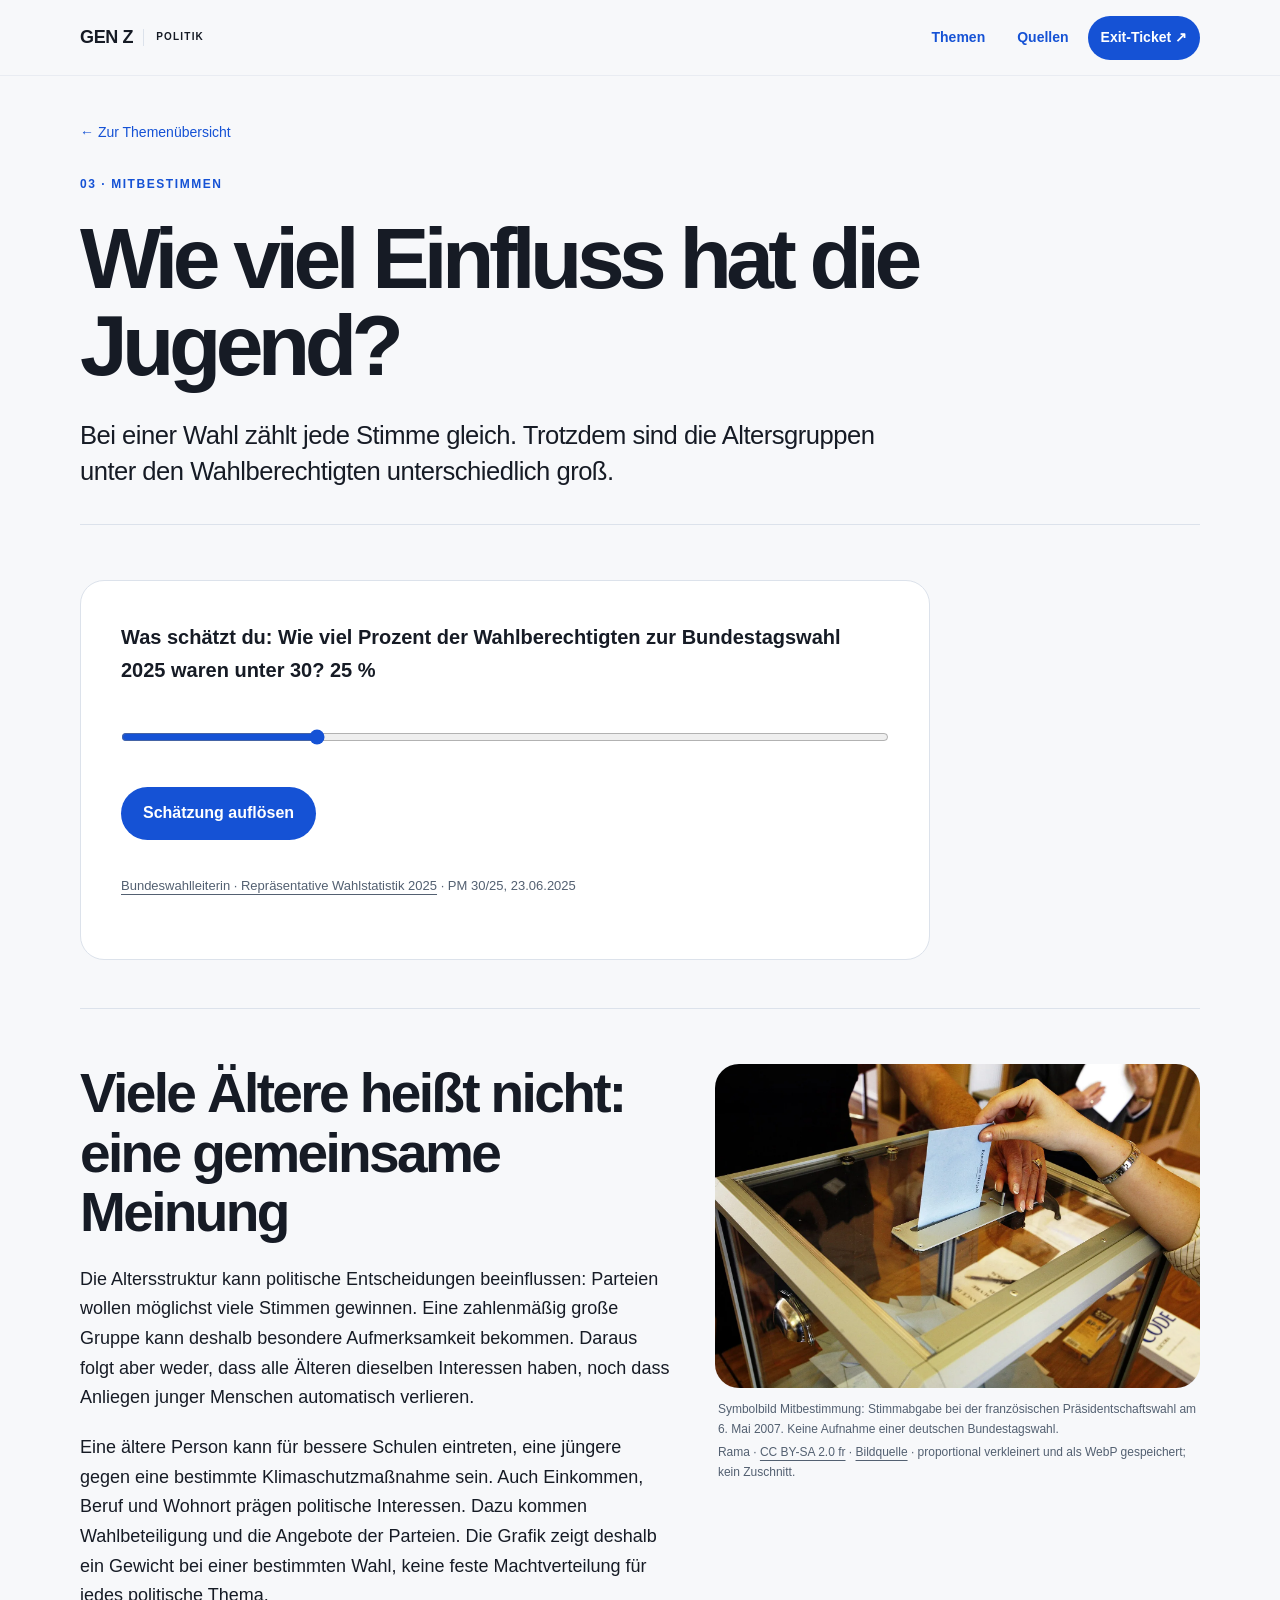
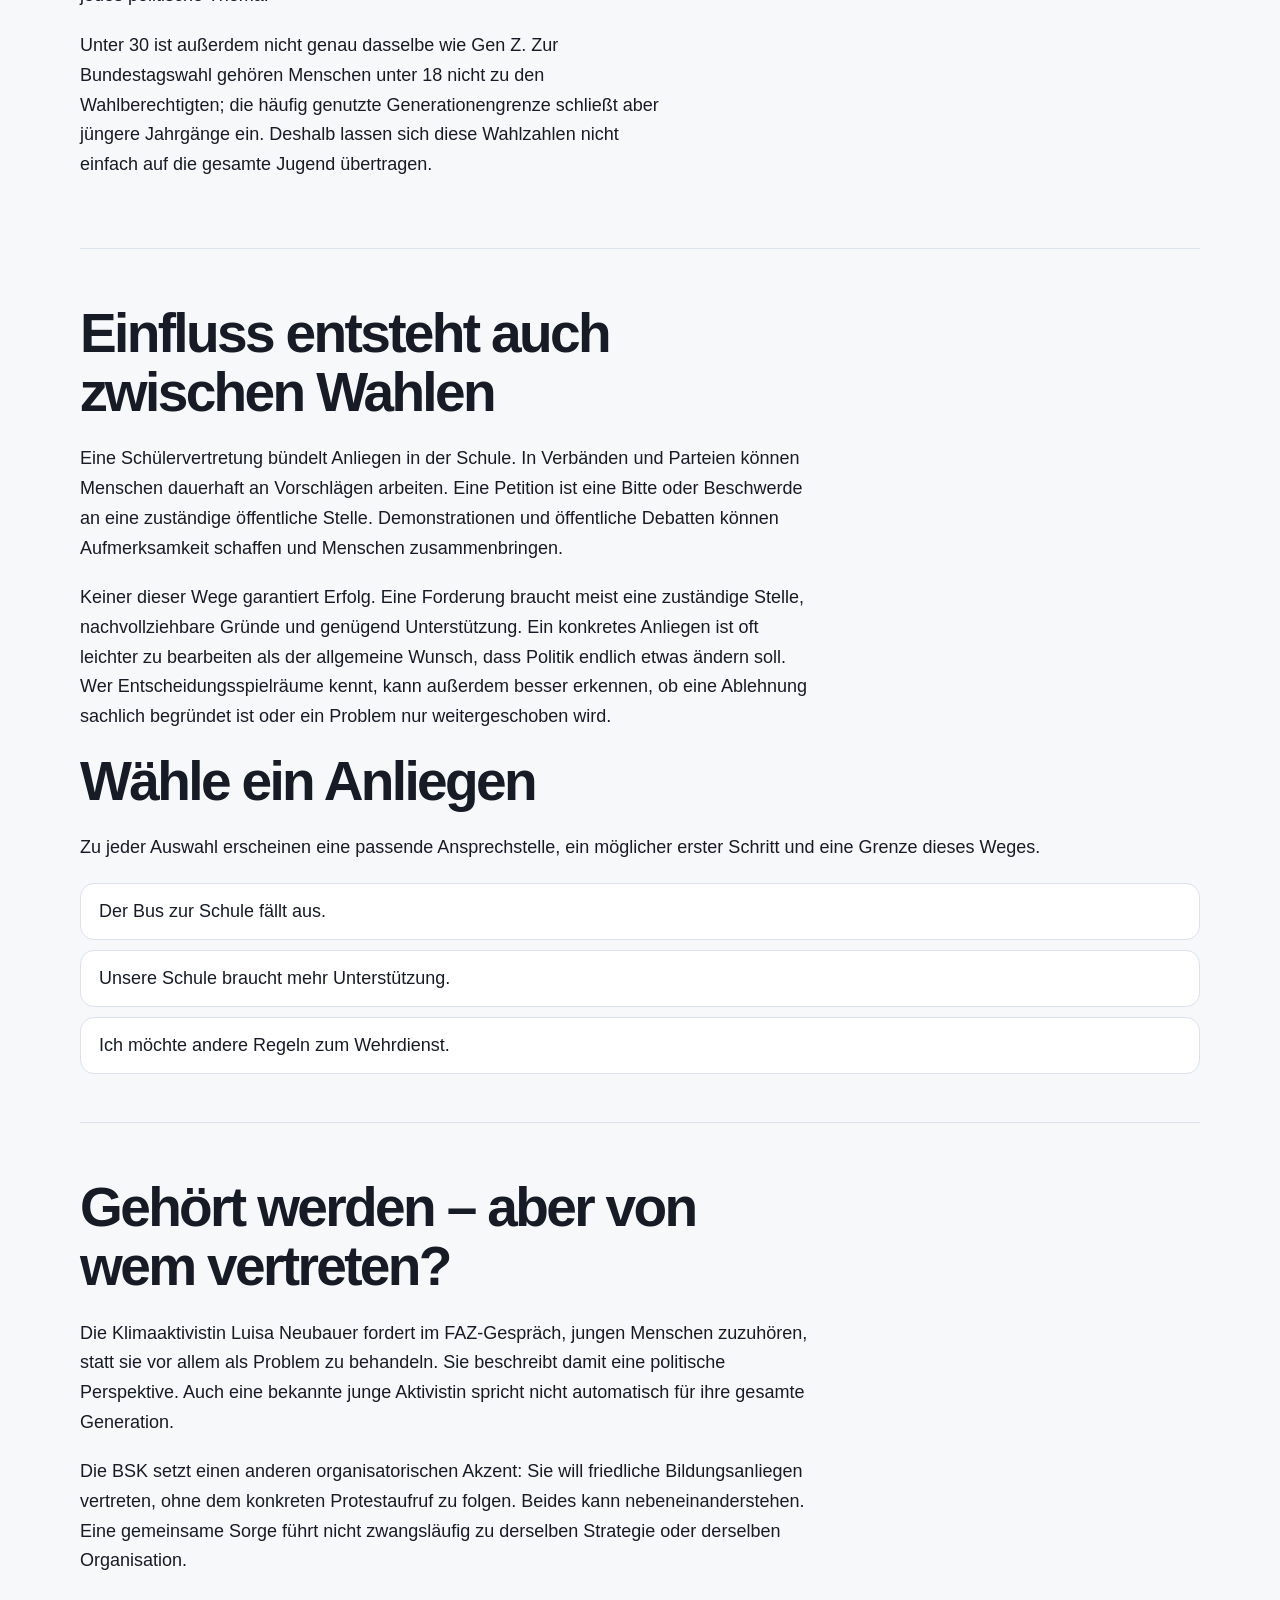
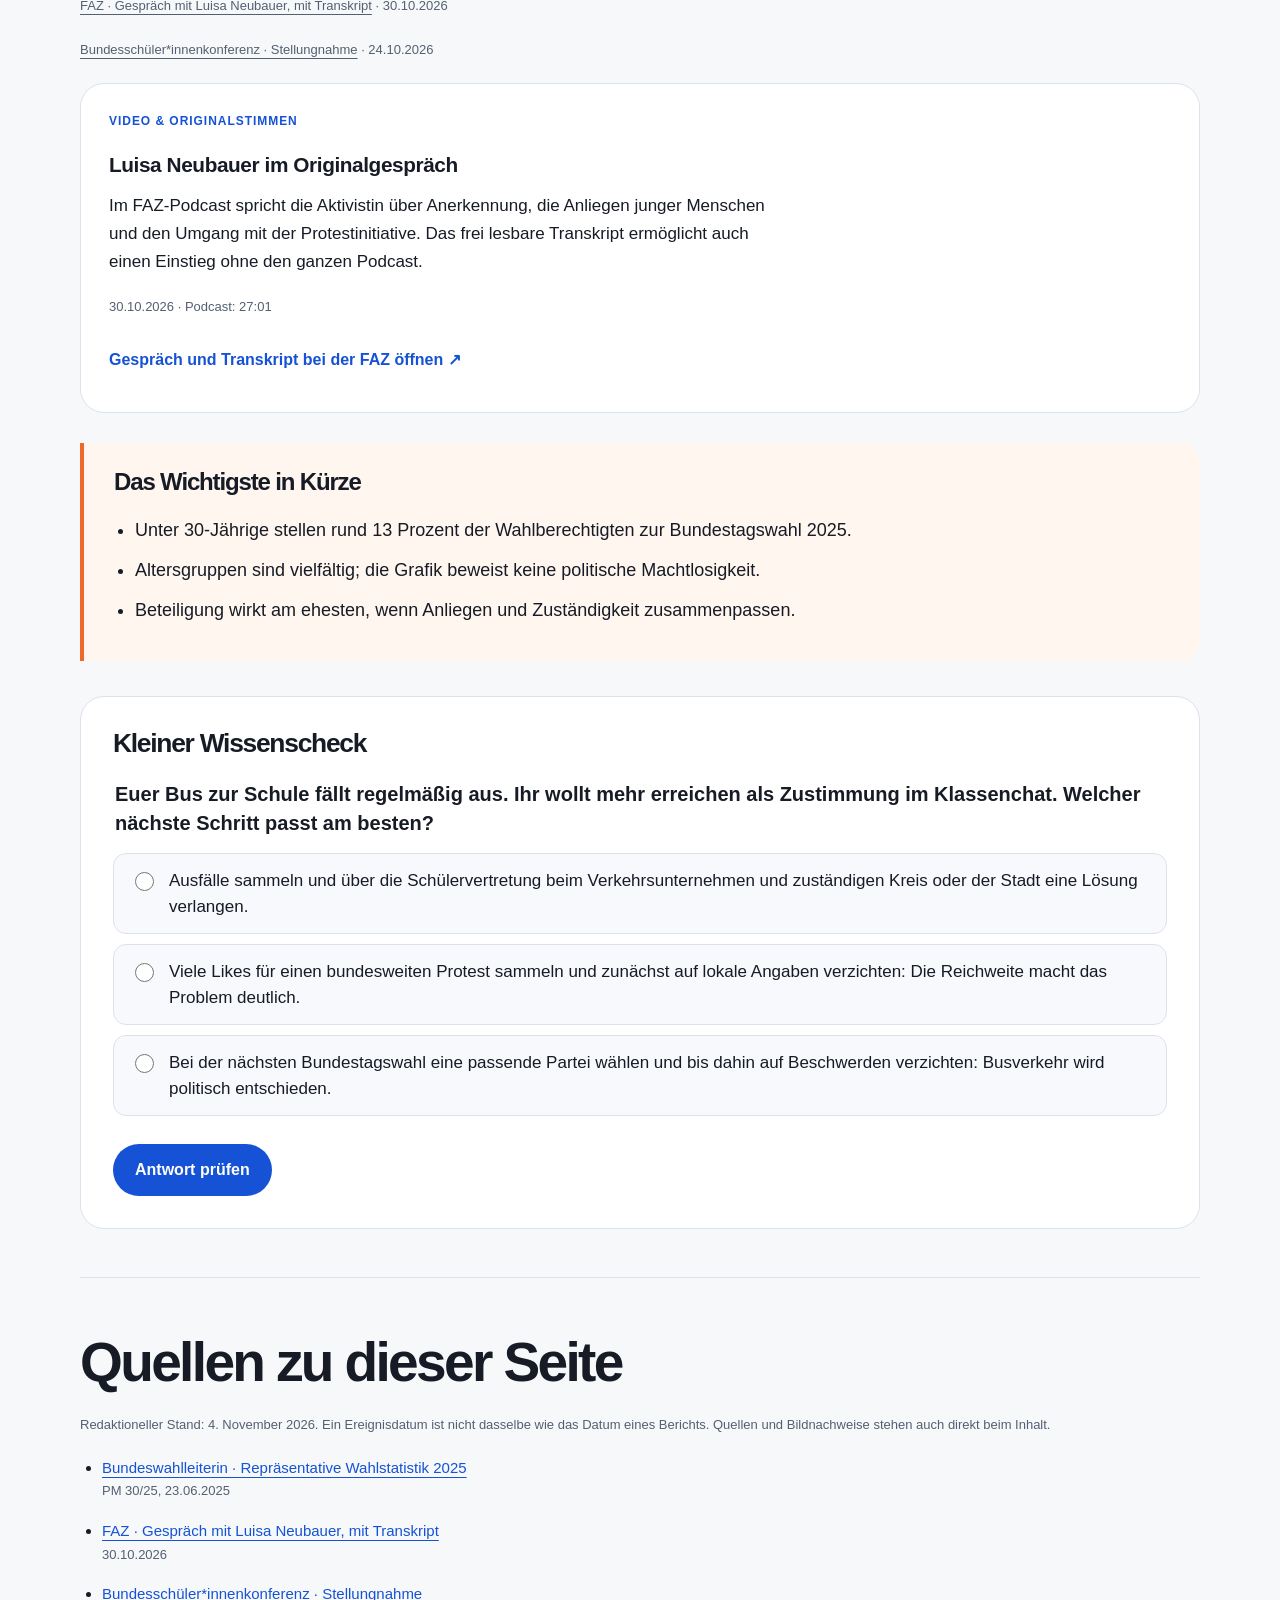
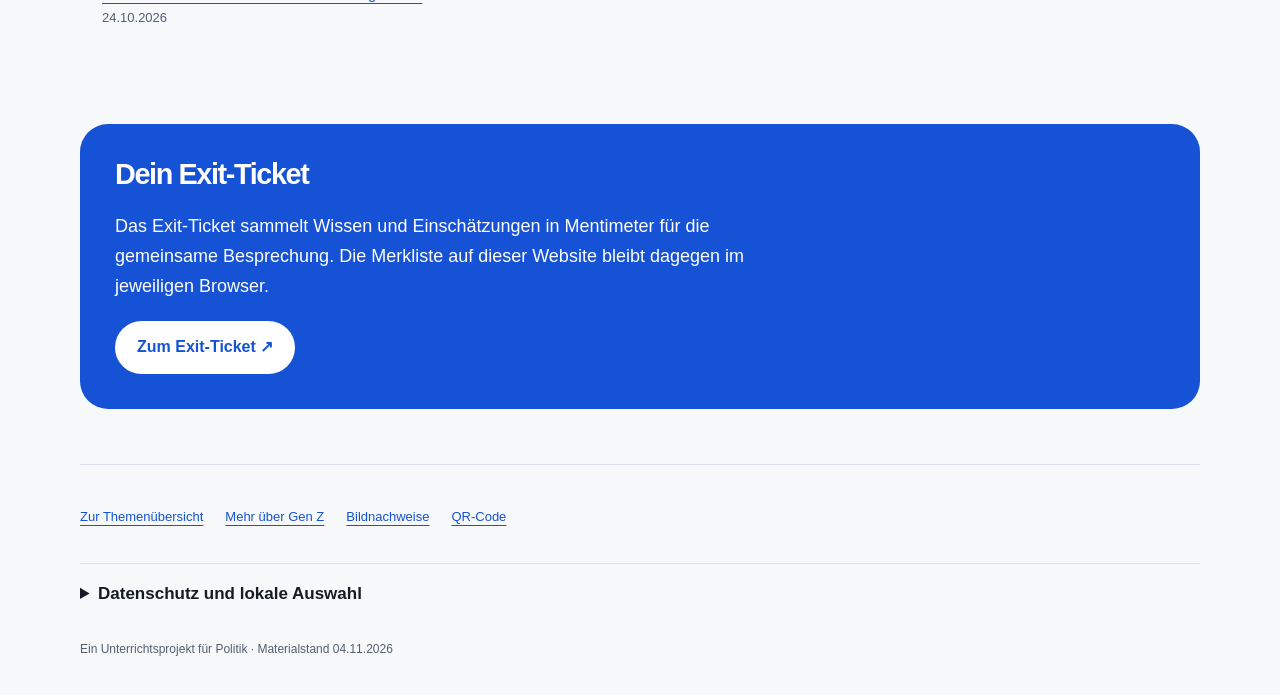
==== einfluss.html @ 3c952af9 "V3: Themenseiten, Fotos und alltagsnahe Wissenschecks Sieben direkt erreichbare Seiten mit recherchi" ====
<!doctype html><html lang="de"><head><meta charset="utf-8"><meta name="viewport" content="width=device-width, initial-scale=1"><meta name="description" content="Wie viel Einfluss hat die Jugend? – Hintergründe, Stimmen und interaktive Beispiele zu den Gen-Z-Protesten."><title>Wie viel Einfluss hat die Jugend? · Gen Z</title><link rel="stylesheet" href="styles.css"><script defer src="config.js"></script><script defer src="app.js"></script></head><body><a class="skip" href="#inhalt">Zum Inhalt</a><div class="topbar"><a class="wordmark" href="index.html#start" aria-label="Zur Startseite">GEN Z <span>POLITIK</span></a><nav aria-label="Hauptnavigation"><a href="index.html#themen">Themen</a><a href="#quellen">Quellen</a><a class="exit-link" href="https://form.menti.com/s/al8bbbb5jk79" target="_blank" rel="noopener noreferrer">Exit-Ticket ↗</a></nav></div><main class="wrap" id="inhalt"><header class="page-head"><a class="crumb" href="index.html#themen">← Zur Themenübersicht</a><p class="eyebrow">03 · Mitbestimmen</p><h1>Wie viel Einfluss hat die Jugend?</h1><p class="lead">Bei einer Wahl zählt jede Stimme gleich. Trotzdem sind die Altersgruppen unter den Wahlberechtigten unterschiedlich groß.</p></header><section class="section "><div class="data-panel"><label for="estimate">Was schätzt du: Wie viel Prozent der Wahlberechtigten zur Bundestagswahl 2025 waren unter 30? <output id="estimate-value">25</output> %</label><input id="estimate" type="range" min="0" max="100" value="25"><button id="reveal" type="button" class="primary" aria-expanded="false" aria-controls="chart">Schätzung auflösen</button><div id="chart" hidden><h2>Die Verteilung der Wahlberechtigten 2025</h2><div class="bars"><div class="bar-row"><span>Unter 30</span><div class="track"><i style="--bar:13%"></i></div><strong>13,0 %</strong></div><div class="bar-row"><span>30–59</span><div class="track"><i style="--bar:44.4%"></i></div><strong>44,4 %</strong></div><div class="bar-row"><span>Ab 60</span><div class="track"><i style="--bar:42.6%"></i></div><strong>42,6 %</strong></div></div><p id="estimate-feedback" role="status"></p><p class="small">Ausgewertete repräsentative Wahlstatistik zur Bundestagswahl vom 23.02.2025. Repräsentativ bedeutet hier: Die ausgewählten Wahlbezirke sollen die gesamte Wählerschaft passend abbilden. Unter 30: rechnerischer Rest aus den gerundeten Anteilen 44,4 und 42,6 Prozent. Gemeint sind Wahlberechtigte, nicht tatsächliche Stimmen oder die gesamte Bevölkerung.</p></div><p class="source"><a href="https://www.bundeswahlleiterin.de/info/presse/mitteilungen/bundestagswahl-2025/30_25_ergebnisse-rws.html" target="_blank" rel="noopener noreferrer" class="">Bundeswahlleiterin · Repräsentative Wahlstatistik 2025</a> · PM 30/25, 23.06.2025</p></div></section><section class="section "><div class="story-grid"><div><h2>Viele Ältere heißt nicht: eine gemeinsame Meinung</h2><p>Die Altersstruktur kann politische Entscheidungen beeinflussen: Parteien wollen möglichst viele Stimmen gewinnen. Eine zahlenmäßig große Gruppe kann deshalb besondere Aufmerksamkeit bekommen. Daraus folgt aber weder, dass alle Älteren dieselben Interessen haben, noch dass Anliegen junger Menschen automatisch verlieren.</p><p>Eine ältere Person kann für bessere Schulen eintreten, eine jüngere gegen eine bestimmte Klimaschutzmaßnahme sein. Auch Einkommen, Beruf und Wohnort prägen politische Interessen. Dazu kommen Wahlbeteiligung und die Angebote der Parteien. Die Grafik zeigt deshalb ein Gewicht bei einer bestimmten Wahl, keine feste Machtverteilung für jedes politische Thema.</p><p>Unter 30 ist außerdem nicht genau dasselbe wie Gen Z. Zur Bundestagswahl gehören Menschen unter 18 nicht zu den Wahlberechtigten; die häufig genutzte Generationengrenze schließt aber jüngere Jahrgänge ein. Deshalb lassen sich diese Wahlzahlen nicht einfach auf die gesamte Jugend übertragen.</p></div><figure class="photo"><img src="mitbestimmung-wahlurne.webp" width="1600" height="1067" alt="Eine Hand wirft einen Umschlag in eine transparente Wahlurne." loading="lazy" decoding="async"><figcaption>Symbolbild Mitbestimmung: Stimmabgabe bei der französischen Präsidentschaftswahl am 6. Mai 2007. Keine Aufnahme einer deutschen Bundestagswahl.<span class="credit">Rama · <a href="https://creativecommons.org/licenses/by-sa/2.0/fr/deed.en" target="_blank" rel="noopener noreferrer" class="">CC BY-SA 2.0 fr</a> · <a href="https://commons.wikimedia.org/wiki/File:Election_MG_3455.JPG" target="_blank" rel="noopener noreferrer" class="">Bildquelle</a> · proportional verkleinert und als WebP gespeichert; kein Zuschnitt.</span></figcaption></figure></div></section><section class="section "><div class="reading"><h2>Einfluss entsteht auch zwischen Wahlen</h2><p>Eine Schülervertretung bündelt Anliegen in der Schule. In Verbänden und Parteien können Menschen dauerhaft an Vorschlägen arbeiten. Eine Petition ist eine Bitte oder Beschwerde an eine zuständige öffentliche Stelle. Demonstrationen und öffentliche Debatten können Aufmerksamkeit schaffen und Menschen zusammenbringen.</p><p>Keiner dieser Wege garantiert Erfolg. Eine Forderung braucht meist eine zuständige Stelle, nachvollziehbare Gründe und genügend Unterstützung. Ein konkretes Anliegen ist oft leichter zu bearbeiten als der allgemeine Wunsch, dass Politik endlich etwas ändern soll. Wer Entscheidungsspielräume kennt, kann außerdem besser erkennen, ob eine Ablehnung sachlich begründet ist oder ein Problem nur weitergeschoben wird.</p></div><h2>Wähle ein Anliegen</h2><p>Zu jeder Auswahl erscheinen eine passende Ansprechstelle, ein möglicher erster Schritt und eine Grenze dieses Weges.</p><div class="concern-buttons"><button type="button" data-route="bus" aria-pressed="false">Der Bus zur Schule fällt aus.</button><button type="button" data-route="school" aria-pressed="false">Unsere Schule braucht mehr Unterstützung.</button><button type="button" data-route="service" aria-pressed="false">Ich möchte andere Regeln zum Wehrdienst.</button></div><div id="route-result" class="route" role="status" hidden></div></section><section class="section "><div class="reading"><h2>Gehört werden – aber von wem vertreten?</h2><p>Die Klimaaktivistin Luisa Neubauer fordert im FAZ-Gespräch, jungen Menschen zuzuhören, statt sie vor allem als Problem zu behandeln. Sie beschreibt damit eine politische Perspektive. Auch eine bekannte junge Aktivistin spricht nicht automatisch für ihre gesamte Generation.</p><p>Die BSK setzt einen anderen organisatorischen Akzent: Sie will friedliche Bildungsanliegen vertreten, ohne dem konkreten Protestaufruf zu folgen. Beides kann nebeneinanderstehen. Eine gemeinsame Sorge führt nicht zwangsläufig zu derselben Strategie oder derselben Organisation.</p></div><p class="source"><a href="https://podcastfuerdeutschland.podigee.io/2096-luisa-neubauer-zu-gen-z-regelt-junge-menschen-werden-behandelt-wie-ausserirdische" target="_blank" rel="noopener noreferrer" class="">FAZ · Gespräch mit Luisa Neubauer, mit Transkript</a> · 30.10.2026</p><p class="source"><a href="https://bsk-bund.de/distanzierung-von-den-proteste-am-31-10-2026/" target="_blank" rel="noopener noreferrer" class="">Bundesschüler*innenkonferenz · Stellungnahme</a> · 24.10.2026</p><article class="media-card"><p class="tag">Video & Originalstimmen</p><h3>Luisa Neubauer im Originalgespräch</h3><p>Im FAZ-Podcast spricht die Aktivistin über Anerkennung, die Anliegen junger Menschen und den Umgang mit der Protestinitiative. Das frei lesbare Transkript ermöglicht auch einen Einstieg ohne den ganzen Podcast.</p><p class=media-meta>30.10.2026 · Podcast: 27:01</p><a href="https://podcastfuerdeutschland.podigee.io/2096-luisa-neubauer-zu-gen-z-regelt-junge-menschen-werden-behandelt-wie-ausserirdische" target="_blank" rel="noopener noreferrer" class="media-link">Gespräch und Transkript bei der FAZ öffnen ↗</a></article><aside class="summary-box"><h2>Das Wichtigste in Kürze</h2><ul><li>Unter 30-Jährige stellen rund 13 Prozent der Wahlberechtigten zur Bundestagswahl 2025.</li><li>Altersgruppen sind vielfältig; die Grafik beweist keine politische Machtlosigkeit.</li><li>Beteiligung wirkt am ehesten, wenn Anliegen und Zuständigkeit zusammenpassen.</li></ul></aside><form class="check panel" data-feedback="[&quot;Das verbindet ein überprüfbares Problem mit den zuständigen Stellen. Zusätzliche Fahrten brauchen trotzdem Personal, Fahrzeuge und Geld.&quot;, &quot;Öffentliche Aufmerksamkeit kann helfen. Ohne Angaben zu Linie, Zeiten und Ausfällen ist eine konkrete Lösung vor Ort jedoch schwerer durchzusetzen.&quot;, &quot;Wahlen sind ein Einflussweg. Für einen örtlichen Fahrplan sind aber andere Stellen direkt zuständig; eine Beschwerde ist auch zwischen Wahlen möglich.&quot;]"><h2>Kleiner Wissenscheck</h2><fieldset><legend>Euer Bus zur Schule fällt regelmäßig aus. Ihr wollt mehr erreichen als Zustimmung im Klassenchat. Welcher nächste Schritt passt am besten?</legend><div class="answers"><label class="answer"><input type="radio" name="einfluss" value="0"><span>Ausfälle sammeln und über die Schülervertretung beim Verkehrsunternehmen und zuständigen Kreis oder der Stadt eine Lösung verlangen.</span></label><label class="answer"><input type="radio" name="einfluss" value="1"><span>Viele Likes für einen bundesweiten Protest sammeln und zunächst auf lokale Angaben verzichten: Die Reichweite macht das Problem deutlich.</span></label><label class="answer"><input type="radio" name="einfluss" value="2"><span>Bei der nächsten Bundestagswahl eine passende Partei wählen und bis dahin auf Beschwerden verzichten: Busverkehr wird politisch entschieden.</span></label></div></fieldset><button class="primary" type="submit">Antwort prüfen</button><p class="feedback" role="status" tabindex="-1" hidden></p></form></section><section class="section " id=quellen><h2>Quellen zu dieser Seite</h2><p class="small">Redaktioneller Stand: 4. November 2026. Ein Ereignisdatum ist nicht dasselbe wie das Datum eines Berichts. Quellen und Bildnachweise stehen auch direkt beim Inhalt.</p><ul class="source-list"><li><a href="https://www.bundeswahlleiterin.de/info/presse/mitteilungen/bundestagswahl-2025/30_25_ergebnisse-rws.html" target="_blank" rel="noopener noreferrer" class="">Bundeswahlleiterin · Repräsentative Wahlstatistik 2025</a><span>PM 30/25, 23.06.2025</span></li><li><a href="https://podcastfuerdeutschland.podigee.io/2096-luisa-neubauer-zu-gen-z-regelt-junge-menschen-werden-behandelt-wie-ausserirdische" target="_blank" rel="noopener noreferrer" class="">FAZ · Gespräch mit Luisa Neubauer, mit Transkript</a><span>30.10.2026</span></li><li><a href="https://bsk-bund.de/distanzierung-von-den-proteste-am-31-10-2026/" target="_blank" rel="noopener noreferrer" class="">Bundesschüler*innenkonferenz · Stellungnahme</a><span>24.10.2026</span></li></ul></section><section class="exit-band"><h2>Dein Exit-Ticket</h2><p>Das Exit-Ticket sammelt Wissen und Einschätzungen in Mentimeter für die gemeinsame Besprechung. Die Merkliste auf dieser Website bleibt dagegen im jeweiligen Browser.</p><a class="primary menti-link" href="https://form.menti.com/s/al8bbbb5jk79" target="_blank" rel="noopener noreferrer">Zum Exit-Ticket ↗</a></section><footer class="page-footer"><nav aria-label="Weitere Links"><a href="index.html#themen">Zur Themenübersicht</a><a href="gen-z.html">Mehr über Gen Z</a><a href="BILDNACHWEISE.md">Bildnachweise</a><a href="qr-website.svg">QR-Code</a></nav><details><summary>Datenschutz und lokale Auswahl</summary><div><p>Diese Website verwendet keine Analyse- oder Werbeskripte und keine externen Schriftanbieter. Merkliste und Einschätzung werden nur im Browser gespeichert. Ohne verfügbaren Browserspeicher bleiben die Inhalte nutzbar. GitHub verarbeitet beim Abruf technisch erforderliche Verbindungsdaten. Externe Angebote werden erst nach einem Klick auf den jeweiligen Link geöffnet. Es werden keine Videoplayer automatisch geladen.</p><button type="button" class="quiet" data-clear-local>Lokale Auswahl löschen</button><p id="local-status" role="status"></p></div></details><p>Ein Unterrichtsprojekt für Politik · Materialstand 04.11.2026</p></footer></main><noscript><p class="wrap">Die Texte und Links sind ohne JavaScript nutzbar. Die Rechenbeispiele und Auswertungen benötigen JavaScript.</p></noscript></body></html>
---- styles.css ----
:root{--paper:#f7f8fa;--ink:#161b25;--muted:#536071;--blue:#1552d5;--orange:#ec682d;--line:#dce2eb;--radius:24px}*{box-sizing:border-box}html{scroll-behavior:smooth;scroll-padding-top:100px}body{margin:0;background:var(--paper);color:var(--ink);font:17px/1.65 -apple-system,BlinkMacSystemFont,"Segoe UI",sans-serif}a{color:var(--blue);text-underline-offset:4px}button,input,select{font:inherit}button,a,input,select,summary{-webkit-tap-highlight-color:transparent}button,a,select,summary{touch-action:manipulation}button{cursor:pointer}a:focus-visible,button:focus-visible,input:focus-visible,select:focus-visible,summary:focus-visible{outline:3px solid var(--orange);outline-offset:4px}h1,h2,h3,p{margin-top:0}h1{font-size:clamp(3.2rem,6.7vw,6.6rem);line-height:1.02;letter-spacing:-.065em;margin:20px 0 28px;font-weight:750}h2{font-size:clamp(2.15rem,4.3vw,4rem);line-height:1.08;letter-spacing:-.048em;margin-bottom:22px}h3{font-size:1.3rem;line-height:1.25;letter-spacing:-.02em;margin-bottom:14px}p{margin-bottom:20px}strong{font-weight:650}.wrap{max-width:1200px;padding:0 40px;margin:auto}.topbar{z-index:10;position:sticky;top:0;background:#f7f8faed;backdrop-filter:blur(12px);border-bottom:1px solid #dce2eb8c;padding:12px max(24px,calc((100vw - 1120px)/2));display:flex;align-items:center;justify-content:space-between;gap:16px;min-height:76px;padding-top:max(12px,env(safe-area-inset-top))}.wordmark{font-size:18px;font-weight:800;letter-spacing:-.02em;text-decoration:none;color:var(--ink);white-space:nowrap}.wordmark span{font-size:10px;letter-spacing:.12em;border-left:1px solid var(--line);padding-left:12px;margin-left:10px}.topbar nav{display:flex;gap:6px;align-items:center}.topbar nav a{min-height:44px;display:flex;align-items:center;padding:7px 13px;text-decoration:none;font-size:14px;font-weight:600}.topbar .exit-link{background:var(--blue);color:white;border-radius:30px}.skip{position:absolute;top:-100px;left:12px;background:white;padding:12px;z-index:20}.skip:focus{top:10px}.hero{display:grid;grid-template-columns:1.25fr 1fr;gap:34px;padding-top:80px;padding-bottom:100px;align-items:center}.eyebrow{font-size:12px;letter-spacing:.13em;text-transform:uppercase;font-weight:750;color:var(--blue);margin-bottom:20px}.orange{color:var(--orange)}.lead{font-size:clamp(1.2rem,2.1vw,1.6rem);line-height:1.4;font-weight:500;letter-spacing:-.02em}.intro{font-size:16px;color:var(--muted);max-width:500px}.primary{border:0;background:var(--blue);color:white;text-decoration:none;display:inline-flex;align-items:center;justify-content:center;gap:30px;padding:13px 22px;border-radius:30px;min-height:48px;font-weight:600;font-size:16px}.art{position:relative;height:440px;isolation:isolate}.placard{position:absolute;border-radius:18px;box-shadow:0 22px 45px #1e3e6a1a;font-weight:800;font-size:36px;line-height:1.1;letter-spacing:-.04em;padding:28px;z-index:1}.placard:after{content:"";position:absolute;left:calc(50% - 6px);top:100%;height:100px;width:12px;background:#c4cad3;z-index:-1}.p1{background:var(--blue);color:white;width:230px;left:4%;top:35px;transform:rotate(-10deg)}.p1 span{display:block;font-size:80px;line-height:.8}.p2{background:#ffdfcb;color:#94340c;right:0;top:165px;transform:rotate(11deg);width:175px;font-size:32px}.p3{background:white;border:1px solid #dde3ed;bottom:30px;left:2%;font-size:29px;transform:rotate(-3deg);padding:22px}.p3:after{height:50px}.art-caption{position:absolute;bottom:-25px;font-size:11px;color:var(--muted);width:100%;text-align:center}.wave{position:absolute;width:300px;height:300px;left:20%;top:50px;border:1px solid #c6d5f3;border-radius:50%;z-index:-2}.w2{width:360px;height:360px;left:13%;top:20px}.section-head{max-width:760px;margin-bottom:40px}.deck{font-size:21px;line-height:1.5;letter-spacing:-.02em;color:var(--muted);max-width:700px}.overview{padding-bottom:100px}.topic-nav{display:grid;grid-template-columns:repeat(6,1fr);gap:14px}.topic-nav a{grid-column:span 2;background:white;border:1px solid var(--line);border-radius:20px;padding:24px;min-height:165px;position:relative;text-decoration:none;color:var(--ink);transition:transform .2s,box-shadow .2s}.topic-nav a:nth-child(n+4){grid-column:span 3}.topic-nav a:hover{transform:translateY(-3px);box-shadow:0 10px 25px #1a3b5e0a}.topic-nav span{display:block;color:var(--blue);font-size:12px;font-weight:650;margin-bottom:15px}.topic-nav strong{display:block;font-size:23px;line-height:1.2;letter-spacing:-.03em;max-width:250px}.topic-nav b{position:absolute;right:22px;bottom:18px;color:var(--blue)}.chapter{padding-top:90px;padding-bottom:70px;border-top:1px solid var(--line)}.two{display:grid;grid-template-columns:1fr 1fr;gap:64px}.two p{max-width:65ch}.prose{margin:34px 0}.source{font-size:12px;line-height:1.5;color:var(--muted);margin:12px 0 24px}.source a{color:var(--muted)}details{border-top:1px solid var(--line);margin-top:24px}summary{cursor:pointer;font-size:15px;font-weight:650;padding:16px 0;min-height:52px}details p{font-size:15px;margin:4px 0 20px;color:#3d4859}details[open] p{animation:appear .2s ease-out}.timeline{list-style:none;padding:0;margin:0}.timeline li{padding:0 0 25px 26px;border-left:2px solid #d2def4;position:relative}.timeline li:before{content:"";position:absolute;left:-6px;top:8px;width:10px;height:10px;background:var(--blue);border-radius:50%;box-shadow:0 0 0 5px var(--paper)}.timeline time{font-size:12px;font-weight:650;color:var(--blue);display:block;margin-bottom:12px}.timeline p{font-size:15px}.back{font-size:14px;display:inline-flex;align-items:center;min-height:48px;text-decoration:none;margin-top:30px;font-weight:600}.tinted{background:#edf1f7}.tinted .chapter{border-top:0}.cards{display:grid;grid-template-columns:repeat(3,1fr);gap:18px}.card{padding:28px;border-radius:var(--radius);background:white;border:1px solid var(--line);display:flex;flex-direction:column;align-items:flex-start;min-width:0}.card p{font-size:15px}.card .source{font-size:11px}.card details{width:100%;margin-top:auto}.card-number{font-size:12px;color:var(--blue);margin-bottom:20px;font-weight:700}.choose,.quiet,.case-options button{min-height:46px;border:1px solid #c5d0e1;border-radius:24px;padding:10px 17px;background:white;color:var(--blue);font-size:14px}.choose{margin-top:18px;width:100%}.choose[aria-pressed=true]{background:#e8efff;border-color:var(--blue)}.quiet{margin-top:26px;background:transparent}.status{font-size:14px;font-weight:650;color:var(--blue)}.small{font-size:13px;line-height:1.6;color:var(--muted)}.data-panel{padding:40px;border:1px solid var(--line);border-radius:var(--radius);background:white;max-width:850px}.data-panel label{font-size:20px;font-weight:650;display:block}.data-panel input{display:block;width:100%;margin:28px 0;accent-color:var(--blue);height:44px}.data-panel .primary{margin-bottom:24px}#chart{padding-top:20px}.bar-row{display:grid;grid-template-columns:85px 1fr 65px;gap:12px;align-items:center;margin:22px 0;font-size:14px}.track{height:22px;background:#eff2f7;border-radius:7px;overflow:hidden}.track i{display:block;width:var(--bar);height:100%;background:var(--blue);border-radius:7px;animation:barIn .7s ease-out}.bar-row:nth-of-type(2) .track i{background:#7795d7}.bar-row:nth-of-type(3) .track i{background:#233f7c}.exercise-title{margin-top:48px}.case-options{display:grid;gap:9px;width:100%;margin:14px 0}.case-options button{text-align:left;border-radius:12px;color:var(--ink);line-height:1.4}.case-options button[aria-pressed=true]{background:#e8efff;border-color:var(--blue)}.feedback{background:#f0f4fb;border-radius:12px;padding:16px;font-size:14px!important;margin:12px 0 0}.perspectives{display:grid;gap:18px}.perspective{background:white;border:1px solid var(--line);border-radius:var(--radius);padding:32px;display:grid;grid-template-columns:1.5fr 1fr;gap:40px}.perspective .tag{font-size:11px;color:var(--blue);font-weight:700;letter-spacing:.06em;text-transform:uppercase}.perspective p{font-size:15px}.perspective blockquote{border-left:3px solid var(--orange);margin:20px 0;padding-left:18px;font-weight:600;font-size:17px;line-height:1.5}.ratings{border-left:1px solid var(--line);padding-left:30px;align-self:center}.ratings label{display:block;margin:15px 0 8px;font-size:13px;font-weight:600}.ratings select{width:100%;min-height:48px;border:1px solid #bbc8dc;background:white;color:var(--ink);border-radius:10px;padding:10px;font-size:14px}.exit-section{background:var(--blue);color:white;border-radius:32px;padding:55px;max-width:1120px;margin:40px auto 90px}.exit-section h2{max-width:650px}.exit-section p{max-width:720px}.exit-section .eyebrow{color:#cbdcff}.exit-section .primary{background:white;color:var(--blue)}.sources{padding-top:55px}.sources h2{font-size:2.2rem}.source-index{display:grid;grid-template-columns:1fr 1fr;gap:0 35px;padding:0;list-style:none}.source-index li{font-size:13px;border-top:1px solid var(--line);padding:15px 0;overflow-wrap:anywhere}.source-index a{font-weight:600}.source-index span{display:block;color:var(--muted);font-size:12px;margin-top:3px}footer{display:flex;justify-content:space-between;gap:20px;padding-top:30px!important;padding-bottom:35px!important;border-top:1px solid var(--line);font-size:12px}footer a{min-height:44px;display:inline-flex;align-items:center}footer span{align-self:center;letter-spacing:.1em}@keyframes appear{from{opacity:.6;transform:translateY(3px)}to{opacity:1;transform:none}}@keyframes barIn{from{width:0}to{width:var(--bar)}}@media(min-width:850px){.p1{animation:placardIn 1.1s ease-out}@keyframes placardIn{from{transform:translateY(14px) rotate(-13deg);opacity:.6}to{transform:rotate(-10deg);opacity:1}}}@media(max-width:1000px){.hero{grid-template-columns:1.2fr 1fr;gap:10px}.art{transform:scale(.85);transform-origin:center}.cards{grid-template-columns:repeat(2,1fr)}.two{gap:35px}.perspective{gap:26px}.wrap{padding-left:30px;padding-right:30px}}@media(max-width:700px){body{font-size:16px}.wrap{padding-left:22px;padding-right:22px}.topbar{padding-left:16px;padding-right:12px;min-height:66px;gap:5px}.wordmark{font-size:16px}.wordmark span{display:none}.topbar nav a{padding:7px 9px;font-size:12px}.hero{display:block;padding-top:48px;padding-bottom:55px}.hero h1{font-size:clamp(3.1rem,12vw,5.2rem)}.hero .intro{font-size:15px}.art{height:300px;max-width:380px;margin:20px auto 0;transform:scale(.83);transform-origin:center}.p1{top:0;left:5%;width:215px;font-size:32px}.p2{top:105px;right:-3%}.p3{bottom:0}.art-caption{bottom:-45px}.wave{width:240px;height:240px;top:20px}.w2{width:300px;height:300px;top:-10px}.overview{padding-bottom:60px}.section-head{margin-bottom:28px}.topic-nav{display:block}.topic-nav a,.topic-nav a:nth-child(n+4){display:block;min-height:112px;margin-bottom:12px;padding:20px}.topic-nav span{margin-bottom:9px}.topic-nav strong{font-size:20px;max-width:85%}.chapter{padding-top:58px;padding-bottom:42px}.two,.cards{grid-template-columns:1fr;gap:24px}.two .timeline{margin-top:5px}.deck{font-size:19px}.card{padding:25px}.card h3{font-size:1.4rem}.data-panel{padding:25px 20px}.bar-row{grid-template-columns:70px 1fr 58px;gap:8px;font-size:12px}.perspective{grid-template-columns:1fr;padding:25px;gap:12px}.ratings{padding-left:0;border-left:0;border-top:1px solid var(--line);padding-top:8px}.exit-section{margin:20px 14px 55px;padding:35px 24px}.source-index{grid-template-columns:1fr}.sources h2{font-size:1.9rem}footer{padding-bottom:calc(25px + env(safe-area-inset-bottom))!important}html{scroll-padding-top:85px}}@media(prefers-reduced-motion:reduce){html{scroll-behavior:auto}*,*:before,*:after{animation:none!important;transition:none!important}}
:root .art{overflow:clip}
:root .art-caption{bottom:0}
:root .wordmark{min-height:44px;display:flex;align-items:center}
/* Themenausgabe V3: eigene Unterseiten, Bilder und zugängliche Interaktionen. */
h1,h2,h3{overflow-wrap:anywhere}.perspective h2{font-size:clamp(1.65rem,4vw,2.3rem)}
.timeline-track{align-items:flex-start}
[hidden]{display:none!important}body{font-size:18px}img{display:block;max-width:100%;height:auto}.reading{max-width:74ch}.muted{color:var(--muted)}.lead{max-width:58ch}.secondary{display:inline-flex;align-items:center;justify-content:center;min-height:48px;padding:11px 22px;border-radius:28px;border:1px solid var(--line);background:white;color:var(--blue);font-size:16px;font-weight:650;text-decoration:none;line-height:1.4}.home-hero{display:grid;grid-template-columns:1.25fr 1fr;align-items:center;gap:40px;padding-top:65px;padding-bottom:65px}.home-hero .art{height:390px}.home-hero p{max-width:56ch}.page-head{padding-top:35px;padding-bottom:35px}.crumb{font-size:14px;display:inline-flex;align-items:center;min-height:44px;margin-bottom:20px;text-decoration:none}.page-head h1{max-width:1000px}.page-head .lead{margin-bottom:0}.section{padding-top:55px;padding-bottom:48px;border-top:1px solid var(--line)}.narrow{max-width:820px}.panel{background:white;border:1px solid var(--line);border-radius:24px;padding:32px;min-width:0}.tint{background:var(--soft,#eaf0fb)}.three{display:grid;grid-template-columns:repeat(3,1fr);gap:22px}.topic-grid{display:grid;grid-template-columns:repeat(6,1fr);gap:17px}.topic-card{grid-column:span 2;border-radius:24px;border:1px solid var(--line);background:white;padding:26px;text-decoration:none;color:var(--ink);transition:transform .2s,box-shadow .2s}.topic-card:nth-child(n+4){grid-column:span 3}.topic-card:hover{transform:translateY(-3px);box-shadow:0 12px 30px #173a6210}.topic-card .eyebrow{display:block;font-size:11px}.topic-card h3{font-size:1.45rem;margin-bottom:12px}.topic-card p{font-size:16px;color:var(--muted);margin-bottom:12px}.topic-card .arrow{color:var(--blue);font-size:24px}.photo{margin:0 0 30px}.photo img{width:100%;max-height:540px;object-fit:contain;border-radius:24px;background:#e8edf4}.photo.portrait img{max-height:630px}.photo figcaption{font-size:12px;line-height:1.65;color:var(--muted);padding:12px 3px;overflow-wrap:anywhere}.photo figcaption .credit{display:block;margin-top:4px}.photo figcaption a{color:inherit}.story-grid{display:grid;grid-template-columns:1.1fr .9fr;gap:42px;align-items:start}.story-grid .photo{position:sticky;top:104px}.source{font-size:13px}summary{font-size:17px}details p{font-size:17px}details>div{padding:3px 0 10px}details[open]>div{animation:appear .2s ease-out}.quiz{padding:36px;background:white;border:1px solid var(--line);border-radius:30px}.quiz fieldset,.check fieldset{border:0;padding:0;margin:0 0 28px;min-width:0}.quiz legend,.check legend{font-size:20px;font-weight:680;line-height:1.45;margin-bottom:15px}.answers{display:grid;gap:10px}.answer{display:flex;align-items:flex-start;gap:12px;background:#f7f9fd;border:1px solid var(--line);border-radius:13px;padding:14px 16px;min-height:50px;cursor:pointer;line-height:1.5;font-size:17px}.answer:has(input:checked){background:#eaf0ff;border-color:var(--blue)}.answer input{width:19px;height:19px;flex:0 0 19px;margin-top:4px;accent-color:var(--blue)}.quiz-actions,.actions{display:flex;gap:12px;flex-wrap:wrap;align-items:center}.feedback{border-left:3px solid var(--blue);background:#edf3ff;font-size:16px!important;padding:19px;border-radius:0 12px 12px 0}.score{font-size:1.45rem;font-weight:750;margin:25px 0}.next-steps{display:grid;grid-template-columns:1fr 1fr;gap:16px;margin:24px 0}.next-steps a{display:flex;align-items:center;justify-content:space-between;background:white;border:1px solid var(--line);border-radius:18px;min-height:70px;padding:18px 22px;text-decoration:none;font-weight:650}.timeline-controls{display:flex;gap:12px;flex-wrap:wrap;margin:20px 0}.timeline-controls button{min-height:46px;padding:10px 18px;border:1px solid #bbcbe4;background:white;color:var(--blue);border-radius:25px}.timeline-controls button:disabled{opacity:.45;cursor:default}.timeline-track{display:flex;gap:18px;overflow-x:auto;scroll-snap-type:x mandatory;padding:10px 0 25px;overscroll-behavior-x:contain;scrollbar-color:#9eb4db #e7edf6}.milestone{flex:0 0 min(82vw,355px);scroll-snap-align:start;border:1px solid var(--line);border-top:4px solid var(--blue);border-radius:18px;background:white;padding:25px;min-width:0}.milestone time{font-size:13px;font-weight:750;color:var(--blue)}.milestone .place{font-size:12px;display:block;color:var(--muted);margin:4px 0 18px}.milestone p{font-size:17px}.milestone details{margin-bottom:0}.timeline-track.list-mode{display:grid;grid-template-columns:1fr 1fr;overflow:visible}.milestone summary{font-size:15px}.timeline-track:focus-visible{outline:3px solid var(--orange);outline-offset:5px}.media-card{border:1px solid var(--line);background:white;border-radius:24px;padding:28px;margin:22px 0}.media-card .tag{color:var(--blue);font-size:12px;font-weight:750;letter-spacing:.08em;text-transform:uppercase}.media-card h3{margin-bottom:14px}.media-card p{font-size:17px;max-width:70ch}.media-card .media-meta{font-size:13px;color:var(--muted)}.media-link{min-height:46px;display:inline-flex;align-items:center;font-size:16px;font-weight:650;text-decoration:none}.summary-box{border-left:4px solid var(--orange);background:#fff6ef;padding:26px 30px;border-radius:0 20px 20px 0;margin:30px 0}.summary-box h2{font-size:1.5rem}.summary-box ul{padding-left:21px;margin-bottom:0}.summary-box li{margin:10px 0}.check{margin-top:35px}.check h2{font-size:1.65rem}.budget{border-radius:24px;background:white;border:1px solid var(--line);padding:30px}.budget label{font-weight:650;display:block;margin-bottom:6px}.budget input{width:100%;min-height:48px;padding:10px 14px;border:1px solid #b9c7db;border-radius:10px;background:#fff;max-width:250px}.input-pair{display:grid;grid-template-columns:1fr 1fr;gap:22px;margin:24px 0}.budget table{width:100%;border-collapse:collapse;font-size:16px}.budget th,.budget td{padding:12px 0;border-bottom:1px solid var(--line);text-align:left}.budget td:last-child{text-align:right;white-space:nowrap}.remainder{font-size:1.7rem;font-weight:750;color:var(--blue);margin-top:24px}.remainder.negative{color:#80400b}.priority-list{display:flex;flex-wrap:wrap;gap:12px}.priority-list button{background:white;border:1px solid #bccce4;color:var(--blue);min-height:48px;border-radius:25px;padding:10px 19px;font-size:16px}.priority-list button[aria-pressed=true]{background:#e2ebff;border-color:var(--blue)}.data-panel input[type=range]{height:44px}.concern-buttons{display:grid;gap:10px}.concern-buttons button{min-height:50px;text-align:left;line-height:1.5;padding:14px 18px;border:1px solid var(--line);border-radius:14px;background:white;color:var(--ink)}.concern-buttons button[aria-pressed=true]{background:var(--soft,#eaf0fb);border-color:var(--blue)}.route{padding:25px;background:#eaf1ff;border-radius:18px;margin-top:18px}.route h3{font-size:1.25rem}.route p:last-child{margin-bottom:0}.generation-strip{display:grid;grid-template-columns:1fr 1fr 1fr;gap:7px;margin:26px 0}.generation-strip div{background:#e7edf6;padding:20px;border-radius:14px;font-size:15px}.generation-strip .active{background:var(--blue);color:white}.generation-strip strong{display:block}.fiction{border-top:3px solid var(--orange)}.scenario-buttons{display:grid;gap:12px;margin:24px 0}.scenario-buttons button{background:white;text-align:left;border:1px solid #bccce4;border-radius:16px;padding:18px;min-height:54px;line-height:1.55;color:var(--ink)}.scenario-buttons button[aria-pressed=true]{background:var(--soft,#eaf0fb);border-color:var(--blue)}dialog{border:1px solid var(--line);border-radius:26px;padding:32px;width:min(90vw,600px);color:var(--ink);box-shadow:0 20px 90px #10254b33}dialog::backdrop{background:#10203970}dialog h2{font-size:1.7rem;line-height:1.25}dialog .reveal-joke{font-size:13px;color:var(--muted);margin:6px 0 24px}.perspective{display:block;padding:32px;margin:22px 0;max-width:80ch}.perspective .tag{font-size:12px}.perspective p{font-size:18px}.perspective blockquote{font-size:19px}.opinion-select label{display:block;font-weight:650;margin-bottom:12px}.opinion-select select{width:100%;min-height:50px;background:white;border:1px solid #bdcbe0;border-radius:12px;padding:12px;font-size:17px}.headline{padding:22px;border:1px solid var(--line);border-radius:18px;background:white}.headline h3{font-size:1.35rem}.source-list{padding-left:22px}.source-list li{margin:17px 0;font-size:15px;overflow-wrap:anywhere}.source-list span{display:block;color:var(--muted);font-size:13px}.exit-band{background:var(--blue);color:white;border-radius:28px;padding:35px;margin:30px auto 55px}.exit-band p{max-width:68ch}.exit-band .primary{background:white;color:var(--blue)}.exit-band h2{font-size:1.8rem}.page-footer{display:block;margin-top:50px;border-top:1px solid var(--line);padding-top:25px;padding-bottom:calc(28px + env(safe-area-inset-bottom));font-size:13px}.page-footer nav{display:flex;gap:22px;flex-wrap:wrap}.page-footer p{margin:16px 0 0;font-size:12px;color:var(--muted)}
@media(max-width:1000px){.home-hero{gap:10px}.story-grid{gap:28px}.two{gap:28px}}@media(max-width:760px){body{font-size:17px}.wrap{padding-left:22px;padding-right:22px}.home-hero{display:block;padding-top:40px;padding-bottom:34px}.home-hero h1{font-size:clamp(2.8rem,11vw,4.2rem)}.home-hero .art{height:300px}.page-head{padding-top:20px;padding-bottom:25px}.page-head h1{font-size:clamp(2.45rem,9.5vw,3.8rem)}.page-head .lead{font-size:20px}.section{padding-top:40px;padding-bottom:32px}.two,.three,.story-grid{grid-template-columns:1fr;gap:26px}.story-grid .photo{position:static}.topic-grid{grid-template-columns:1fr}.topic-card,.topic-card:nth-child(n+4){grid-column:auto}.next-steps{grid-template-columns:1fr}.quiz,.panel,.budget{padding:24px}.quiz legend,.check legend{font-size:18px}.answer{padding:13px;font-size:16px}.photo img{border-radius:18px;max-height:430px}.photo figcaption{font-size:11px}.timeline-track.list-mode{grid-template-columns:1fr}.milestone{padding:22px}.media-card{padding:23px}.input-pair{grid-template-columns:1fr;gap:16px}.budget input{max-width:100%}.generation-strip{grid-template-columns:1fr}.generation-strip div{padding:15px}.exit-band{padding:28px 23px}.summary-box{padding:22px}.perspective{padding:24px}.perspective h3{font-size:1.4rem}.page-footer nav{gap:14px}.quiz-actions>*{flex:1 0 auto}.bar-row{grid-template-columns:75px 1fr 65px;font-size:13px;gap:8px}}@media(prefers-reduced-motion:reduce){html{scroll-behavior:auto}*,*:before,*:after{animation:none!important;transition:none!important}}
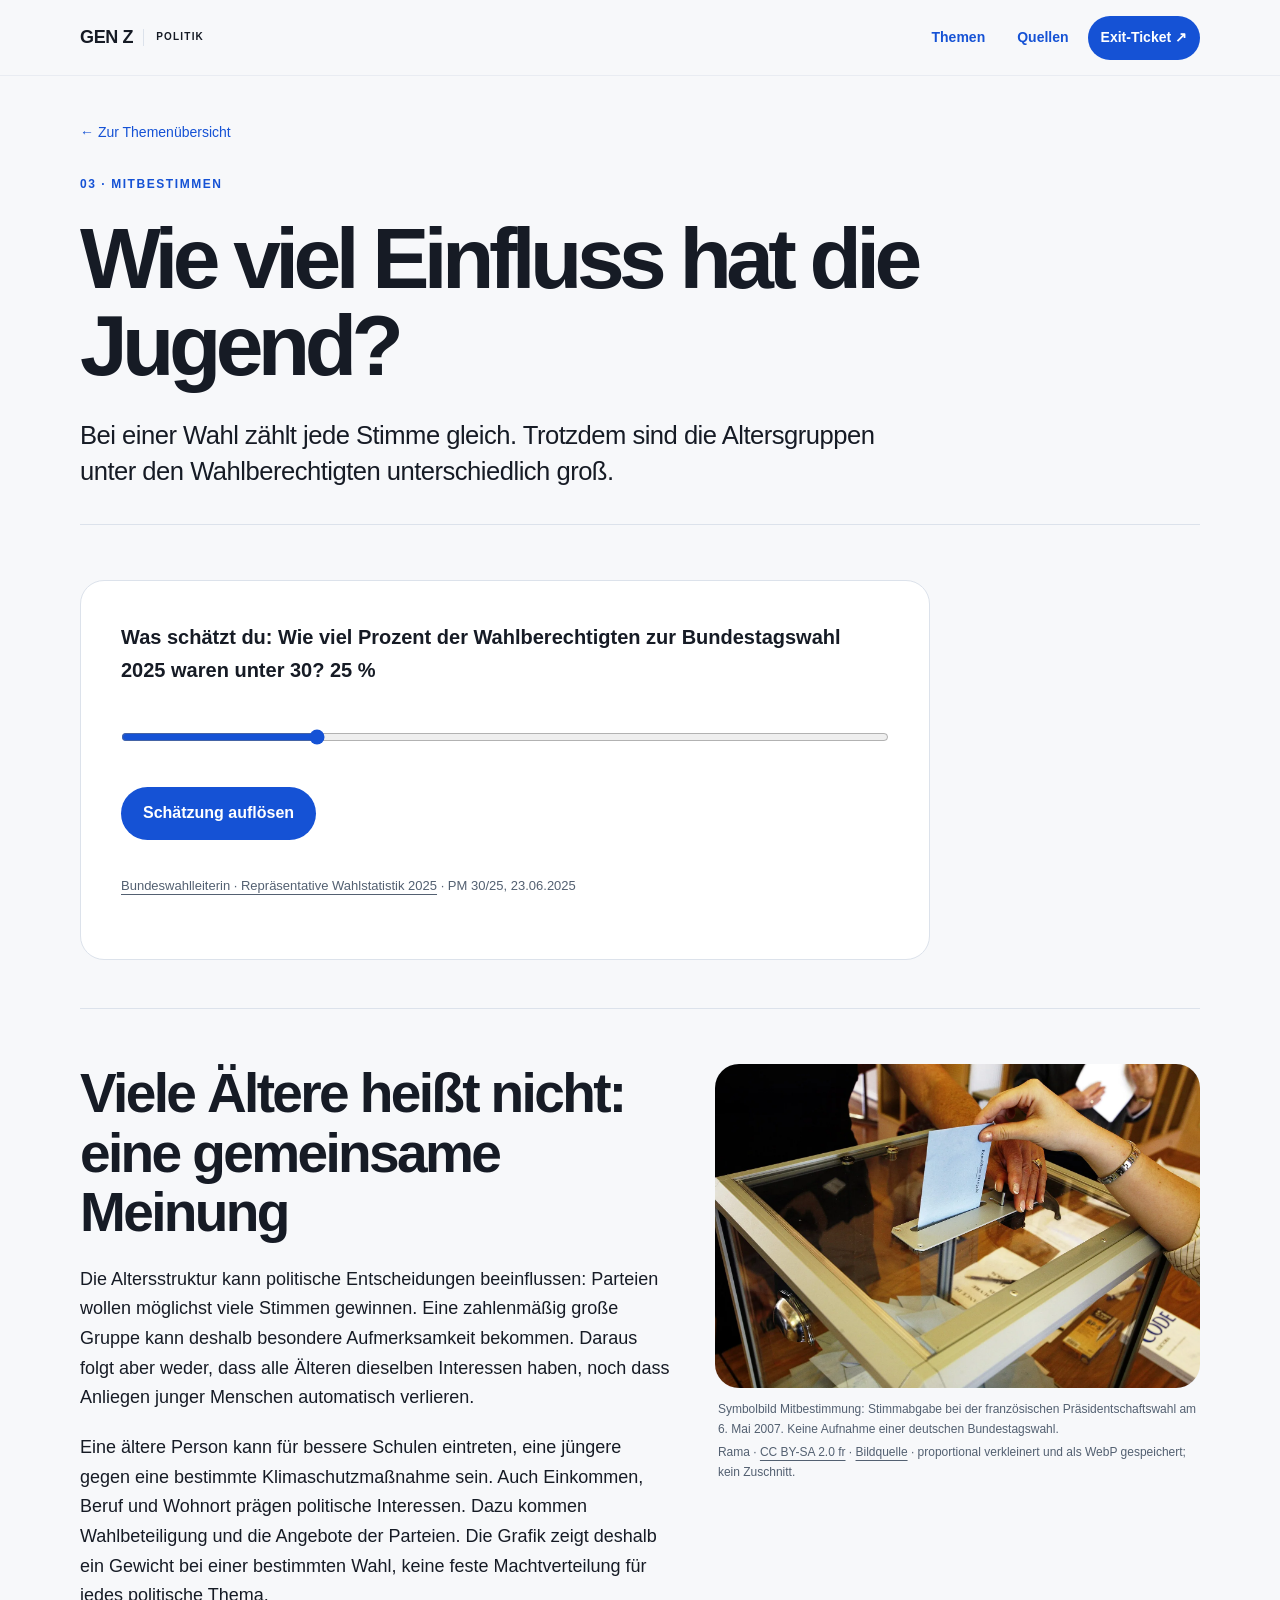
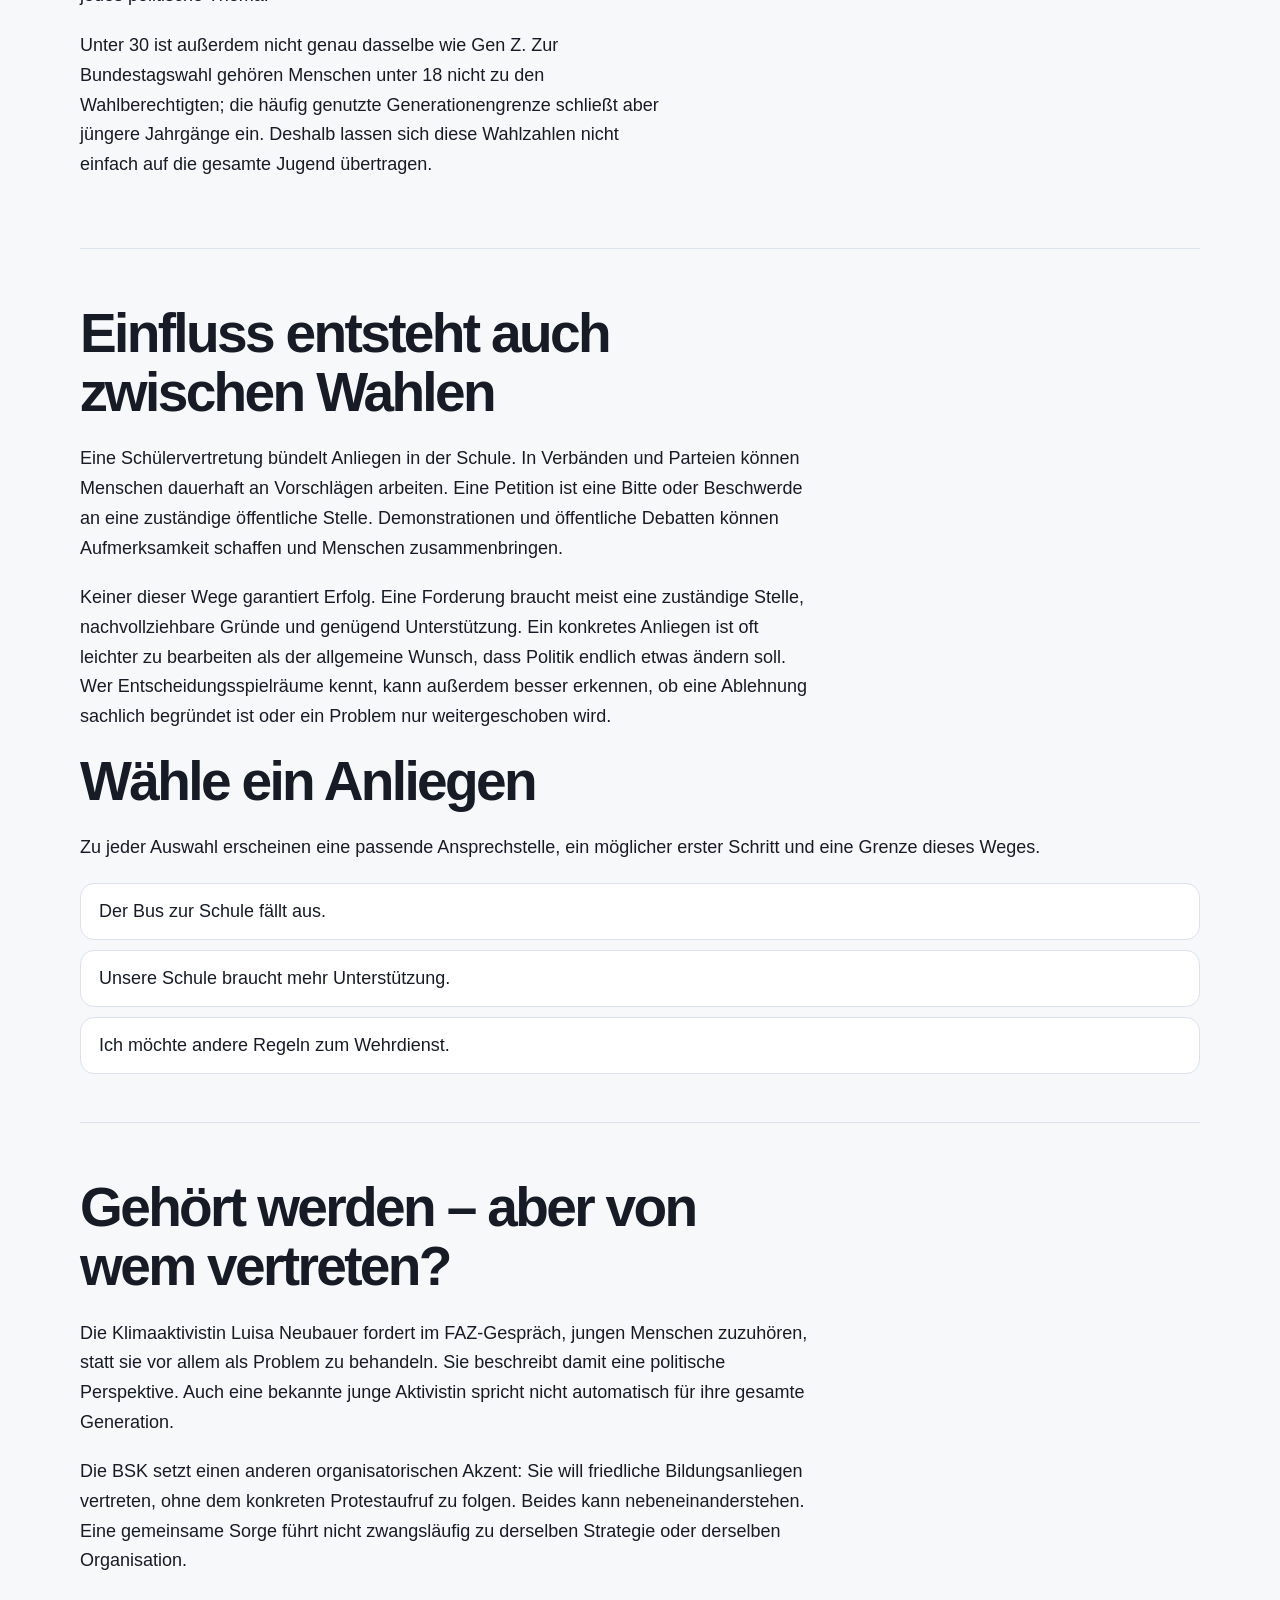
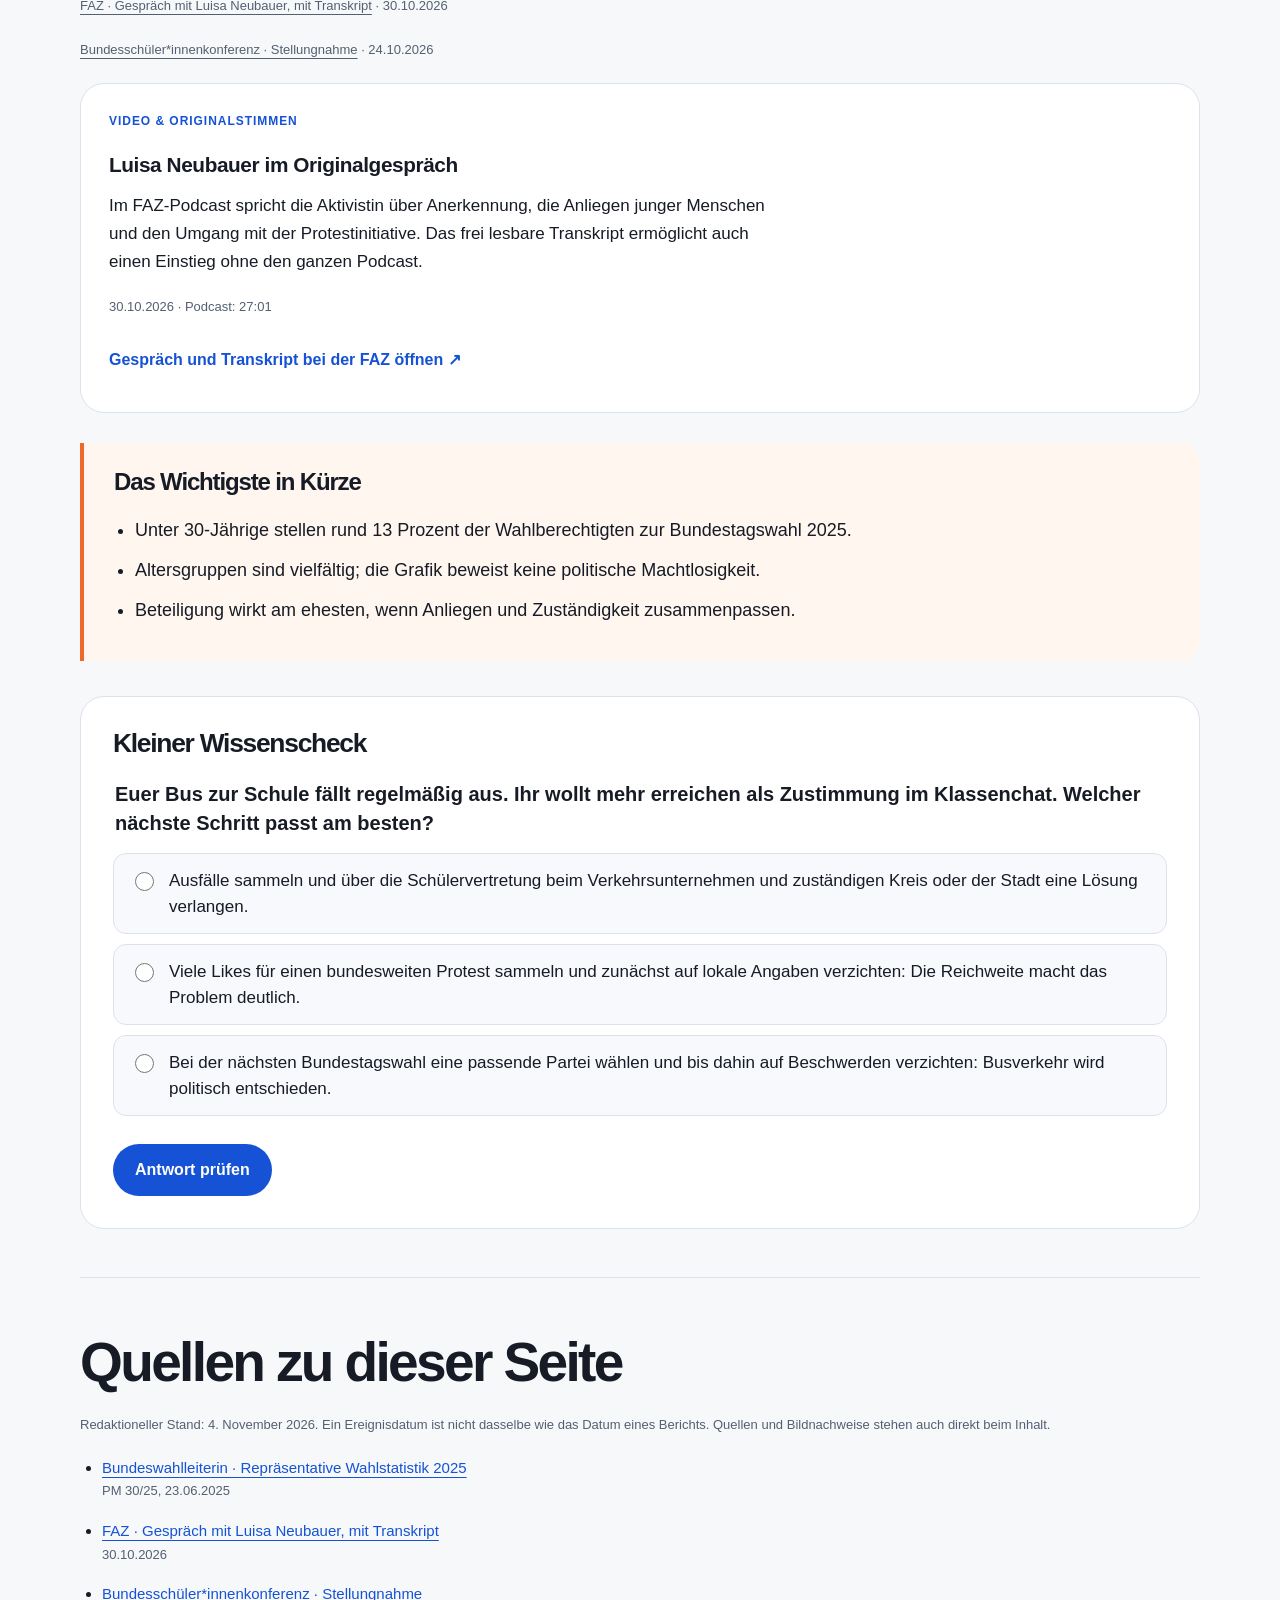
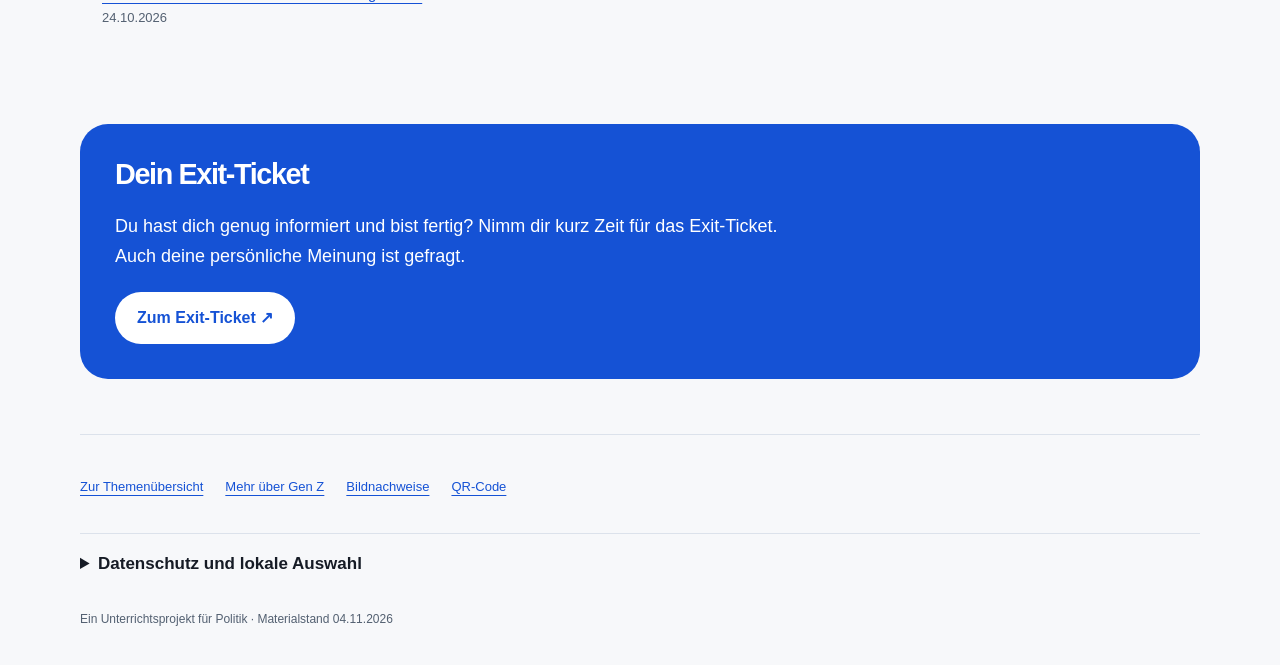
==== commit 1bbf67d2: "Exit-Ticket: direkte Einladung statt technischer Erklärung" ====
--- a/einfluss.html
+++ b/einfluss.html
@@ -1 +1 @@
-<!doctype html><html lang="de"><head><meta charset="utf-8"><meta name="viewport" content="width=device-width, initial-scale=1"><meta name="description" content="Wie viel Einfluss hat die Jugend? – Hintergründe, Stimmen und interaktive Beispiele zu den Gen-Z-Protesten."><title>Wie viel Einfluss hat die Jugend? · Gen Z</title><link rel="stylesheet" href="styles.css"><script defer src="config.js"></script><script defer src="app.js"></script></head><body><a class="skip" href="#inhalt">Zum Inhalt</a><div class="topbar"><a class="wordmark" href="index.html#start" aria-label="Zur Startseite">GEN Z <span>POLITIK</span></a><nav aria-label="Hauptnavigation"><a href="index.html#themen">Themen</a><a href="#quellen">Quellen</a><a class="exit-link" href="https://form.menti.com/s/al8bbbb5jk79" target="_blank" rel="noopener noreferrer">Exit-Ticket ↗</a></nav></div><main class="wrap" id="inhalt"><header class="page-head"><a class="crumb" href="index.html#themen">← Zur Themenübersicht</a><p class="eyebrow">03 · Mitbestimmen</p><h1>Wie viel Einfluss hat die Jugend?</h1><p class="lead">Bei einer Wahl zählt jede Stimme gleich. Trotzdem sind die Altersgruppen unter den Wahlberechtigten unterschiedlich groß.</p></header><section class="section "><div class="data-panel"><label for="estimate">Was schätzt du: Wie viel Prozent der Wahlberechtigten zur Bundestagswahl 2025 waren unter 30? <output id="estimate-value">25</output> %</label><input id="estimate" type="range" min="0" max="100" value="25"><button id="reveal" type="button" class="primary" aria-expanded="false" aria-controls="chart">Schätzung auflösen</button><div id="chart" hidden><h2>Die Verteilung der Wahlberechtigten 2025</h2><div class="bars"><div class="bar-row"><span>Unter 30</span><div class="track"><i style="--bar:13%"></i></div><strong>13,0 %</strong></div><div class="bar-row"><span>30–59</span><div class="track"><i style="--bar:44.4%"></i></div><strong>44,4 %</strong></div><div class="bar-row"><span>Ab 60</span><div class="track"><i style="--bar:42.6%"></i></div><strong>42,6 %</strong></div></div><p id="estimate-feedback" role="status"></p><p class="small">Ausgewertete repräsentative Wahlstatistik zur Bundestagswahl vom 23.02.2025. Repräsentativ bedeutet hier: Die ausgewählten Wahlbezirke sollen die gesamte Wählerschaft passend abbilden. Unter 30: rechnerischer Rest aus den gerundeten Anteilen 44,4 und 42,6 Prozent. Gemeint sind Wahlberechtigte, nicht tatsächliche Stimmen oder die gesamte Bevölkerung.</p></div><p class="source"><a href="https://www.bundeswahlleiterin.de/info/presse/mitteilungen/bundestagswahl-2025/30_25_ergebnisse-rws.html" target="_blank" rel="noopener noreferrer" class="">Bundeswahlleiterin · Repräsentative Wahlstatistik 2025</a> · PM 30/25, 23.06.2025</p></div></section><section class="section "><div class="story-grid"><div><h2>Viele Ältere heißt nicht: eine gemeinsame Meinung</h2><p>Die Altersstruktur kann politische Entscheidungen beeinflussen: Parteien wollen möglichst viele Stimmen gewinnen. Eine zahlenmäßig große Gruppe kann deshalb besondere Aufmerksamkeit bekommen. Daraus folgt aber weder, dass alle Älteren dieselben Interessen haben, noch dass Anliegen junger Menschen automatisch verlieren.</p><p>Eine ältere Person kann für bessere Schulen eintreten, eine jüngere gegen eine bestimmte Klimaschutzmaßnahme sein. Auch Einkommen, Beruf und Wohnort prägen politische Interessen. Dazu kommen Wahlbeteiligung und die Angebote der Parteien. Die Grafik zeigt deshalb ein Gewicht bei einer bestimmten Wahl, keine feste Machtverteilung für jedes politische Thema.</p><p>Unter 30 ist außerdem nicht genau dasselbe wie Gen Z. Zur Bundestagswahl gehören Menschen unter 18 nicht zu den Wahlberechtigten; die häufig genutzte Generationengrenze schließt aber jüngere Jahrgänge ein. Deshalb lassen sich diese Wahlzahlen nicht einfach auf die gesamte Jugend übertragen.</p></div><figure class="photo"><img src="mitbestimmung-wahlurne.webp" width="1600" height="1067" alt="Eine Hand wirft einen Umschlag in eine transparente Wahlurne." loading="lazy" decoding="async"><figcaption>Symbolbild Mitbestimmung: Stimmabgabe bei der französischen Präsidentschaftswahl am 6. Mai 2007. Keine Aufnahme einer deutschen Bundestagswahl.<span class="credit">Rama · <a href="https://creativecommons.org/licenses/by-sa/2.0/fr/deed.en" target="_blank" rel="noopener noreferrer" class="">CC BY-SA 2.0 fr</a> · <a href="https://commons.wikimedia.org/wiki/File:Election_MG_3455.JPG" target="_blank" rel="noopener noreferrer" class="">Bildquelle</a> · proportional verkleinert und als WebP gespeichert; kein Zuschnitt.</span></figcaption></figure></div></section><section class="section "><div class="reading"><h2>Einfluss entsteht auch zwischen Wahlen</h2><p>Eine Schülervertretung bündelt Anliegen in der Schule. In Verbänden und Parteien können Menschen dauerhaft an Vorschlägen arbeiten. Eine Petition ist eine Bitte oder Beschwerde an eine zuständige öffentliche Stelle. Demonstrationen und öffentliche Debatten können Aufmerksamkeit schaffen und Menschen zusammenbringen.</p><p>Keiner dieser Wege garantiert Erfolg. Eine Forderung braucht meist eine zuständige Stelle, nachvollziehbare Gründe und genügend Unterstützung. Ein konkretes Anliegen ist oft leichter zu bearbeiten als der allgemeine Wunsch, dass Politik endlich etwas ändern soll. Wer Entscheidungsspielräume kennt, kann außerdem besser erkennen, ob eine Ablehnung sachlich begründet ist oder ein Problem nur weitergeschoben wird.</p></div><h2>Wähle ein Anliegen</h2><p>Zu jeder Auswahl erscheinen eine passende Ansprechstelle, ein möglicher erster Schritt und eine Grenze dieses Weges.</p><div class="concern-buttons"><button type="button" data-route="bus" aria-pressed="false">Der Bus zur Schule fällt aus.</button><button type="button" data-route="school" aria-pressed="false">Unsere Schule braucht mehr Unterstützung.</button><button type="button" data-route="service" aria-pressed="false">Ich möchte andere Regeln zum Wehrdienst.</button></div><div id="route-result" class="route" role="status" hidden></div></section><section class="section "><div class="reading"><h2>Gehört werden – aber von wem vertreten?</h2><p>Die Klimaaktivistin Luisa Neubauer fordert im FAZ-Gespräch, jungen Menschen zuzuhören, statt sie vor allem als Problem zu behandeln. Sie beschreibt damit eine politische Perspektive. Auch eine bekannte junge Aktivistin spricht nicht automatisch für ihre gesamte Generation.</p><p>Die BSK setzt einen anderen organisatorischen Akzent: Sie will friedliche Bildungsanliegen vertreten, ohne dem konkreten Protestaufruf zu folgen. Beides kann nebeneinanderstehen. Eine gemeinsame Sorge führt nicht zwangsläufig zu derselben Strategie oder derselben Organisation.</p></div><p class="source"><a href="https://podcastfuerdeutschland.podigee.io/2096-luisa-neubauer-zu-gen-z-regelt-junge-menschen-werden-behandelt-wie-ausserirdische" target="_blank" rel="noopener noreferrer" class="">FAZ · Gespräch mit Luisa Neubauer, mit Transkript</a> · 30.10.2026</p><p class="source"><a href="https://bsk-bund.de/distanzierung-von-den-proteste-am-31-10-2026/" target="_blank" rel="noopener noreferrer" class="">Bundesschüler*innenkonferenz · Stellungnahme</a> · 24.10.2026</p><article class="media-card"><p class="tag">Video & Originalstimmen</p><h3>Luisa Neubauer im Originalgespräch</h3><p>Im FAZ-Podcast spricht die Aktivistin über Anerkennung, die Anliegen junger Menschen und den Umgang mit der Protestinitiative. Das frei lesbare Transkript ermöglicht auch einen Einstieg ohne den ganzen Podcast.</p><p class=media-meta>30.10.2026 · Podcast: 27:01</p><a href="https://podcastfuerdeutschland.podigee.io/2096-luisa-neubauer-zu-gen-z-regelt-junge-menschen-werden-behandelt-wie-ausserirdische" target="_blank" rel="noopener noreferrer" class="media-link">Gespräch und Transkript bei der FAZ öffnen ↗</a></article><aside class="summary-box"><h2>Das Wichtigste in Kürze</h2><ul><li>Unter 30-Jährige stellen rund 13 Prozent der Wahlberechtigten zur Bundestagswahl 2025.</li><li>Altersgruppen sind vielfältig; die Grafik beweist keine politische Machtlosigkeit.</li><li>Beteiligung wirkt am ehesten, wenn Anliegen und Zuständigkeit zusammenpassen.</li></ul></aside><form class="check panel" data-feedback="[&quot;Das verbindet ein überprüfbares Problem mit den zuständigen Stellen. Zusätzliche Fahrten brauchen trotzdem Personal, Fahrzeuge und Geld.&quot;, &quot;Öffentliche Aufmerksamkeit kann helfen. Ohne Angaben zu Linie, Zeiten und Ausfällen ist eine konkrete Lösung vor Ort jedoch schwerer durchzusetzen.&quot;, &quot;Wahlen sind ein Einflussweg. Für einen örtlichen Fahrplan sind aber andere Stellen direkt zuständig; eine Beschwerde ist auch zwischen Wahlen möglich.&quot;]"><h2>Kleiner Wissenscheck</h2><fieldset><legend>Euer Bus zur Schule fällt regelmäßig aus. Ihr wollt mehr erreichen als Zustimmung im Klassenchat. Welcher nächste Schritt passt am besten?</legend><div class="answers"><label class="answer"><input type="radio" name="einfluss" value="0"><span>Ausfälle sammeln und über die Schülervertretung beim Verkehrsunternehmen und zuständigen Kreis oder der Stadt eine Lösung verlangen.</span></label><label class="answer"><input type="radio" name="einfluss" value="1"><span>Viele Likes für einen bundesweiten Protest sammeln und zunächst auf lokale Angaben verzichten: Die Reichweite macht das Problem deutlich.</span></label><label class="answer"><input type="radio" name="einfluss" value="2"><span>Bei der nächsten Bundestagswahl eine passende Partei wählen und bis dahin auf Beschwerden verzichten: Busverkehr wird politisch entschieden.</span></label></div></fieldset><button class="primary" type="submit">Antwort prüfen</button><p class="feedback" role="status" tabindex="-1" hidden></p></form></section><section class="section " id=quellen><h2>Quellen zu dieser Seite</h2><p class="small">Redaktioneller Stand: 4. November 2026. Ein Ereignisdatum ist nicht dasselbe wie das Datum eines Berichts. Quellen und Bildnachweise stehen auch direkt beim Inhalt.</p><ul class="source-list"><li><a href="https://www.bundeswahlleiterin.de/info/presse/mitteilungen/bundestagswahl-2025/30_25_ergebnisse-rws.html" target="_blank" rel="noopener noreferrer" class="">Bundeswahlleiterin · Repräsentative Wahlstatistik 2025</a><span>PM 30/25, 23.06.2025</span></li><li><a href="https://podcastfuerdeutschland.podigee.io/2096-luisa-neubauer-zu-gen-z-regelt-junge-menschen-werden-behandelt-wie-ausserirdische" target="_blank" rel="noopener noreferrer" class="">FAZ · Gespräch mit Luisa Neubauer, mit Transkript</a><span>30.10.2026</span></li><li><a href="https://bsk-bund.de/distanzierung-von-den-proteste-am-31-10-2026/" target="_blank" rel="noopener noreferrer" class="">Bundesschüler*innenkonferenz · Stellungnahme</a><span>24.10.2026</span></li></ul></section><section class="exit-band"><h2>Dein Exit-Ticket</h2><p>Das Exit-Ticket sammelt Wissen und Einschätzungen in Mentimeter für die gemeinsame Besprechung. Die Merkliste auf dieser Website bleibt dagegen im jeweiligen Browser.</p><a class="primary menti-link" href="https://form.menti.com/s/al8bbbb5jk79" target="_blank" rel="noopener noreferrer">Zum Exit-Ticket ↗</a></section><footer class="page-footer"><nav aria-label="Weitere Links"><a href="index.html#themen">Zur Themenübersicht</a><a href="gen-z.html">Mehr über Gen Z</a><a href="BILDNACHWEISE.md">Bildnachweise</a><a href="qr-website.svg">QR-Code</a></nav><details><summary>Datenschutz und lokale Auswahl</summary><div><p>Diese Website verwendet keine Analyse- oder Werbeskripte und keine externen Schriftanbieter. Merkliste und Einschätzung werden nur im Browser gespeichert. Ohne verfügbaren Browserspeicher bleiben die Inhalte nutzbar. GitHub verarbeitet beim Abruf technisch erforderliche Verbindungsdaten. Externe Angebote werden erst nach einem Klick auf den jeweiligen Link geöffnet. Es werden keine Videoplayer automatisch geladen.</p><button type="button" class="quiet" data-clear-local>Lokale Auswahl löschen</button><p id="local-status" role="status"></p></div></details><p>Ein Unterrichtsprojekt für Politik · Materialstand 04.11.2026</p></footer></main><noscript><p class="wrap">Die Texte und Links sind ohne JavaScript nutzbar. Die Rechenbeispiele und Auswertungen benötigen JavaScript.</p></noscript></body></html>+<!doctype html><html lang="de"><head><meta charset="utf-8"><meta name="viewport" content="width=device-width, initial-scale=1"><meta name="description" content="Wie viel Einfluss hat die Jugend? – Hintergründe, Stimmen und interaktive Beispiele zu den Gen-Z-Protesten."><title>Wie viel Einfluss hat die Jugend? · Gen Z</title><link rel="stylesheet" href="styles.css"><script defer src="config.js"></script><script defer src="app.js"></script></head><body><a class="skip" href="#inhalt">Zum Inhalt</a><div class="topbar"><a class="wordmark" href="index.html#start" aria-label="Zur Startseite">GEN Z <span>POLITIK</span></a><nav aria-label="Hauptnavigation"><a href="index.html#themen">Themen</a><a href="#quellen">Quellen</a><a class="exit-link" href="https://form.menti.com/s/al8bbbb5jk79" target="_blank" rel="noopener noreferrer">Exit-Ticket ↗</a></nav></div><main class="wrap" id="inhalt"><header class="page-head"><a class="crumb" href="index.html#themen">← Zur Themenübersicht</a><p class="eyebrow">03 · Mitbestimmen</p><h1>Wie viel Einfluss hat die Jugend?</h1><p class="lead">Bei einer Wahl zählt jede Stimme gleich. Trotzdem sind die Altersgruppen unter den Wahlberechtigten unterschiedlich groß.</p></header><section class="section "><div class="data-panel"><label for="estimate">Was schätzt du: Wie viel Prozent der Wahlberechtigten zur Bundestagswahl 2025 waren unter 30? <output id="estimate-value">25</output> %</label><input id="estimate" type="range" min="0" max="100" value="25"><button id="reveal" type="button" class="primary" aria-expanded="false" aria-controls="chart">Schätzung auflösen</button><div id="chart" hidden><h2>Die Verteilung der Wahlberechtigten 2025</h2><div class="bars"><div class="bar-row"><span>Unter 30</span><div class="track"><i style="--bar:13%"></i></div><strong>13,0 %</strong></div><div class="bar-row"><span>30–59</span><div class="track"><i style="--bar:44.4%"></i></div><strong>44,4 %</strong></div><div class="bar-row"><span>Ab 60</span><div class="track"><i style="--bar:42.6%"></i></div><strong>42,6 %</strong></div></div><p id="estimate-feedback" role="status"></p><p class="small">Ausgewertete repräsentative Wahlstatistik zur Bundestagswahl vom 23.02.2025. Repräsentativ bedeutet hier: Die ausgewählten Wahlbezirke sollen die gesamte Wählerschaft passend abbilden. Unter 30: rechnerischer Rest aus den gerundeten Anteilen 44,4 und 42,6 Prozent. Gemeint sind Wahlberechtigte, nicht tatsächliche Stimmen oder die gesamte Bevölkerung.</p></div><p class="source"><a href="https://www.bundeswahlleiterin.de/info/presse/mitteilungen/bundestagswahl-2025/30_25_ergebnisse-rws.html" target="_blank" rel="noopener noreferrer" class="">Bundeswahlleiterin · Repräsentative Wahlstatistik 2025</a> · PM 30/25, 23.06.2025</p></div></section><section class="section "><div class="story-grid"><div><h2>Viele Ältere heißt nicht: eine gemeinsame Meinung</h2><p>Die Altersstruktur kann politische Entscheidungen beeinflussen: Parteien wollen möglichst viele Stimmen gewinnen. Eine zahlenmäßig große Gruppe kann deshalb besondere Aufmerksamkeit bekommen. Daraus folgt aber weder, dass alle Älteren dieselben Interessen haben, noch dass Anliegen junger Menschen automatisch verlieren.</p><p>Eine ältere Person kann für bessere Schulen eintreten, eine jüngere gegen eine bestimmte Klimaschutzmaßnahme sein. Auch Einkommen, Beruf und Wohnort prägen politische Interessen. Dazu kommen Wahlbeteiligung und die Angebote der Parteien. Die Grafik zeigt deshalb ein Gewicht bei einer bestimmten Wahl, keine feste Machtverteilung für jedes politische Thema.</p><p>Unter 30 ist außerdem nicht genau dasselbe wie Gen Z. Zur Bundestagswahl gehören Menschen unter 18 nicht zu den Wahlberechtigten; die häufig genutzte Generationengrenze schließt aber jüngere Jahrgänge ein. Deshalb lassen sich diese Wahlzahlen nicht einfach auf die gesamte Jugend übertragen.</p></div><figure class="photo"><img src="mitbestimmung-wahlurne.webp" width="1600" height="1067" alt="Eine Hand wirft einen Umschlag in eine transparente Wahlurne." loading="lazy" decoding="async"><figcaption>Symbolbild Mitbestimmung: Stimmabgabe bei der französischen Präsidentschaftswahl am 6. Mai 2007. Keine Aufnahme einer deutschen Bundestagswahl.<span class="credit">Rama · <a href="https://creativecommons.org/licenses/by-sa/2.0/fr/deed.en" target="_blank" rel="noopener noreferrer" class="">CC BY-SA 2.0 fr</a> · <a href="https://commons.wikimedia.org/wiki/File:Election_MG_3455.JPG" target="_blank" rel="noopener noreferrer" class="">Bildquelle</a> · proportional verkleinert und als WebP gespeichert; kein Zuschnitt.</span></figcaption></figure></div></section><section class="section "><div class="reading"><h2>Einfluss entsteht auch zwischen Wahlen</h2><p>Eine Schülervertretung bündelt Anliegen in der Schule. In Verbänden und Parteien können Menschen dauerhaft an Vorschlägen arbeiten. Eine Petition ist eine Bitte oder Beschwerde an eine zuständige öffentliche Stelle. Demonstrationen und öffentliche Debatten können Aufmerksamkeit schaffen und Menschen zusammenbringen.</p><p>Keiner dieser Wege garantiert Erfolg. Eine Forderung braucht meist eine zuständige Stelle, nachvollziehbare Gründe und genügend Unterstützung. Ein konkretes Anliegen ist oft leichter zu bearbeiten als der allgemeine Wunsch, dass Politik endlich etwas ändern soll. Wer Entscheidungsspielräume kennt, kann außerdem besser erkennen, ob eine Ablehnung sachlich begründet ist oder ein Problem nur weitergeschoben wird.</p></div><h2>Wähle ein Anliegen</h2><p>Zu jeder Auswahl erscheinen eine passende Ansprechstelle, ein möglicher erster Schritt und eine Grenze dieses Weges.</p><div class="concern-buttons"><button type="button" data-route="bus" aria-pressed="false">Der Bus zur Schule fällt aus.</button><button type="button" data-route="school" aria-pressed="false">Unsere Schule braucht mehr Unterstützung.</button><button type="button" data-route="service" aria-pressed="false">Ich möchte andere Regeln zum Wehrdienst.</button></div><div id="route-result" class="route" role="status" hidden></div></section><section class="section "><div class="reading"><h2>Gehört werden – aber von wem vertreten?</h2><p>Die Klimaaktivistin Luisa Neubauer fordert im FAZ-Gespräch, jungen Menschen zuzuhören, statt sie vor allem als Problem zu behandeln. Sie beschreibt damit eine politische Perspektive. Auch eine bekannte junge Aktivistin spricht nicht automatisch für ihre gesamte Generation.</p><p>Die BSK setzt einen anderen organisatorischen Akzent: Sie will friedliche Bildungsanliegen vertreten, ohne dem konkreten Protestaufruf zu folgen. Beides kann nebeneinanderstehen. Eine gemeinsame Sorge führt nicht zwangsläufig zu derselben Strategie oder derselben Organisation.</p></div><p class="source"><a href="https://podcastfuerdeutschland.podigee.io/2096-luisa-neubauer-zu-gen-z-regelt-junge-menschen-werden-behandelt-wie-ausserirdische" target="_blank" rel="noopener noreferrer" class="">FAZ · Gespräch mit Luisa Neubauer, mit Transkript</a> · 30.10.2026</p><p class="source"><a href="https://bsk-bund.de/distanzierung-von-den-proteste-am-31-10-2026/" target="_blank" rel="noopener noreferrer" class="">Bundesschüler*innenkonferenz · Stellungnahme</a> · 24.10.2026</p><article class="media-card"><p class="tag">Video & Originalstimmen</p><h3>Luisa Neubauer im Originalgespräch</h3><p>Im FAZ-Podcast spricht die Aktivistin über Anerkennung, die Anliegen junger Menschen und den Umgang mit der Protestinitiative. Das frei lesbare Transkript ermöglicht auch einen Einstieg ohne den ganzen Podcast.</p><p class=media-meta>30.10.2026 · Podcast: 27:01</p><a href="https://podcastfuerdeutschland.podigee.io/2096-luisa-neubauer-zu-gen-z-regelt-junge-menschen-werden-behandelt-wie-ausserirdische" target="_blank" rel="noopener noreferrer" class="media-link">Gespräch und Transkript bei der FAZ öffnen ↗</a></article><aside class="summary-box"><h2>Das Wichtigste in Kürze</h2><ul><li>Unter 30-Jährige stellen rund 13 Prozent der Wahlberechtigten zur Bundestagswahl 2025.</li><li>Altersgruppen sind vielfältig; die Grafik beweist keine politische Machtlosigkeit.</li><li>Beteiligung wirkt am ehesten, wenn Anliegen und Zuständigkeit zusammenpassen.</li></ul></aside><form class="check panel" data-feedback="[&quot;Das verbindet ein überprüfbares Problem mit den zuständigen Stellen. Zusätzliche Fahrten brauchen trotzdem Personal, Fahrzeuge und Geld.&quot;, &quot;Öffentliche Aufmerksamkeit kann helfen. Ohne Angaben zu Linie, Zeiten und Ausfällen ist eine konkrete Lösung vor Ort jedoch schwerer durchzusetzen.&quot;, &quot;Wahlen sind ein Einflussweg. Für einen örtlichen Fahrplan sind aber andere Stellen direkt zuständig; eine Beschwerde ist auch zwischen Wahlen möglich.&quot;]"><h2>Kleiner Wissenscheck</h2><fieldset><legend>Euer Bus zur Schule fällt regelmäßig aus. Ihr wollt mehr erreichen als Zustimmung im Klassenchat. Welcher nächste Schritt passt am besten?</legend><div class="answers"><label class="answer"><input type="radio" name="einfluss" value="0"><span>Ausfälle sammeln und über die Schülervertretung beim Verkehrsunternehmen und zuständigen Kreis oder der Stadt eine Lösung verlangen.</span></label><label class="answer"><input type="radio" name="einfluss" value="1"><span>Viele Likes für einen bundesweiten Protest sammeln und zunächst auf lokale Angaben verzichten: Die Reichweite macht das Problem deutlich.</span></label><label class="answer"><input type="radio" name="einfluss" value="2"><span>Bei der nächsten Bundestagswahl eine passende Partei wählen und bis dahin auf Beschwerden verzichten: Busverkehr wird politisch entschieden.</span></label></div></fieldset><button class="primary" type="submit">Antwort prüfen</button><p class="feedback" role="status" tabindex="-1" hidden></p></form></section><section class="section " id=quellen><h2>Quellen zu dieser Seite</h2><p class="small">Redaktioneller Stand: 4. November 2026. Ein Ereignisdatum ist nicht dasselbe wie das Datum eines Berichts. Quellen und Bildnachweise stehen auch direkt beim Inhalt.</p><ul class="source-list"><li><a href="https://www.bundeswahlleiterin.de/info/presse/mitteilungen/bundestagswahl-2025/30_25_ergebnisse-rws.html" target="_blank" rel="noopener noreferrer" class="">Bundeswahlleiterin · Repräsentative Wahlstatistik 2025</a><span>PM 30/25, 23.06.2025</span></li><li><a href="https://podcastfuerdeutschland.podigee.io/2096-luisa-neubauer-zu-gen-z-regelt-junge-menschen-werden-behandelt-wie-ausserirdische" target="_blank" rel="noopener noreferrer" class="">FAZ · Gespräch mit Luisa Neubauer, mit Transkript</a><span>30.10.2026</span></li><li><a href="https://bsk-bund.de/distanzierung-von-den-proteste-am-31-10-2026/" target="_blank" rel="noopener noreferrer" class="">Bundesschüler*innenkonferenz · Stellungnahme</a><span>24.10.2026</span></li></ul></section><section class="exit-band"><h2>Dein Exit-Ticket</h2><p>Du hast dich genug informiert und bist fertig? Nimm dir kurz Zeit für das Exit-Ticket. Auch deine persönliche Meinung ist gefragt.</p><a class="primary menti-link" href="https://form.menti.com/s/al8bbbb5jk79" target="_blank" rel="noopener noreferrer">Zum Exit-Ticket ↗</a></section><footer class="page-footer"><nav aria-label="Weitere Links"><a href="index.html#themen">Zur Themenübersicht</a><a href="gen-z.html">Mehr über Gen Z</a><a href="BILDNACHWEISE.md">Bildnachweise</a><a href="qr-website.svg">QR-Code</a></nav><details><summary>Datenschutz und lokale Auswahl</summary><div><p>Diese Website verwendet keine Analyse- oder Werbeskripte und keine externen Schriftanbieter. Merkliste und Einschätzung werden nur im Browser gespeichert. Ohne verfügbaren Browserspeicher bleiben die Inhalte nutzbar. GitHub verarbeitet beim Abruf technisch erforderliche Verbindungsdaten. Externe Angebote werden erst nach einem Klick auf den jeweiligen Link geöffnet. Es werden keine Videoplayer automatisch geladen.</p><button type="button" class="quiet" data-clear-local>Lokale Auswahl löschen</button><p id="local-status" role="status"></p></div></details><p>Ein Unterrichtsprojekt für Politik · Materialstand 04.11.2026</p></footer></main><noscript><p class="wrap">Die Texte und Links sind ohne JavaScript nutzbar. Die Rechenbeispiele und Auswertungen benötigen JavaScript.</p></noscript></body></html>
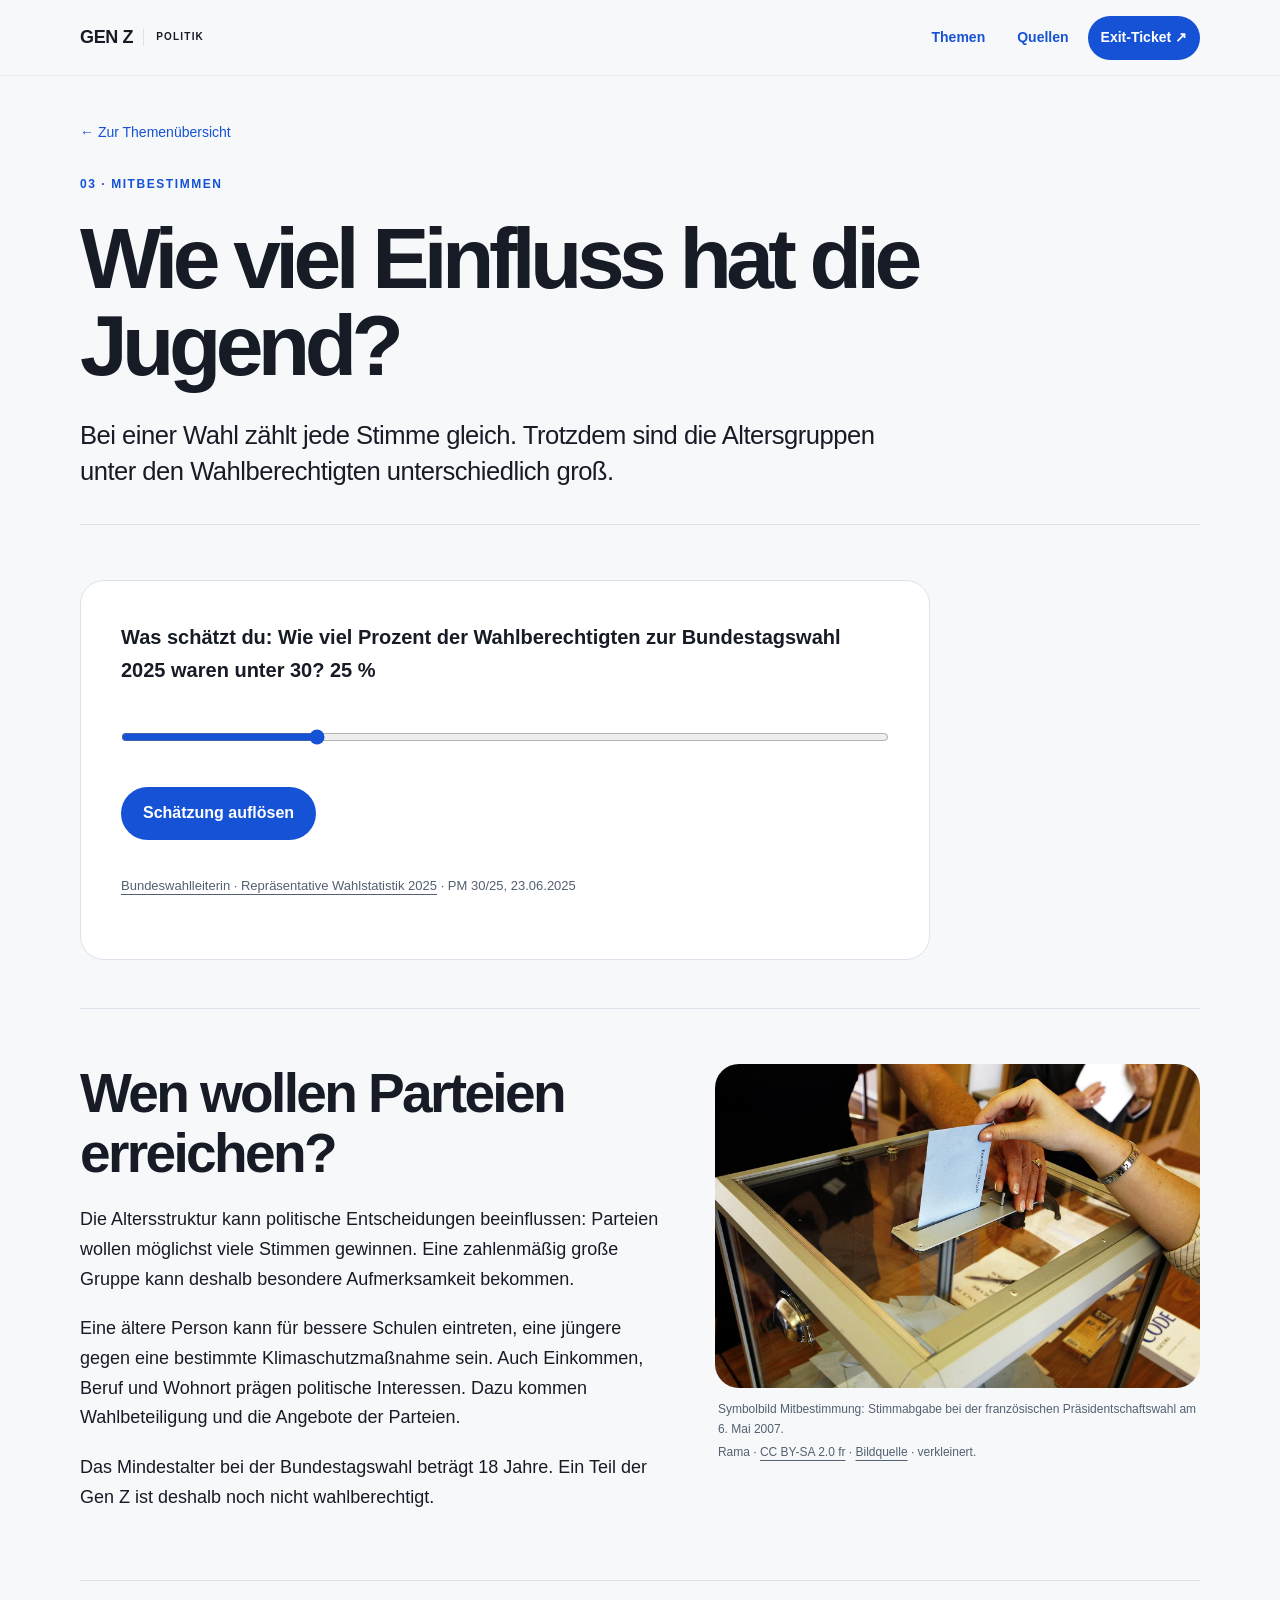
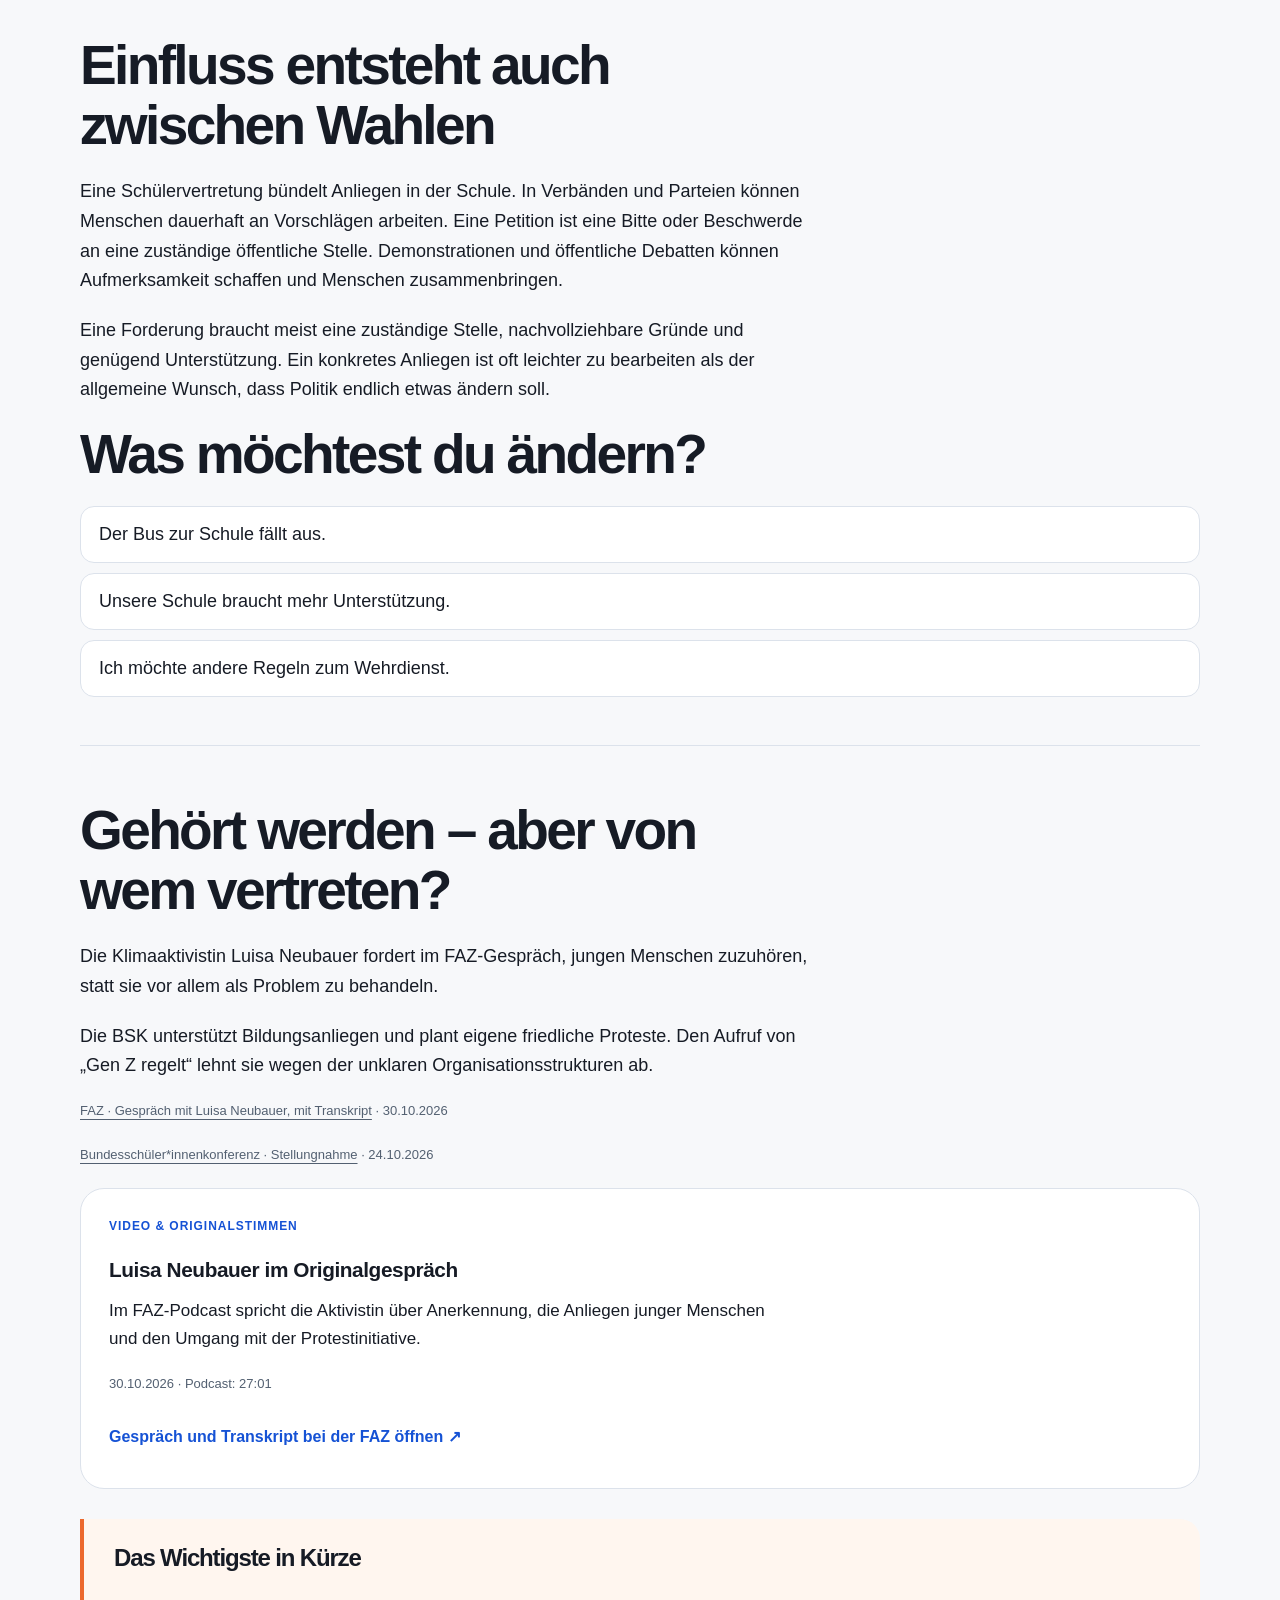
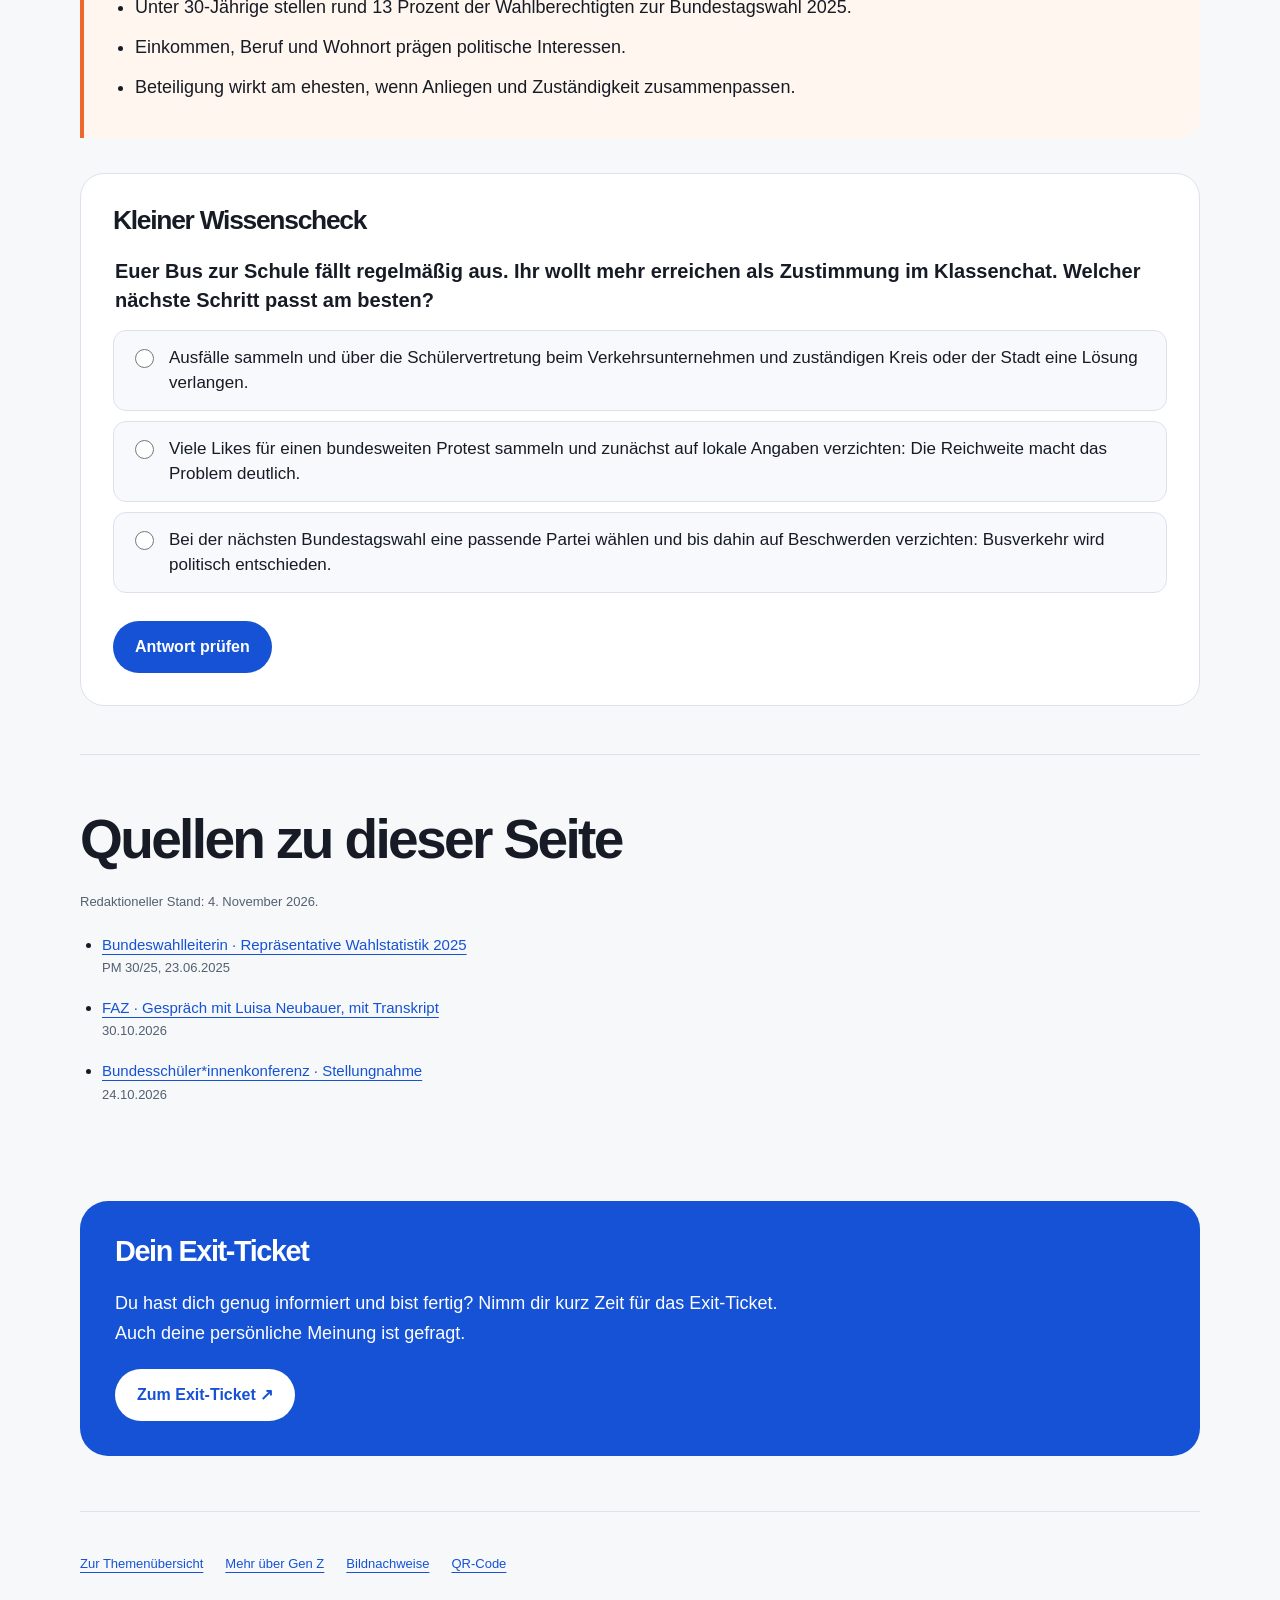
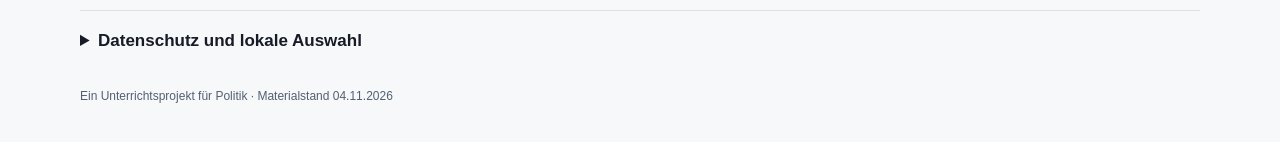
==== commit c1e6ac28: "Website-Texte von Metakommentaren befreien Alle sieben Seiten, Bildunterschriften, Medienbeschreibun" ====
--- a/einfluss.html
+++ b/einfluss.html
@@ -1 +1 @@
-<!doctype html><html lang="de"><head><meta charset="utf-8"><meta name="viewport" content="width=device-width, initial-scale=1"><meta name="description" content="Wie viel Einfluss hat die Jugend? – Hintergründe, Stimmen und interaktive Beispiele zu den Gen-Z-Protesten."><title>Wie viel Einfluss hat die Jugend? · Gen Z</title><link rel="stylesheet" href="styles.css"><script defer src="config.js"></script><script defer src="app.js"></script></head><body><a class="skip" href="#inhalt">Zum Inhalt</a><div class="topbar"><a class="wordmark" href="index.html#start" aria-label="Zur Startseite">GEN Z <span>POLITIK</span></a><nav aria-label="Hauptnavigation"><a href="index.html#themen">Themen</a><a href="#quellen">Quellen</a><a class="exit-link" href="https://form.menti.com/s/al8bbbb5jk79" target="_blank" rel="noopener noreferrer">Exit-Ticket ↗</a></nav></div><main class="wrap" id="inhalt"><header class="page-head"><a class="crumb" href="index.html#themen">← Zur Themenübersicht</a><p class="eyebrow">03 · Mitbestimmen</p><h1>Wie viel Einfluss hat die Jugend?</h1><p class="lead">Bei einer Wahl zählt jede Stimme gleich. Trotzdem sind die Altersgruppen unter den Wahlberechtigten unterschiedlich groß.</p></header><section class="section "><div class="data-panel"><label for="estimate">Was schätzt du: Wie viel Prozent der Wahlberechtigten zur Bundestagswahl 2025 waren unter 30? <output id="estimate-value">25</output> %</label><input id="estimate" type="range" min="0" max="100" value="25"><button id="reveal" type="button" class="primary" aria-expanded="false" aria-controls="chart">Schätzung auflösen</button><div id="chart" hidden><h2>Die Verteilung der Wahlberechtigten 2025</h2><div class="bars"><div class="bar-row"><span>Unter 30</span><div class="track"><i style="--bar:13%"></i></div><strong>13,0 %</strong></div><div class="bar-row"><span>30–59</span><div class="track"><i style="--bar:44.4%"></i></div><strong>44,4 %</strong></div><div class="bar-row"><span>Ab 60</span><div class="track"><i style="--bar:42.6%"></i></div><strong>42,6 %</strong></div></div><p id="estimate-feedback" role="status"></p><p class="small">Ausgewertete repräsentative Wahlstatistik zur Bundestagswahl vom 23.02.2025. Repräsentativ bedeutet hier: Die ausgewählten Wahlbezirke sollen die gesamte Wählerschaft passend abbilden. Unter 30: rechnerischer Rest aus den gerundeten Anteilen 44,4 und 42,6 Prozent. Gemeint sind Wahlberechtigte, nicht tatsächliche Stimmen oder die gesamte Bevölkerung.</p></div><p class="source"><a href="https://www.bundeswahlleiterin.de/info/presse/mitteilungen/bundestagswahl-2025/30_25_ergebnisse-rws.html" target="_blank" rel="noopener noreferrer" class="">Bundeswahlleiterin · Repräsentative Wahlstatistik 2025</a> · PM 30/25, 23.06.2025</p></div></section><section class="section "><div class="story-grid"><div><h2>Viele Ältere heißt nicht: eine gemeinsame Meinung</h2><p>Die Altersstruktur kann politische Entscheidungen beeinflussen: Parteien wollen möglichst viele Stimmen gewinnen. Eine zahlenmäßig große Gruppe kann deshalb besondere Aufmerksamkeit bekommen. Daraus folgt aber weder, dass alle Älteren dieselben Interessen haben, noch dass Anliegen junger Menschen automatisch verlieren.</p><p>Eine ältere Person kann für bessere Schulen eintreten, eine jüngere gegen eine bestimmte Klimaschutzmaßnahme sein. Auch Einkommen, Beruf und Wohnort prägen politische Interessen. Dazu kommen Wahlbeteiligung und die Angebote der Parteien. Die Grafik zeigt deshalb ein Gewicht bei einer bestimmten Wahl, keine feste Machtverteilung für jedes politische Thema.</p><p>Unter 30 ist außerdem nicht genau dasselbe wie Gen Z. Zur Bundestagswahl gehören Menschen unter 18 nicht zu den Wahlberechtigten; die häufig genutzte Generationengrenze schließt aber jüngere Jahrgänge ein. Deshalb lassen sich diese Wahlzahlen nicht einfach auf die gesamte Jugend übertragen.</p></div><figure class="photo"><img src="mitbestimmung-wahlurne.webp" width="1600" height="1067" alt="Eine Hand wirft einen Umschlag in eine transparente Wahlurne." loading="lazy" decoding="async"><figcaption>Symbolbild Mitbestimmung: Stimmabgabe bei der französischen Präsidentschaftswahl am 6. Mai 2007. Keine Aufnahme einer deutschen Bundestagswahl.<span class="credit">Rama · <a href="https://creativecommons.org/licenses/by-sa/2.0/fr/deed.en" target="_blank" rel="noopener noreferrer" class="">CC BY-SA 2.0 fr</a> · <a href="https://commons.wikimedia.org/wiki/File:Election_MG_3455.JPG" target="_blank" rel="noopener noreferrer" class="">Bildquelle</a> · proportional verkleinert und als WebP gespeichert; kein Zuschnitt.</span></figcaption></figure></div></section><section class="section "><div class="reading"><h2>Einfluss entsteht auch zwischen Wahlen</h2><p>Eine Schülervertretung bündelt Anliegen in der Schule. In Verbänden und Parteien können Menschen dauerhaft an Vorschlägen arbeiten. Eine Petition ist eine Bitte oder Beschwerde an eine zuständige öffentliche Stelle. Demonstrationen und öffentliche Debatten können Aufmerksamkeit schaffen und Menschen zusammenbringen.</p><p>Keiner dieser Wege garantiert Erfolg. Eine Forderung braucht meist eine zuständige Stelle, nachvollziehbare Gründe und genügend Unterstützung. Ein konkretes Anliegen ist oft leichter zu bearbeiten als der allgemeine Wunsch, dass Politik endlich etwas ändern soll. Wer Entscheidungsspielräume kennt, kann außerdem besser erkennen, ob eine Ablehnung sachlich begründet ist oder ein Problem nur weitergeschoben wird.</p></div><h2>Wähle ein Anliegen</h2><p>Zu jeder Auswahl erscheinen eine passende Ansprechstelle, ein möglicher erster Schritt und eine Grenze dieses Weges.</p><div class="concern-buttons"><button type="button" data-route="bus" aria-pressed="false">Der Bus zur Schule fällt aus.</button><button type="button" data-route="school" aria-pressed="false">Unsere Schule braucht mehr Unterstützung.</button><button type="button" data-route="service" aria-pressed="false">Ich möchte andere Regeln zum Wehrdienst.</button></div><div id="route-result" class="route" role="status" hidden></div></section><section class="section "><div class="reading"><h2>Gehört werden – aber von wem vertreten?</h2><p>Die Klimaaktivistin Luisa Neubauer fordert im FAZ-Gespräch, jungen Menschen zuzuhören, statt sie vor allem als Problem zu behandeln. Sie beschreibt damit eine politische Perspektive. Auch eine bekannte junge Aktivistin spricht nicht automatisch für ihre gesamte Generation.</p><p>Die BSK setzt einen anderen organisatorischen Akzent: Sie will friedliche Bildungsanliegen vertreten, ohne dem konkreten Protestaufruf zu folgen. Beides kann nebeneinanderstehen. Eine gemeinsame Sorge führt nicht zwangsläufig zu derselben Strategie oder derselben Organisation.</p></div><p class="source"><a href="https://podcastfuerdeutschland.podigee.io/2096-luisa-neubauer-zu-gen-z-regelt-junge-menschen-werden-behandelt-wie-ausserirdische" target="_blank" rel="noopener noreferrer" class="">FAZ · Gespräch mit Luisa Neubauer, mit Transkript</a> · 30.10.2026</p><p class="source"><a href="https://bsk-bund.de/distanzierung-von-den-proteste-am-31-10-2026/" target="_blank" rel="noopener noreferrer" class="">Bundesschüler*innenkonferenz · Stellungnahme</a> · 24.10.2026</p><article class="media-card"><p class="tag">Video & Originalstimmen</p><h3>Luisa Neubauer im Originalgespräch</h3><p>Im FAZ-Podcast spricht die Aktivistin über Anerkennung, die Anliegen junger Menschen und den Umgang mit der Protestinitiative. Das frei lesbare Transkript ermöglicht auch einen Einstieg ohne den ganzen Podcast.</p><p class=media-meta>30.10.2026 · Podcast: 27:01</p><a href="https://podcastfuerdeutschland.podigee.io/2096-luisa-neubauer-zu-gen-z-regelt-junge-menschen-werden-behandelt-wie-ausserirdische" target="_blank" rel="noopener noreferrer" class="media-link">Gespräch und Transkript bei der FAZ öffnen ↗</a></article><aside class="summary-box"><h2>Das Wichtigste in Kürze</h2><ul><li>Unter 30-Jährige stellen rund 13 Prozent der Wahlberechtigten zur Bundestagswahl 2025.</li><li>Altersgruppen sind vielfältig; die Grafik beweist keine politische Machtlosigkeit.</li><li>Beteiligung wirkt am ehesten, wenn Anliegen und Zuständigkeit zusammenpassen.</li></ul></aside><form class="check panel" data-feedback="[&quot;Das verbindet ein überprüfbares Problem mit den zuständigen Stellen. Zusätzliche Fahrten brauchen trotzdem Personal, Fahrzeuge und Geld.&quot;, &quot;Öffentliche Aufmerksamkeit kann helfen. Ohne Angaben zu Linie, Zeiten und Ausfällen ist eine konkrete Lösung vor Ort jedoch schwerer durchzusetzen.&quot;, &quot;Wahlen sind ein Einflussweg. Für einen örtlichen Fahrplan sind aber andere Stellen direkt zuständig; eine Beschwerde ist auch zwischen Wahlen möglich.&quot;]"><h2>Kleiner Wissenscheck</h2><fieldset><legend>Euer Bus zur Schule fällt regelmäßig aus. Ihr wollt mehr erreichen als Zustimmung im Klassenchat. Welcher nächste Schritt passt am besten?</legend><div class="answers"><label class="answer"><input type="radio" name="einfluss" value="0"><span>Ausfälle sammeln und über die Schülervertretung beim Verkehrsunternehmen und zuständigen Kreis oder der Stadt eine Lösung verlangen.</span></label><label class="answer"><input type="radio" name="einfluss" value="1"><span>Viele Likes für einen bundesweiten Protest sammeln und zunächst auf lokale Angaben verzichten: Die Reichweite macht das Problem deutlich.</span></label><label class="answer"><input type="radio" name="einfluss" value="2"><span>Bei der nächsten Bundestagswahl eine passende Partei wählen und bis dahin auf Beschwerden verzichten: Busverkehr wird politisch entschieden.</span></label></div></fieldset><button class="primary" type="submit">Antwort prüfen</button><p class="feedback" role="status" tabindex="-1" hidden></p></form></section><section class="section " id=quellen><h2>Quellen zu dieser Seite</h2><p class="small">Redaktioneller Stand: 4. November 2026. Ein Ereignisdatum ist nicht dasselbe wie das Datum eines Berichts. Quellen und Bildnachweise stehen auch direkt beim Inhalt.</p><ul class="source-list"><li><a href="https://www.bundeswahlleiterin.de/info/presse/mitteilungen/bundestagswahl-2025/30_25_ergebnisse-rws.html" target="_blank" rel="noopener noreferrer" class="">Bundeswahlleiterin · Repräsentative Wahlstatistik 2025</a><span>PM 30/25, 23.06.2025</span></li><li><a href="https://podcastfuerdeutschland.podigee.io/2096-luisa-neubauer-zu-gen-z-regelt-junge-menschen-werden-behandelt-wie-ausserirdische" target="_blank" rel="noopener noreferrer" class="">FAZ · Gespräch mit Luisa Neubauer, mit Transkript</a><span>30.10.2026</span></li><li><a href="https://bsk-bund.de/distanzierung-von-den-proteste-am-31-10-2026/" target="_blank" rel="noopener noreferrer" class="">Bundesschüler*innenkonferenz · Stellungnahme</a><span>24.10.2026</span></li></ul></section><section class="exit-band"><h2>Dein Exit-Ticket</h2><p>Du hast dich genug informiert und bist fertig? Nimm dir kurz Zeit für das Exit-Ticket. Auch deine persönliche Meinung ist gefragt.</p><a class="primary menti-link" href="https://form.menti.com/s/al8bbbb5jk79" target="_blank" rel="noopener noreferrer">Zum Exit-Ticket ↗</a></section><footer class="page-footer"><nav aria-label="Weitere Links"><a href="index.html#themen">Zur Themenübersicht</a><a href="gen-z.html">Mehr über Gen Z</a><a href="BILDNACHWEISE.md">Bildnachweise</a><a href="qr-website.svg">QR-Code</a></nav><details><summary>Datenschutz und lokale Auswahl</summary><div><p>Diese Website verwendet keine Analyse- oder Werbeskripte und keine externen Schriftanbieter. Merkliste und Einschätzung werden nur im Browser gespeichert. Ohne verfügbaren Browserspeicher bleiben die Inhalte nutzbar. GitHub verarbeitet beim Abruf technisch erforderliche Verbindungsdaten. Externe Angebote werden erst nach einem Klick auf den jeweiligen Link geöffnet. Es werden keine Videoplayer automatisch geladen.</p><button type="button" class="quiet" data-clear-local>Lokale Auswahl löschen</button><p id="local-status" role="status"></p></div></details><p>Ein Unterrichtsprojekt für Politik · Materialstand 04.11.2026</p></footer></main><noscript><p class="wrap">Die Texte und Links sind ohne JavaScript nutzbar. Die Rechenbeispiele und Auswertungen benötigen JavaScript.</p></noscript></body></html>+<!doctype html><html lang="de"><head><meta charset="utf-8"><meta name="viewport" content="width=device-width, initial-scale=1"><meta name="description" content="Wie viel Einfluss hat die Jugend? – Hintergründe, Stimmen und interaktive Beispiele zu den Gen-Z-Protesten."><title>Wie viel Einfluss hat die Jugend? · Gen Z</title><link rel="stylesheet" href="styles.css?v=4f53f76067"><script defer src="config.js"></script><script defer src="app.js?v=0701893d34"></script></head><body><a class="skip" href="#inhalt">Zum Inhalt</a><div class="topbar"><a class="wordmark" href="index.html#start" aria-label="Zur Startseite">GEN Z <span>POLITIK</span></a><nav aria-label="Hauptnavigation"><a href="index.html#themen">Themen</a><a href="#quellen">Quellen</a><a class="exit-link" href="https://form.menti.com/s/al8bbbb5jk79" target="_blank" rel="noopener noreferrer">Exit-Ticket ↗</a></nav></div><main class="wrap" id="inhalt"><header class="page-head"><a class="crumb" href="index.html#themen">← Zur Themenübersicht</a><p class="eyebrow">03 · Mitbestimmen</p><h1>Wie viel Einfluss hat die Jugend?</h1><p class="lead">Bei einer Wahl zählt jede Stimme gleich. Trotzdem sind die Altersgruppen unter den Wahlberechtigten unterschiedlich groß.</p></header><section class="section "><div class="data-panel"><label for="estimate">Was schätzt du: Wie viel Prozent der Wahlberechtigten zur Bundestagswahl 2025 waren unter 30? <output id="estimate-value">25</output> %</label><input id="estimate" type="range" min="0" max="100" value="25"><button id="reveal" type="button" class="primary" aria-expanded="false" aria-controls="chart">Schätzung auflösen</button><div id="chart" hidden><h2>Die Verteilung der Wahlberechtigten 2025</h2><div class="bars"><div class="bar-row"><span>Unter 30</span><div class="track"><i style="--bar:13%"></i></div><strong>13,0 %</strong></div><div class="bar-row"><span>30–59</span><div class="track"><i style="--bar:44.4%"></i></div><strong>44,4 %</strong></div><div class="bar-row"><span>Ab 60</span><div class="track"><i style="--bar:42.6%"></i></div><strong>42,6 %</strong></div></div><p id="estimate-feedback" role="status"></p><p class="small">Anteile der Wahlberechtigten bei der Bundestagswahl am 23.02.2025. Die repräsentative Wahlstatistik beruht auf ausgewählten Wahlbezirken. Unter 30: rechnerischer Rest aus den gerundeten Anteilen der beiden älteren Gruppen.</p></div><p class="source"><a href="https://www.bundeswahlleiterin.de/info/presse/mitteilungen/bundestagswahl-2025/30_25_ergebnisse-rws.html" target="_blank" rel="noopener noreferrer" class="">Bundeswahlleiterin · Repräsentative Wahlstatistik 2025</a> · PM 30/25, 23.06.2025</p></div></section><section class="section "><div class="story-grid"><div><h2>Wen wollen Parteien erreichen?</h2><p>Die Altersstruktur kann politische Entscheidungen beeinflussen: Parteien wollen möglichst viele Stimmen gewinnen. Eine zahlenmäßig große Gruppe kann deshalb besondere Aufmerksamkeit bekommen.</p><p>Eine ältere Person kann für bessere Schulen eintreten, eine jüngere gegen eine bestimmte Klimaschutzmaßnahme sein. Auch Einkommen, Beruf und Wohnort prägen politische Interessen. Dazu kommen Wahlbeteiligung und die Angebote der Parteien.</p><p>Das Mindestalter bei der Bundestagswahl beträgt 18 Jahre. Ein Teil der Gen Z ist deshalb noch nicht wahlberechtigt.</p></div><figure class="photo"><img src="mitbestimmung-wahlurne.webp" width="1600" height="1067" alt="Eine Hand wirft einen Umschlag in eine transparente Wahlurne." loading="lazy" decoding="async"><figcaption>Symbolbild Mitbestimmung: Stimmabgabe bei der französischen Präsidentschaftswahl am 6. Mai 2007.<span class="credit">Rama · <a href="https://creativecommons.org/licenses/by-sa/2.0/fr/deed.en" target="_blank" rel="noopener noreferrer" class="">CC BY-SA 2.0 fr</a> · <a href="https://commons.wikimedia.org/wiki/File:Election_MG_3455.JPG" target="_blank" rel="noopener noreferrer" class="">Bildquelle</a> · verkleinert.</span></figcaption></figure></div></section><section class="section "><div class="reading"><h2>Einfluss entsteht auch zwischen Wahlen</h2><p>Eine Schülervertretung bündelt Anliegen in der Schule. In Verbänden und Parteien können Menschen dauerhaft an Vorschlägen arbeiten. Eine Petition ist eine Bitte oder Beschwerde an eine zuständige öffentliche Stelle. Demonstrationen und öffentliche Debatten können Aufmerksamkeit schaffen und Menschen zusammenbringen.</p><p>Eine Forderung braucht meist eine zuständige Stelle, nachvollziehbare Gründe und genügend Unterstützung. Ein konkretes Anliegen ist oft leichter zu bearbeiten als der allgemeine Wunsch, dass Politik endlich etwas ändern soll.</p></div><h2>Was möchtest du ändern?</h2><div class="concern-buttons"><button type="button" data-route="bus" aria-pressed="false">Der Bus zur Schule fällt aus.</button><button type="button" data-route="school" aria-pressed="false">Unsere Schule braucht mehr Unterstützung.</button><button type="button" data-route="service" aria-pressed="false">Ich möchte andere Regeln zum Wehrdienst.</button></div><div id="route-result" class="route" role="status" hidden></div></section><section class="section "><div class="reading"><h2>Gehört werden – aber von wem vertreten?</h2><p>Die Klimaaktivistin Luisa Neubauer fordert im FAZ-Gespräch, jungen Menschen zuzuhören, statt sie vor allem als Problem zu behandeln.</p><p>Die BSK unterstützt Bildungsanliegen und plant eigene friedliche Proteste. Den Aufruf von „Gen Z regelt“ lehnt sie wegen der unklaren Organisationsstrukturen ab.</p></div><p class="source"><a href="https://podcastfuerdeutschland.podigee.io/2096-luisa-neubauer-zu-gen-z-regelt-junge-menschen-werden-behandelt-wie-ausserirdische" target="_blank" rel="noopener noreferrer" class="">FAZ · Gespräch mit Luisa Neubauer, mit Transkript</a> · 30.10.2026</p><p class="source"><a href="https://bsk-bund.de/distanzierung-von-den-proteste-am-31-10-2026/" target="_blank" rel="noopener noreferrer" class="">Bundesschüler*innenkonferenz · Stellungnahme</a> · 24.10.2026</p><article class="media-card"><p class="tag">Video & Originalstimmen</p><h3>Luisa Neubauer im Originalgespräch</h3><p>Im FAZ-Podcast spricht die Aktivistin über Anerkennung, die Anliegen junger Menschen und den Umgang mit der Protestinitiative.</p><p class=media-meta>30.10.2026 · Podcast: 27:01</p><a href="https://podcastfuerdeutschland.podigee.io/2096-luisa-neubauer-zu-gen-z-regelt-junge-menschen-werden-behandelt-wie-ausserirdische" target="_blank" rel="noopener noreferrer" class="media-link">Gespräch und Transkript bei der FAZ öffnen ↗</a></article><aside class="summary-box"><h2>Das Wichtigste in Kürze</h2><ul><li>Unter 30-Jährige stellen rund 13 Prozent der Wahlberechtigten zur Bundestagswahl 2025.</li><li>Einkommen, Beruf und Wohnort prägen politische Interessen.</li><li>Beteiligung wirkt am ehesten, wenn Anliegen und Zuständigkeit zusammenpassen.</li></ul></aside><form class="check panel" data-feedback="[&quot;Das verbindet ein überprüfbares Problem mit den zuständigen Stellen. Zusätzliche Fahrten brauchen trotzdem Personal, Fahrzeuge und Geld.&quot;, &quot;Öffentliche Aufmerksamkeit kann helfen. Ohne Angaben zu Linie, Zeiten und Ausfällen ist eine konkrete Lösung vor Ort jedoch schwerer durchzusetzen.&quot;, &quot;Wahlen sind ein Einflussweg. Für einen örtlichen Fahrplan sind aber andere Stellen direkt zuständig; eine Beschwerde ist auch zwischen Wahlen möglich.&quot;]"><h2>Kleiner Wissenscheck</h2><fieldset><legend>Euer Bus zur Schule fällt regelmäßig aus. Ihr wollt mehr erreichen als Zustimmung im Klassenchat. Welcher nächste Schritt passt am besten?</legend><div class="answers"><label class="answer"><input type="radio" name="einfluss" value="0"><span>Ausfälle sammeln und über die Schülervertretung beim Verkehrsunternehmen und zuständigen Kreis oder der Stadt eine Lösung verlangen.</span></label><label class="answer"><input type="radio" name="einfluss" value="1"><span>Viele Likes für einen bundesweiten Protest sammeln und zunächst auf lokale Angaben verzichten: Die Reichweite macht das Problem deutlich.</span></label><label class="answer"><input type="radio" name="einfluss" value="2"><span>Bei der nächsten Bundestagswahl eine passende Partei wählen und bis dahin auf Beschwerden verzichten: Busverkehr wird politisch entschieden.</span></label></div></fieldset><button class="primary" type="submit">Antwort prüfen</button><p class="feedback" role="status" tabindex="-1" hidden></p></form></section><section class="section " id=quellen><h2>Quellen zu dieser Seite</h2><p class="small">Redaktioneller Stand: 4. November 2026.</p><ul class="source-list"><li><a href="https://www.bundeswahlleiterin.de/info/presse/mitteilungen/bundestagswahl-2025/30_25_ergebnisse-rws.html" target="_blank" rel="noopener noreferrer" class="">Bundeswahlleiterin · Repräsentative Wahlstatistik 2025</a><span>PM 30/25, 23.06.2025</span></li><li><a href="https://podcastfuerdeutschland.podigee.io/2096-luisa-neubauer-zu-gen-z-regelt-junge-menschen-werden-behandelt-wie-ausserirdische" target="_blank" rel="noopener noreferrer" class="">FAZ · Gespräch mit Luisa Neubauer, mit Transkript</a><span>30.10.2026</span></li><li><a href="https://bsk-bund.de/distanzierung-von-den-proteste-am-31-10-2026/" target="_blank" rel="noopener noreferrer" class="">Bundesschüler*innenkonferenz · Stellungnahme</a><span>24.10.2026</span></li></ul></section><section class="exit-band"><h2>Dein Exit-Ticket</h2><p>Du hast dich genug informiert und bist fertig? Nimm dir kurz Zeit für das Exit-Ticket. Auch deine persönliche Meinung ist gefragt.</p><a class="primary menti-link" href="https://form.menti.com/s/al8bbbb5jk79" target="_blank" rel="noopener noreferrer">Zum Exit-Ticket ↗</a></section><footer class="page-footer"><nav aria-label="Weitere Links"><a href="index.html#themen">Zur Themenübersicht</a><a href="gen-z.html">Mehr über Gen Z</a><a href="BILDNACHWEISE.md">Bildnachweise</a><a href="qr-website.svg">QR-Code</a></nav><details><summary>Datenschutz und lokale Auswahl</summary><div><p>Merkliste und Einschätzung werden im Browser dieses Geräts gespeichert. Es gibt keine Analyse- oder Werbeskripte. GitHub verarbeitet beim Seitenaufruf technisch erforderliche Verbindungsdaten.</p><button type="button" class="quiet" data-clear-local>Lokale Auswahl löschen</button><p id="local-status" role="status"></p></div></details><p>Ein Unterrichtsprojekt für Politik · Materialstand 04.11.2026</p></footer></main><noscript><p class="wrap">Für die Interaktionen wird JavaScript benötigt.</p></noscript></body></html>
--- a/styles.css
+++ b/styles.css
@@ -5,5 +5,13 @@
 /* Themenausgabe V3: eigene Unterseiten, Bilder und zugängliche Interaktionen. */
 h1,h2,h3{overflow-wrap:anywhere}.perspective h2{font-size:clamp(1.65rem,4vw,2.3rem)}
 .timeline-track{align-items:flex-start}
+.home-hero .p1{top:25px;left:6%;width:215px;padding:25px;font-size:34px}
+.home-hero .p1 span{font-size:70px}
+.home-hero .p2{top:170px;right:5%;width:210px;max-width:68%;padding:22px 18px;font-size:22px}
+.home-hero .p3{left:5%;bottom:20px;width:270px;max-width:86%;padding:20px;font-size:24px}
+@media(max-width:760px){.home-hero .art{height:340px!important}.home-hero .p1{top:15px;width:205px;font-size:32px}.home-hero .p2{top:135px;font-size:20px}.home-hero .p3{bottom:10px;padding:18px;font-size:21px}}
 [hidden]{display:none!important}body{font-size:18px}img{display:block;max-width:100%;height:auto}.reading{max-width:74ch}.muted{color:var(--muted)}.lead{max-width:58ch}.secondary{display:inline-flex;align-items:center;justify-content:center;min-height:48px;padding:11px 22px;border-radius:28px;border:1px solid var(--line);background:white;color:var(--blue);font-size:16px;font-weight:650;text-decoration:none;line-height:1.4}.home-hero{display:grid;grid-template-columns:1.25fr 1fr;align-items:center;gap:40px;padding-top:65px;padding-bottom:65px}.home-hero .art{height:390px}.home-hero p{max-width:56ch}.page-head{padding-top:35px;padding-bottom:35px}.crumb{font-size:14px;display:inline-flex;align-items:center;min-height:44px;margin-bottom:20px;text-decoration:none}.page-head h1{max-width:1000px}.page-head .lead{margin-bottom:0}.section{padding-top:55px;padding-bottom:48px;border-top:1px solid var(--line)}.narrow{max-width:820px}.panel{background:white;border:1px solid var(--line);border-radius:24px;padding:32px;min-width:0}.tint{background:var(--soft,#eaf0fb)}.three{display:grid;grid-template-columns:repeat(3,1fr);gap:22px}.topic-grid{display:grid;grid-template-columns:repeat(6,1fr);gap:17px}.topic-card{grid-column:span 2;border-radius:24px;border:1px solid var(--line);background:white;padding:26px;text-decoration:none;color:var(--ink);transition:transform .2s,box-shadow .2s}.topic-card:nth-child(n+4){grid-column:span 3}.topic-card:hover{transform:translateY(-3px);box-shadow:0 12px 30px #173a6210}.topic-card .eyebrow{display:block;font-size:11px}.topic-card h3{font-size:1.45rem;margin-bottom:12px}.topic-card p{font-size:16px;color:var(--muted);margin-bottom:12px}.topic-card .arrow{color:var(--blue);font-size:24px}.photo{margin:0 0 30px}.photo img{width:100%;max-height:540px;object-fit:contain;border-radius:24px;background:#e8edf4}.photo.portrait img{max-height:630px}.photo figcaption{font-size:12px;line-height:1.65;color:var(--muted);padding:12px 3px;overflow-wrap:anywhere}.photo figcaption .credit{display:block;margin-top:4px}.photo figcaption a{color:inherit}.story-grid{display:grid;grid-template-columns:1.1fr .9fr;gap:42px;align-items:start}.story-grid .photo{position:sticky;top:104px}.source{font-size:13px}summary{font-size:17px}details p{font-size:17px}details>div{padding:3px 0 10px}details[open]>div{animation:appear .2s ease-out}.quiz{padding:36px;background:white;border:1px solid var(--line);border-radius:30px}.quiz fieldset,.check fieldset{border:0;padding:0;margin:0 0 28px;min-width:0}.quiz legend,.check legend{font-size:20px;font-weight:680;line-height:1.45;margin-bottom:15px}.answers{display:grid;gap:10px}.answer{display:flex;align-items:flex-start;gap:12px;background:#f7f9fd;border:1px solid var(--line);border-radius:13px;padding:14px 16px;min-height:50px;cursor:pointer;line-height:1.5;font-size:17px}.answer:has(input:checked){background:#eaf0ff;border-color:var(--blue)}.answer input{width:19px;height:19px;flex:0 0 19px;margin-top:4px;accent-color:var(--blue)}.quiz-actions,.actions{display:flex;gap:12px;flex-wrap:wrap;align-items:center}.feedback{border-left:3px solid var(--blue);background:#edf3ff;font-size:16px!important;padding:19px;border-radius:0 12px 12px 0}.score{font-size:1.45rem;font-weight:750;margin:25px 0}.next-steps{display:grid;grid-template-columns:1fr 1fr;gap:16px;margin:24px 0}.next-steps a{display:flex;align-items:center;justify-content:space-between;background:white;border:1px solid var(--line);border-radius:18px;min-height:70px;padding:18px 22px;text-decoration:none;font-weight:650}.timeline-controls{display:flex;gap:12px;flex-wrap:wrap;margin:20px 0}.timeline-controls button{min-height:46px;padding:10px 18px;border:1px solid #bbcbe4;background:white;color:var(--blue);border-radius:25px}.timeline-controls button:disabled{opacity:.45;cursor:default}.timeline-track{display:flex;gap:18px;overflow-x:auto;scroll-snap-type:x mandatory;padding:10px 0 25px;overscroll-behavior-x:contain;scrollbar-color:#9eb4db #e7edf6}.milestone{flex:0 0 min(82vw,355px);scroll-snap-align:start;border:1px solid var(--line);border-top:4px solid var(--blue);border-radius:18px;background:white;padding:25px;min-width:0}.milestone time{font-size:13px;font-weight:750;color:var(--blue)}.milestone .place{font-size:12px;display:block;color:var(--muted);margin:4px 0 18px}.milestone p{font-size:17px}.milestone details{margin-bottom:0}.timeline-track.list-mode{display:grid;grid-template-columns:1fr 1fr;overflow:visible}.milestone summary{font-size:15px}.timeline-track:focus-visible{outline:3px solid var(--orange);outline-offset:5px}.media-card{border:1px solid var(--line);background:white;border-radius:24px;padding:28px;margin:22px 0}.media-card .tag{color:var(--blue);font-size:12px;font-weight:750;letter-spacing:.08em;text-transform:uppercase}.media-card h3{margin-bottom:14px}.media-card p{font-size:17px;max-width:70ch}.media-card .media-meta{font-size:13px;color:var(--muted)}.media-link{min-height:46px;display:inline-flex;align-items:center;font-size:16px;font-weight:650;text-decoration:none}.summary-box{border-left:4px solid var(--orange);background:#fff6ef;padding:26px 30px;border-radius:0 20px 20px 0;margin:30px 0}.summary-box h2{font-size:1.5rem}.summary-box ul{padding-left:21px;margin-bottom:0}.summary-box li{margin:10px 0}.check{margin-top:35px}.check h2{font-size:1.65rem}.budget{border-radius:24px;background:white;border:1px solid var(--line);padding:30px}.budget label{font-weight:650;display:block;margin-bottom:6px}.budget input{width:100%;min-height:48px;padding:10px 14px;border:1px solid #b9c7db;border-radius:10px;background:#fff;max-width:250px}.input-pair{display:grid;grid-template-columns:1fr 1fr;gap:22px;margin:24px 0}.budget table{width:100%;border-collapse:collapse;font-size:16px}.budget th,.budget td{padding:12px 0;border-bottom:1px solid var(--line);text-align:left}.budget td:last-child{text-align:right;white-space:nowrap}.remainder{font-size:1.7rem;font-weight:750;color:var(--blue);margin-top:24px}.remainder.negative{color:#80400b}.priority-list{display:flex;flex-wrap:wrap;gap:12px}.priority-list button{background:white;border:1px solid #bccce4;color:var(--blue);min-height:48px;border-radius:25px;padding:10px 19px;font-size:16px}.priority-list button[aria-pressed=true]{background:#e2ebff;border-color:var(--blue)}.data-panel input[type=range]{height:44px}.concern-buttons{display:grid;gap:10px}.concern-buttons button{min-height:50px;text-align:left;line-height:1.5;padding:14px 18px;border:1px solid var(--line);border-radius:14px;background:white;color:var(--ink)}.concern-buttons button[aria-pressed=true]{background:var(--soft,#eaf0fb);border-color:var(--blue)}.route{padding:25px;background:#eaf1ff;border-radius:18px;margin-top:18px}.route h3{font-size:1.25rem}.route p:last-child{margin-bottom:0}.generation-strip{display:grid;grid-template-columns:1fr 1fr 1fr;gap:7px;margin:26px 0}.generation-strip div{background:#e7edf6;padding:20px;border-radius:14px;font-size:15px}.generation-strip .active{background:var(--blue);color:white}.generation-strip strong{display:block}.fiction{border-top:3px solid var(--orange)}.scenario-buttons{display:grid;gap:12px;margin:24px 0}.scenario-buttons button{background:white;text-align:left;border:1px solid #bccce4;border-radius:16px;padding:18px;min-height:54px;line-height:1.55;color:var(--ink)}.scenario-buttons button[aria-pressed=true]{background:var(--soft,#eaf0fb);border-color:var(--blue)}dialog{border:1px solid var(--line);border-radius:26px;padding:32px;width:min(90vw,600px);color:var(--ink);box-shadow:0 20px 90px #10254b33}dialog::backdrop{background:#10203970}dialog h2{font-size:1.7rem;line-height:1.25}dialog .reveal-joke{font-size:13px;color:var(--muted);margin:6px 0 24px}.perspective{display:block;padding:32px;margin:22px 0;max-width:80ch}.perspective .tag{font-size:12px}.perspective p{font-size:18px}.perspective blockquote{font-size:19px}.opinion-select label{display:block;font-weight:650;margin-bottom:12px}.opinion-select select{width:100%;min-height:50px;background:white;border:1px solid #bdcbe0;border-radius:12px;padding:12px;font-size:17px}.headline{padding:22px;border:1px solid var(--line);border-radius:18px;background:white}.headline h3{font-size:1.35rem}.source-list{padding-left:22px}.source-list li{margin:17px 0;font-size:15px;overflow-wrap:anywhere}.source-list span{display:block;color:var(--muted);font-size:13px}.exit-band{background:var(--blue);color:white;border-radius:28px;padding:35px;margin:30px auto 55px}.exit-band p{max-width:68ch}.exit-band .primary{background:white;color:var(--blue)}.exit-band h2{font-size:1.8rem}.page-footer{display:block;margin-top:50px;border-top:1px solid var(--line);padding-top:25px;padding-bottom:calc(28px + env(safe-area-inset-bottom));font-size:13px}.page-footer nav{display:flex;gap:22px;flex-wrap:wrap}.page-footer p{margin:16px 0 0;font-size:12px;color:var(--muted)}
 @media(max-width:1000px){.home-hero{gap:10px}.story-grid{gap:28px}.two{gap:28px}}@media(max-width:760px){body{font-size:17px}.wrap{padding-left:22px;padding-right:22px}.home-hero{display:block;padding-top:40px;padding-bottom:34px}.home-hero h1{font-size:clamp(2.8rem,11vw,4.2rem)}.home-hero .art{height:300px}.page-head{padding-top:20px;padding-bottom:25px}.page-head h1{font-size:clamp(2.45rem,9.5vw,3.8rem)}.page-head .lead{font-size:20px}.section{padding-top:40px;padding-bottom:32px}.two,.three,.story-grid{grid-template-columns:1fr;gap:26px}.story-grid .photo{position:static}.topic-grid{grid-template-columns:1fr}.topic-card,.topic-card:nth-child(n+4){grid-column:auto}.next-steps{grid-template-columns:1fr}.quiz,.panel,.budget{padding:24px}.quiz legend,.check legend{font-size:18px}.answer{padding:13px;font-size:16px}.photo img{border-radius:18px;max-height:430px}.photo figcaption{font-size:11px}.timeline-track.list-mode{grid-template-columns:1fr}.milestone{padding:22px}.media-card{padding:23px}.input-pair{grid-template-columns:1fr;gap:16px}.budget input{max-width:100%}.generation-strip{grid-template-columns:1fr}.generation-strip div{padding:15px}.exit-band{padding:28px 23px}.summary-box{padding:22px}.perspective{padding:24px}.perspective h3{font-size:1.4rem}.page-footer nav{gap:14px}.quiz-actions>*{flex:1 0 auto}.bar-row{grid-template-columns:75px 1fr 65px;font-size:13px;gap:8px}}@media(prefers-reduced-motion:reduce){html{scroll-behavior:auto}*,*:before,*:after{animation:none!important;transition:none!important}}
+
+/* Debatte: eigenständig gezeichnete Forsa-Grafik, ohne externe Bibliothek. */
+.poll-figure{margin:28px 0;padding:26px;background:#fff;border:1px solid var(--line);border-radius:24px}.poll-layout{display:grid;grid-template-columns:minmax(220px,360px) 1fr;gap:45px;align-items:center;max-width:800px;margin:auto}.poll-pie{width:100%;height:auto}.poll-legend{list-style:none;padding:0;margin:0;display:grid;gap:22px}.poll-legend li{display:flex;align-items:center;gap:16px}.poll-swatch{width:20px;height:20px;border-radius:6px;flex:0 0 20px}.poll-yes{background:#1552d5}.poll-no{background:#73849b}.poll-unknown{background:#dce2eb;border:1px solid #b4c0d0}.poll-legend strong{display:block;font-size:2rem;line-height:1.2}.poll-legend span{display:block}.poll-figure figcaption{font-size:13px;color:var(--muted);line-height:1.6;margin-top:24px}.poll-question{font-size:17px}.poll-timing{max-width:74ch}.wording-debate{border-top:1px solid var(--line);margin-top:26px;padding-top:26px}.perspective h3{font-size:1.35rem;line-height:1.3}.perspective blockquote{margin:24px 0;border-left:3px solid var(--blue);padding:8px 0 8px 20px;font-size:1.2rem;line-height:1.6}.wording-debate p:last-child{margin-bottom:0}@media(max-width:600px){.poll-layout{grid-template-columns:1fr;gap:20px}.poll-pie{max-width:285px;margin:auto}.poll-figure{padding:22px}.poll-legend{gap:16px}.poll-legend strong{font-size:1.6rem}.poll-legend li{gap:12px}.perspective h3{font-size:1.2rem}}
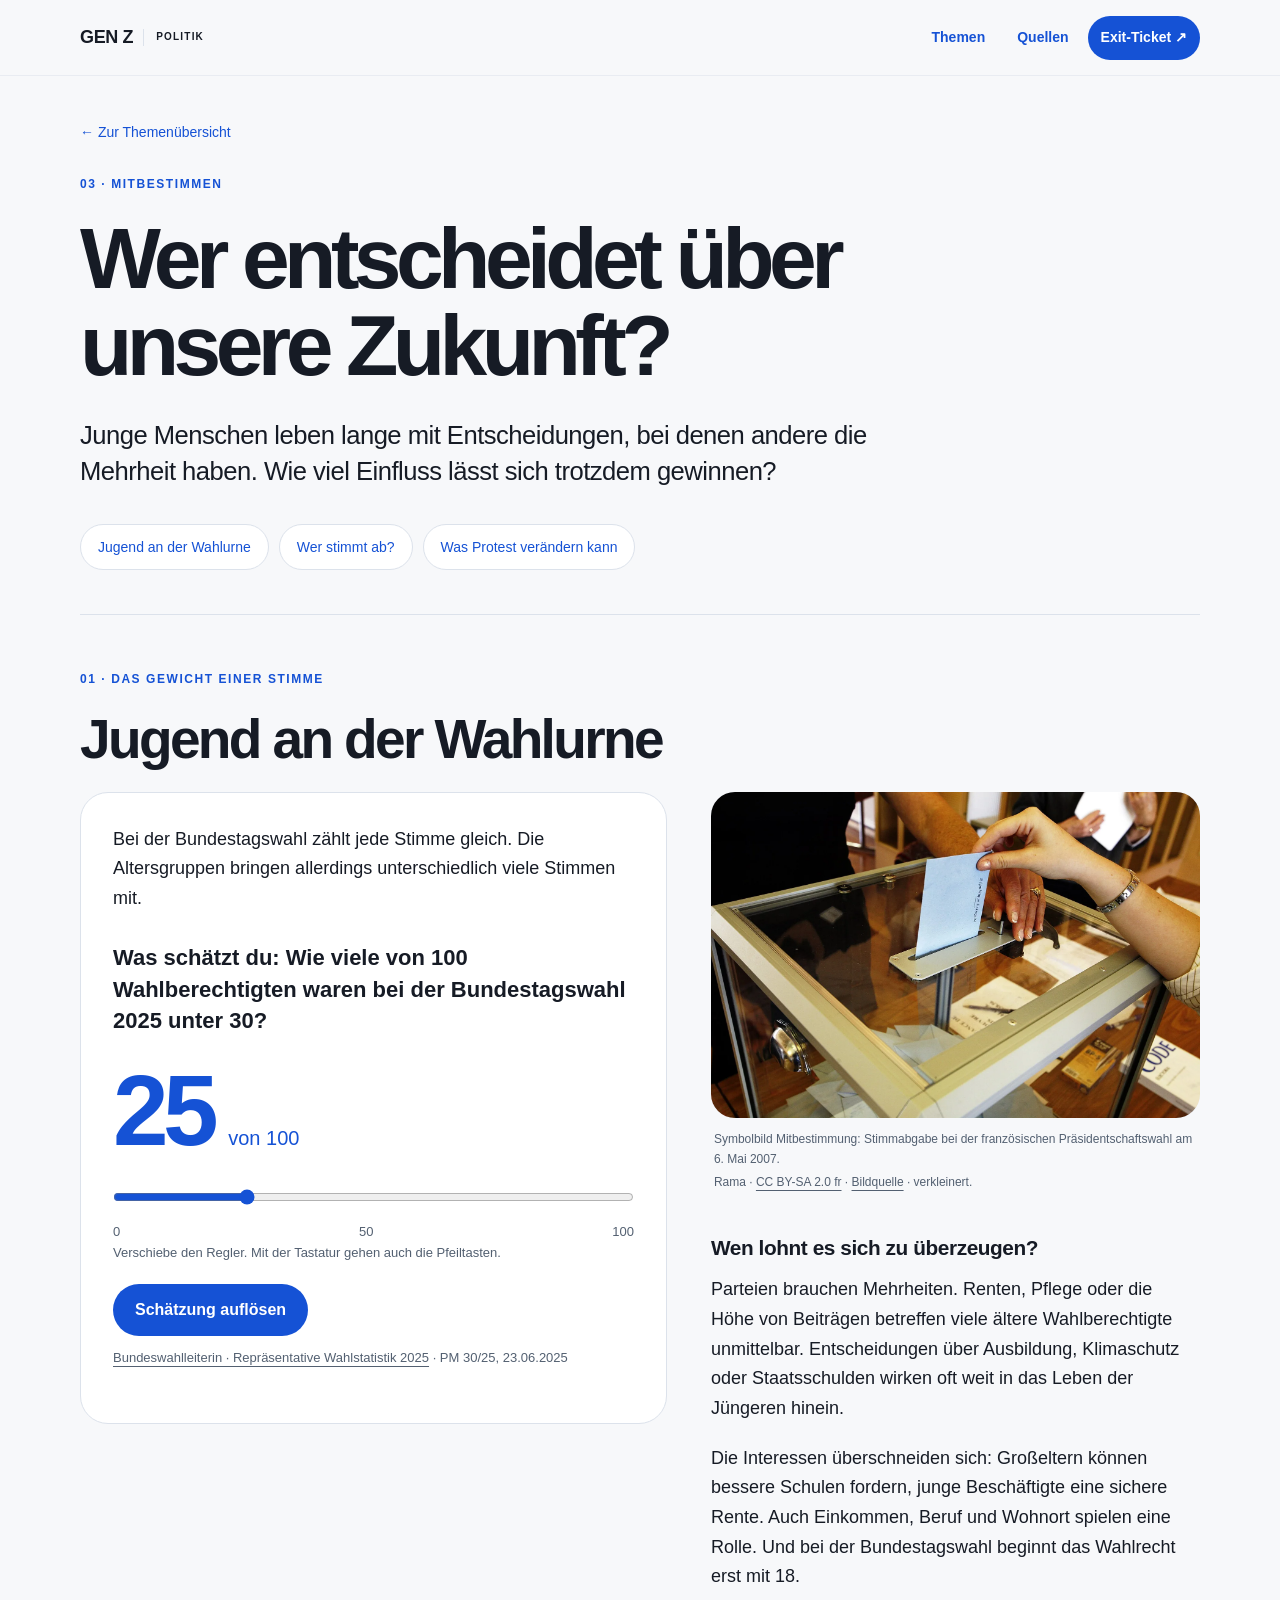
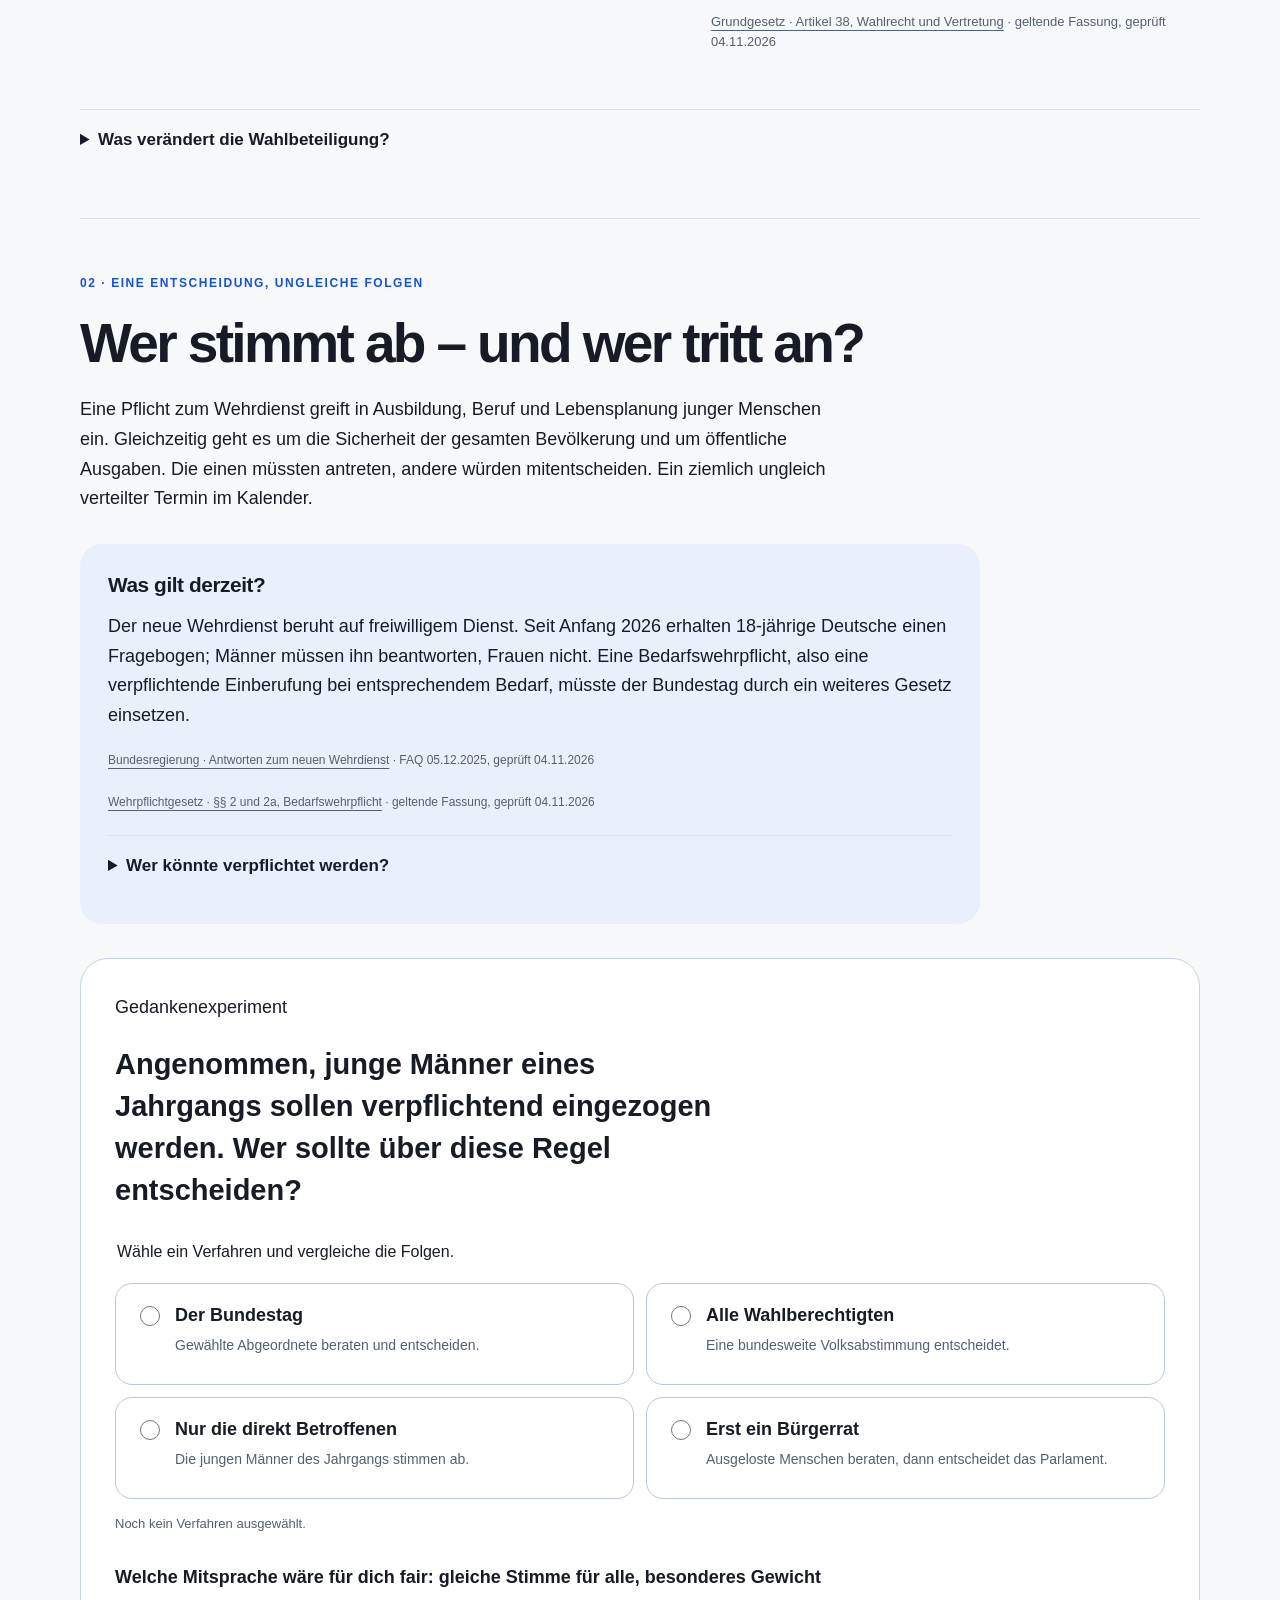
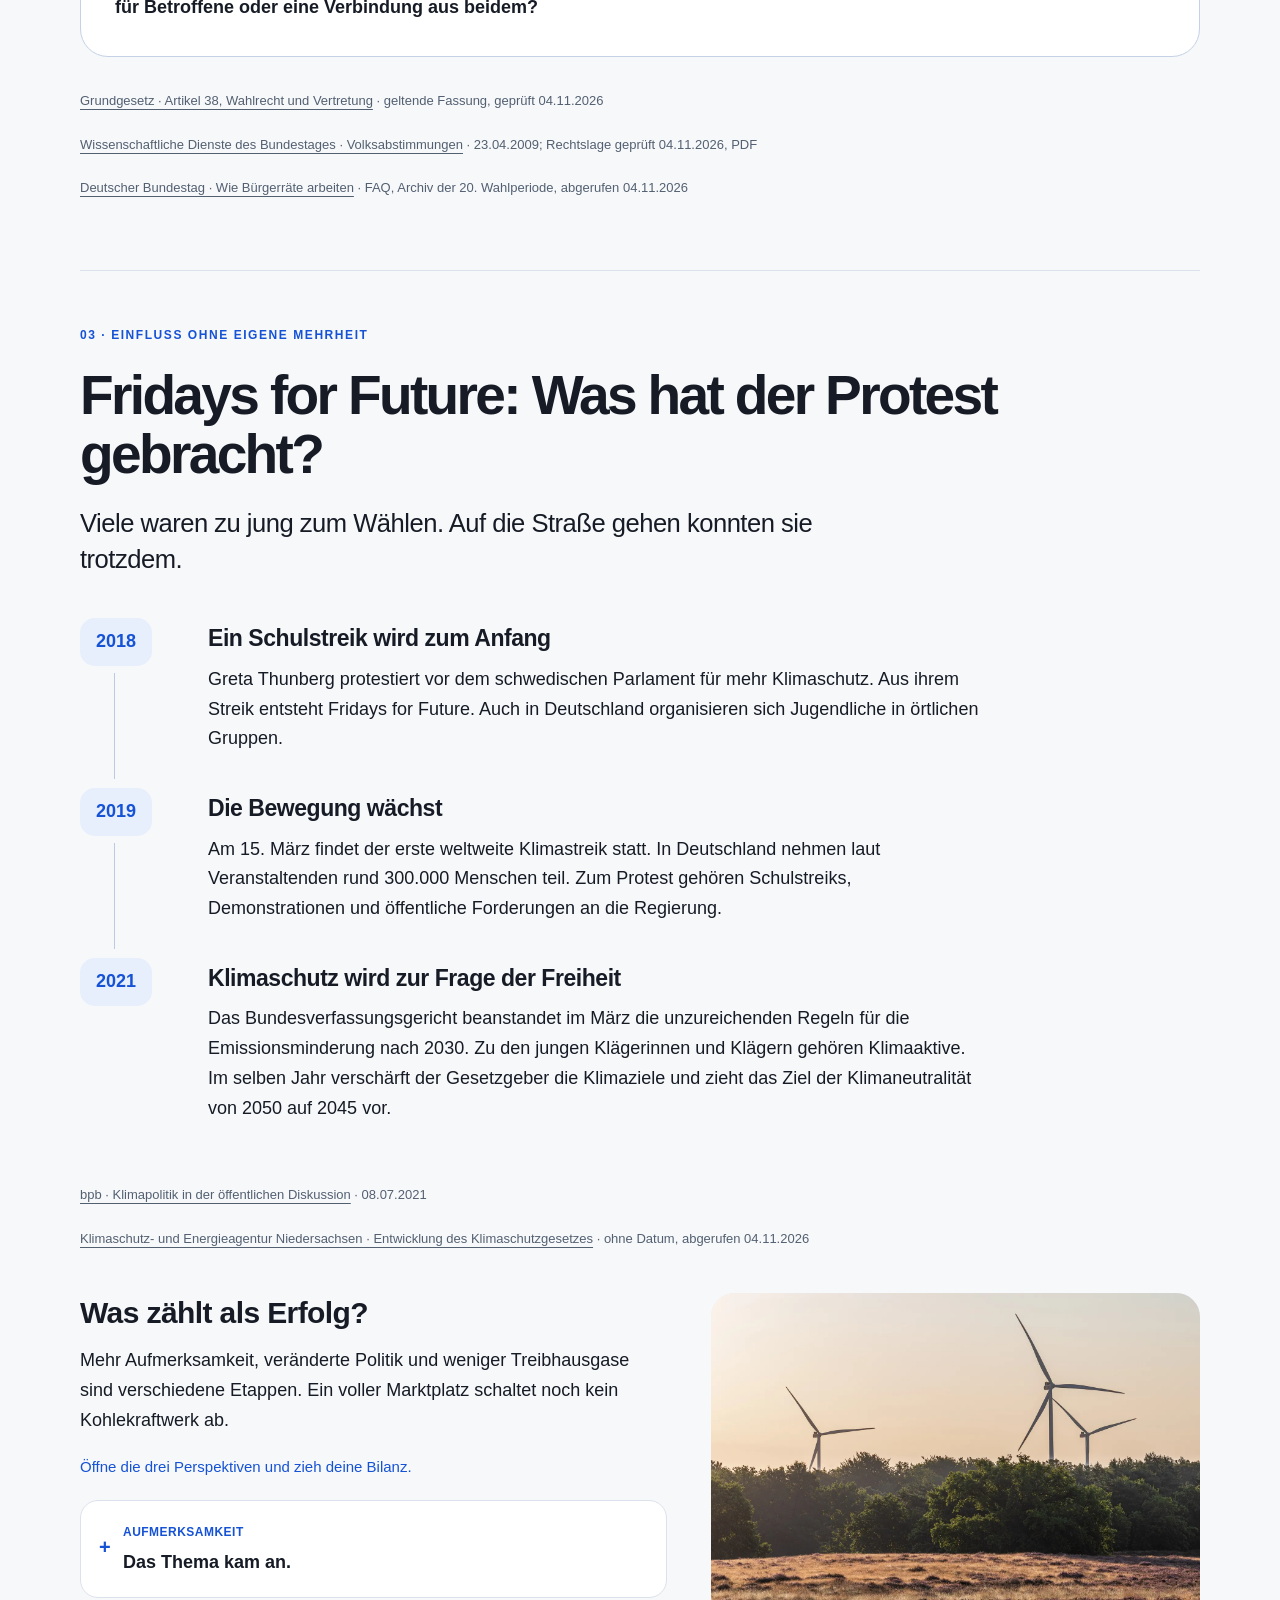
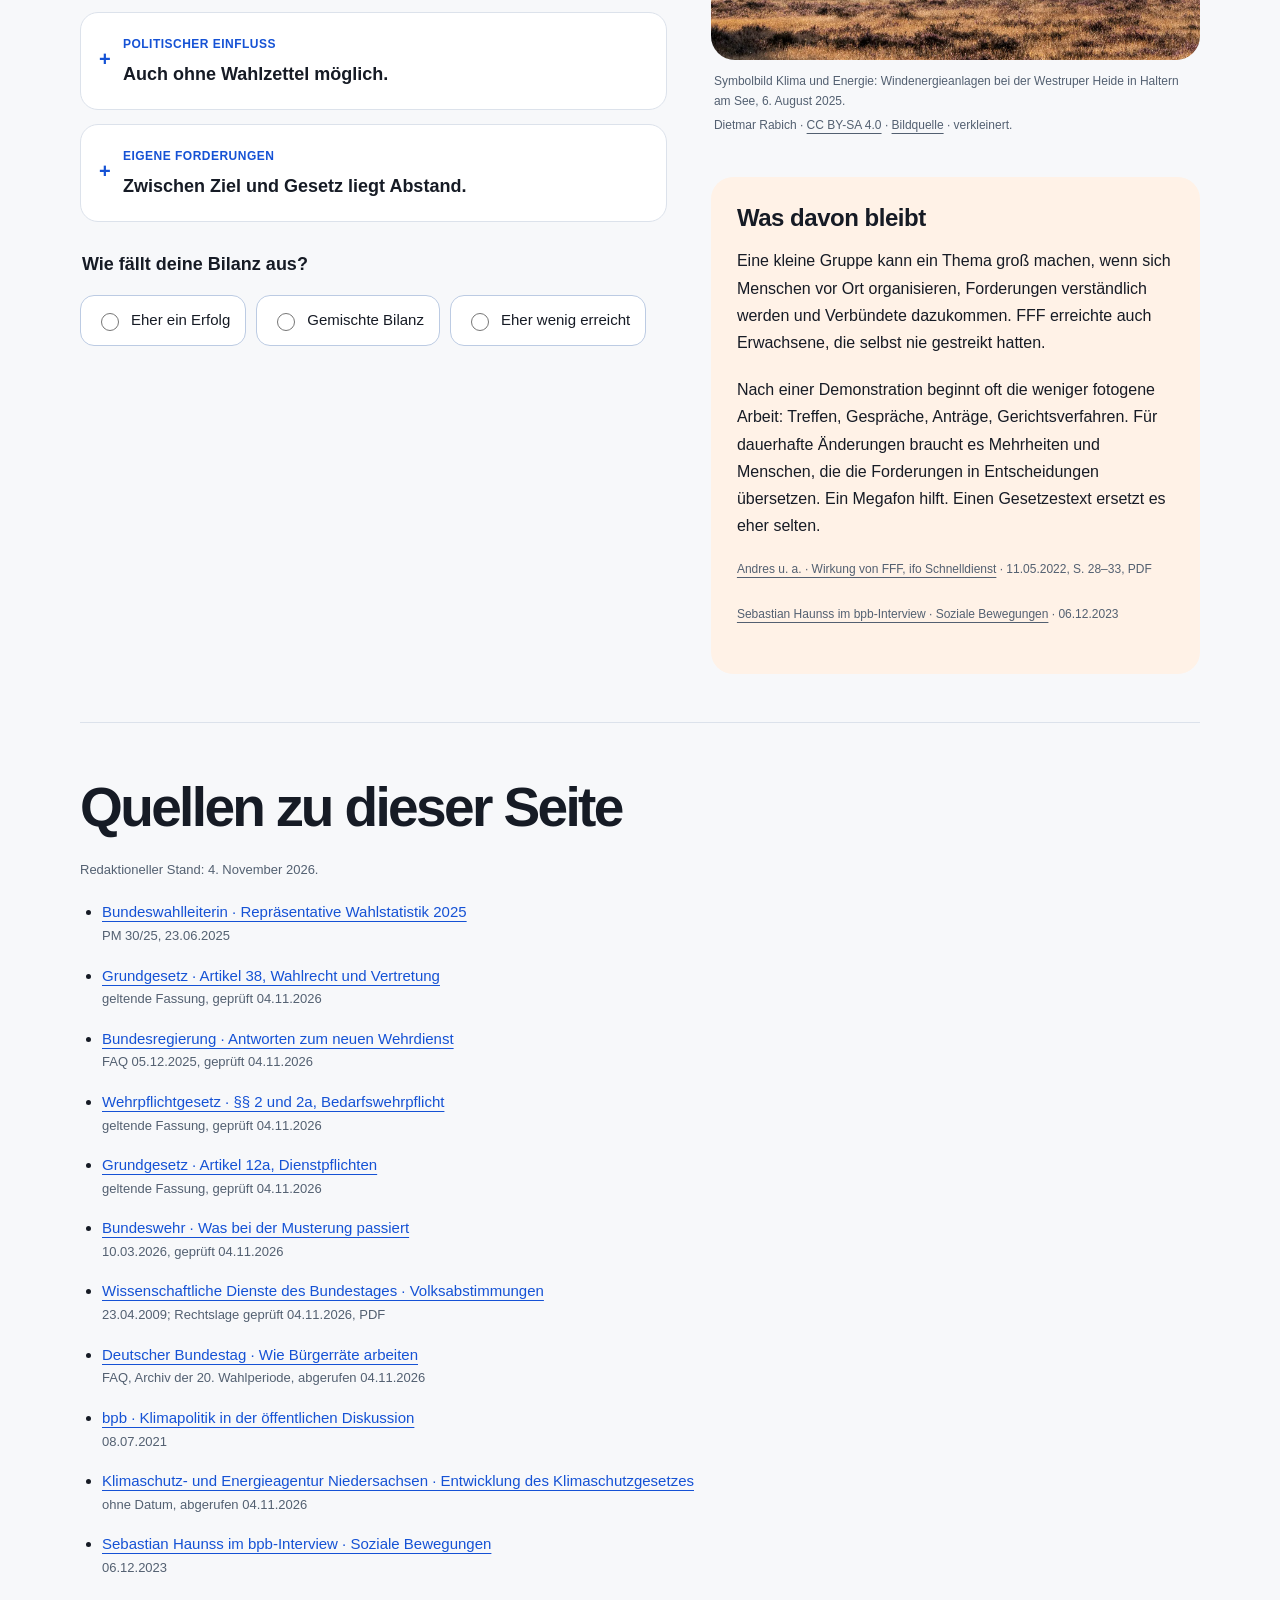
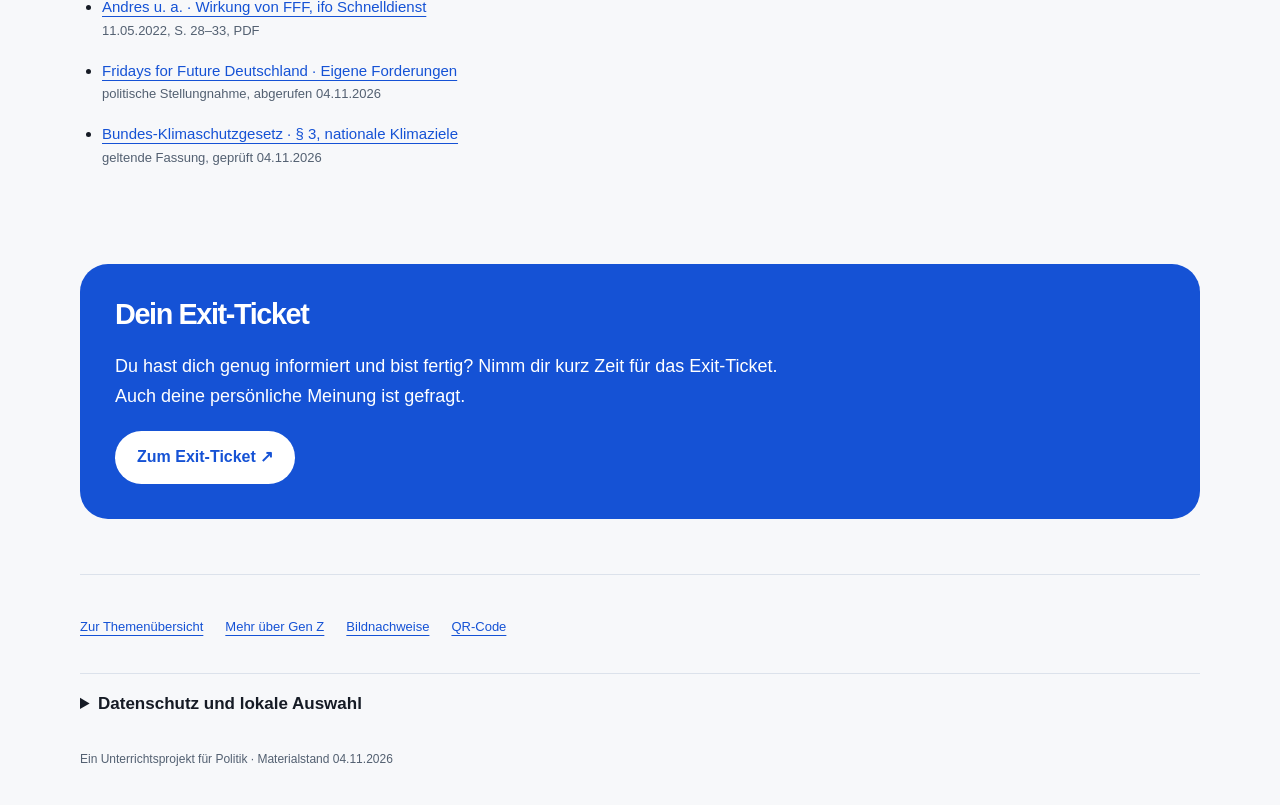
==== commit 6b176e78: "Rubrik 3 zu Zukunftsentscheidungen neu gestalten" ====
--- a/einfluss.html
+++ b/einfluss.html
@@ -1 +1,76 @@
-<!doctype html><html lang="de"><head><meta charset="utf-8"><meta name="viewport" content="width=device-width, initial-scale=1"><meta name="description" content="Wie viel Einfluss hat die Jugend? – Hintergründe, Stimmen und interaktive Beispiele zu den Gen-Z-Protesten."><title>Wie viel Einfluss hat die Jugend? · Gen Z</title><link rel="stylesheet" href="styles.css?v=4f53f76067"><script defer src="config.js"></script><script defer src="app.js?v=0701893d34"></script></head><body><a class="skip" href="#inhalt">Zum Inhalt</a><div class="topbar"><a class="wordmark" href="index.html#start" aria-label="Zur Startseite">GEN Z <span>POLITIK</span></a><nav aria-label="Hauptnavigation"><a href="index.html#themen">Themen</a><a href="#quellen">Quellen</a><a class="exit-link" href="https://form.menti.com/s/al8bbbb5jk79" target="_blank" rel="noopener noreferrer">Exit-Ticket ↗</a></nav></div><main class="wrap" id="inhalt"><header class="page-head"><a class="crumb" href="index.html#themen">← Zur Themenübersicht</a><p class="eyebrow">03 · Mitbestimmen</p><h1>Wie viel Einfluss hat die Jugend?</h1><p class="lead">Bei einer Wahl zählt jede Stimme gleich. Trotzdem sind die Altersgruppen unter den Wahlberechtigten unterschiedlich groß.</p></header><section class="section "><div class="data-panel"><label for="estimate">Was schätzt du: Wie viel Prozent der Wahlberechtigten zur Bundestagswahl 2025 waren unter 30? <output id="estimate-value">25</output> %</label><input id="estimate" type="range" min="0" max="100" value="25"><button id="reveal" type="button" class="primary" aria-expanded="false" aria-controls="chart">Schätzung auflösen</button><div id="chart" hidden><h2>Die Verteilung der Wahlberechtigten 2025</h2><div class="bars"><div class="bar-row"><span>Unter 30</span><div class="track"><i style="--bar:13%"></i></div><strong>13,0 %</strong></div><div class="bar-row"><span>30–59</span><div class="track"><i style="--bar:44.4%"></i></div><strong>44,4 %</strong></div><div class="bar-row"><span>Ab 60</span><div class="track"><i style="--bar:42.6%"></i></div><strong>42,6 %</strong></div></div><p id="estimate-feedback" role="status"></p><p class="small">Anteile der Wahlberechtigten bei der Bundestagswahl am 23.02.2025. Die repräsentative Wahlstatistik beruht auf ausgewählten Wahlbezirken. Unter 30: rechnerischer Rest aus den gerundeten Anteilen der beiden älteren Gruppen.</p></div><p class="source"><a href="https://www.bundeswahlleiterin.de/info/presse/mitteilungen/bundestagswahl-2025/30_25_ergebnisse-rws.html" target="_blank" rel="noopener noreferrer" class="">Bundeswahlleiterin · Repräsentative Wahlstatistik 2025</a> · PM 30/25, 23.06.2025</p></div></section><section class="section "><div class="story-grid"><div><h2>Wen wollen Parteien erreichen?</h2><p>Die Altersstruktur kann politische Entscheidungen beeinflussen: Parteien wollen möglichst viele Stimmen gewinnen. Eine zahlenmäßig große Gruppe kann deshalb besondere Aufmerksamkeit bekommen.</p><p>Eine ältere Person kann für bessere Schulen eintreten, eine jüngere gegen eine bestimmte Klimaschutzmaßnahme sein. Auch Einkommen, Beruf und Wohnort prägen politische Interessen. Dazu kommen Wahlbeteiligung und die Angebote der Parteien.</p><p>Das Mindestalter bei der Bundestagswahl beträgt 18 Jahre. Ein Teil der Gen Z ist deshalb noch nicht wahlberechtigt.</p></div><figure class="photo"><img src="mitbestimmung-wahlurne.webp" width="1600" height="1067" alt="Eine Hand wirft einen Umschlag in eine transparente Wahlurne." loading="lazy" decoding="async"><figcaption>Symbolbild Mitbestimmung: Stimmabgabe bei der französischen Präsidentschaftswahl am 6. Mai 2007.<span class="credit">Rama · <a href="https://creativecommons.org/licenses/by-sa/2.0/fr/deed.en" target="_blank" rel="noopener noreferrer" class="">CC BY-SA 2.0 fr</a> · <a href="https://commons.wikimedia.org/wiki/File:Election_MG_3455.JPG" target="_blank" rel="noopener noreferrer" class="">Bildquelle</a> · verkleinert.</span></figcaption></figure></div></section><section class="section "><div class="reading"><h2>Einfluss entsteht auch zwischen Wahlen</h2><p>Eine Schülervertretung bündelt Anliegen in der Schule. In Verbänden und Parteien können Menschen dauerhaft an Vorschlägen arbeiten. Eine Petition ist eine Bitte oder Beschwerde an eine zuständige öffentliche Stelle. Demonstrationen und öffentliche Debatten können Aufmerksamkeit schaffen und Menschen zusammenbringen.</p><p>Eine Forderung braucht meist eine zuständige Stelle, nachvollziehbare Gründe und genügend Unterstützung. Ein konkretes Anliegen ist oft leichter zu bearbeiten als der allgemeine Wunsch, dass Politik endlich etwas ändern soll.</p></div><h2>Was möchtest du ändern?</h2><div class="concern-buttons"><button type="button" data-route="bus" aria-pressed="false">Der Bus zur Schule fällt aus.</button><button type="button" data-route="school" aria-pressed="false">Unsere Schule braucht mehr Unterstützung.</button><button type="button" data-route="service" aria-pressed="false">Ich möchte andere Regeln zum Wehrdienst.</button></div><div id="route-result" class="route" role="status" hidden></div></section><section class="section "><div class="reading"><h2>Gehört werden – aber von wem vertreten?</h2><p>Die Klimaaktivistin Luisa Neubauer fordert im FAZ-Gespräch, jungen Menschen zuzuhören, statt sie vor allem als Problem zu behandeln.</p><p>Die BSK unterstützt Bildungsanliegen und plant eigene friedliche Proteste. Den Aufruf von „Gen Z regelt“ lehnt sie wegen der unklaren Organisationsstrukturen ab.</p></div><p class="source"><a href="https://podcastfuerdeutschland.podigee.io/2096-luisa-neubauer-zu-gen-z-regelt-junge-menschen-werden-behandelt-wie-ausserirdische" target="_blank" rel="noopener noreferrer" class="">FAZ · Gespräch mit Luisa Neubauer, mit Transkript</a> · 30.10.2026</p><p class="source"><a href="https://bsk-bund.de/distanzierung-von-den-proteste-am-31-10-2026/" target="_blank" rel="noopener noreferrer" class="">Bundesschüler*innenkonferenz · Stellungnahme</a> · 24.10.2026</p><article class="media-card"><p class="tag">Video & Originalstimmen</p><h3>Luisa Neubauer im Originalgespräch</h3><p>Im FAZ-Podcast spricht die Aktivistin über Anerkennung, die Anliegen junger Menschen und den Umgang mit der Protestinitiative.</p><p class=media-meta>30.10.2026 · Podcast: 27:01</p><a href="https://podcastfuerdeutschland.podigee.io/2096-luisa-neubauer-zu-gen-z-regelt-junge-menschen-werden-behandelt-wie-ausserirdische" target="_blank" rel="noopener noreferrer" class="media-link">Gespräch und Transkript bei der FAZ öffnen ↗</a></article><aside class="summary-box"><h2>Das Wichtigste in Kürze</h2><ul><li>Unter 30-Jährige stellen rund 13 Prozent der Wahlberechtigten zur Bundestagswahl 2025.</li><li>Einkommen, Beruf und Wohnort prägen politische Interessen.</li><li>Beteiligung wirkt am ehesten, wenn Anliegen und Zuständigkeit zusammenpassen.</li></ul></aside><form class="check panel" data-feedback="[&quot;Das verbindet ein überprüfbares Problem mit den zuständigen Stellen. Zusätzliche Fahrten brauchen trotzdem Personal, Fahrzeuge und Geld.&quot;, &quot;Öffentliche Aufmerksamkeit kann helfen. Ohne Angaben zu Linie, Zeiten und Ausfällen ist eine konkrete Lösung vor Ort jedoch schwerer durchzusetzen.&quot;, &quot;Wahlen sind ein Einflussweg. Für einen örtlichen Fahrplan sind aber andere Stellen direkt zuständig; eine Beschwerde ist auch zwischen Wahlen möglich.&quot;]"><h2>Kleiner Wissenscheck</h2><fieldset><legend>Euer Bus zur Schule fällt regelmäßig aus. Ihr wollt mehr erreichen als Zustimmung im Klassenchat. Welcher nächste Schritt passt am besten?</legend><div class="answers"><label class="answer"><input type="radio" name="einfluss" value="0"><span>Ausfälle sammeln und über die Schülervertretung beim Verkehrsunternehmen und zuständigen Kreis oder der Stadt eine Lösung verlangen.</span></label><label class="answer"><input type="radio" name="einfluss" value="1"><span>Viele Likes für einen bundesweiten Protest sammeln und zunächst auf lokale Angaben verzichten: Die Reichweite macht das Problem deutlich.</span></label><label class="answer"><input type="radio" name="einfluss" value="2"><span>Bei der nächsten Bundestagswahl eine passende Partei wählen und bis dahin auf Beschwerden verzichten: Busverkehr wird politisch entschieden.</span></label></div></fieldset><button class="primary" type="submit">Antwort prüfen</button><p class="feedback" role="status" tabindex="-1" hidden></p></form></section><section class="section " id=quellen><h2>Quellen zu dieser Seite</h2><p class="small">Redaktioneller Stand: 4. November 2026.</p><ul class="source-list"><li><a href="https://www.bundeswahlleiterin.de/info/presse/mitteilungen/bundestagswahl-2025/30_25_ergebnisse-rws.html" target="_blank" rel="noopener noreferrer" class="">Bundeswahlleiterin · Repräsentative Wahlstatistik 2025</a><span>PM 30/25, 23.06.2025</span></li><li><a href="https://podcastfuerdeutschland.podigee.io/2096-luisa-neubauer-zu-gen-z-regelt-junge-menschen-werden-behandelt-wie-ausserirdische" target="_blank" rel="noopener noreferrer" class="">FAZ · Gespräch mit Luisa Neubauer, mit Transkript</a><span>30.10.2026</span></li><li><a href="https://bsk-bund.de/distanzierung-von-den-proteste-am-31-10-2026/" target="_blank" rel="noopener noreferrer" class="">Bundesschüler*innenkonferenz · Stellungnahme</a><span>24.10.2026</span></li></ul></section><section class="exit-band"><h2>Dein Exit-Ticket</h2><p>Du hast dich genug informiert und bist fertig? Nimm dir kurz Zeit für das Exit-Ticket. Auch deine persönliche Meinung ist gefragt.</p><a class="primary menti-link" href="https://form.menti.com/s/al8bbbb5jk79" target="_blank" rel="noopener noreferrer">Zum Exit-Ticket ↗</a></section><footer class="page-footer"><nav aria-label="Weitere Links"><a href="index.html#themen">Zur Themenübersicht</a><a href="gen-z.html">Mehr über Gen Z</a><a href="BILDNACHWEISE.md">Bildnachweise</a><a href="qr-website.svg">QR-Code</a></nav><details><summary>Datenschutz und lokale Auswahl</summary><div><p>Merkliste und Einschätzung werden im Browser dieses Geräts gespeichert. Es gibt keine Analyse- oder Werbeskripte. GitHub verarbeitet beim Seitenaufruf technisch erforderliche Verbindungsdaten.</p><button type="button" class="quiet" data-clear-local>Lokale Auswahl löschen</button><p id="local-status" role="status"></p></div></details><p>Ein Unterrichtsprojekt für Politik · Materialstand 04.11.2026</p></footer></main><noscript><p class="wrap">Für die Interaktionen wird JavaScript benötigt.</p></noscript></body></html>+<!doctype html><html lang="de"><head><meta charset="utf-8"><meta name="viewport" content="width=device-width, initial-scale=1"><meta name="description" content="Wer entscheidet über unsere Zukunft? – Hintergründe, Stimmen und interaktive Beispiele zu den Gen-Z-Protesten."><title>Wer entscheidet über unsere Zukunft? · Gen Z</title><link rel="stylesheet" href="styles.css?v=7ae55ab4cf"><script defer src="config.js"></script><script defer src="app.js?v=ad3357a1f2"></script><link rel="stylesheet" href="einfluss.css?v=4243a86dfa"><script defer src="einfluss.js?v=f58c3b208d"></script></head><body><a class="skip" href="#inhalt">Zum Inhalt</a><div class="topbar"><a class="wordmark" href="index.html#start" aria-label="Zur Startseite">GEN Z <span>POLITIK</span></a><nav aria-label="Hauptnavigation"><a href="index.html#themen">Themen</a><a href="#quellen">Quellen</a><a class="exit-link" href="https://form.menti.com/s/al8bbbb5jk79" target="_blank" rel="noopener noreferrer">Exit-Ticket ↗</a></nav></div><main class="wrap" id="inhalt"><header class="page-head"><a class="crumb" href="index.html#themen">← Zur Themenübersicht</a><p class="eyebrow">03 · Mitbestimmen</p><h1>Wer entscheidet über unsere Zukunft?</h1><p class="lead">Junge Menschen leben lange mit Entscheidungen, bei denen andere die Mehrheit haben. Wie viel Einfluss lässt sich trotzdem gewinnen?</p></header><nav class="future-jump" aria-label="Auf dieser Seite"><a href="#wahlurne">Jugend an der Wahlurne</a><a href="#wehrdienst">Wer stimmt ab?</a><a href="#fridays">Was Protest verändern kann</a></nav>
+
+<section class="section" id="wahlurne">
+  <p class="eyebrow">01 · Das Gewicht einer Stimme</p>
+  <h2>Jugend an der Wahlurne</h2>
+  <div class="future-vote-layout">
+    <div class="future-estimate">
+      <p>Bei der Bundestagswahl zählt jede Stimme gleich. Die Altersgruppen bringen allerdings unterschiedlich viele Stimmen mit.</p>
+      <form id="future-estimate-form">
+        <label for="future-estimate">Was schätzt du: Wie viele von 100 Wahlberechtigten waren bei der Bundestagswahl 2025 unter 30?</label>
+        <div class="future-estimate-value"><output id="future-estimate-value" for="future-estimate">25</output><span>von 100</span></div>
+        <input id="future-estimate" type="range" min="0" max="100" step="1" value="25" aria-describedby="future-range-help">
+        <div class="future-range-ends" aria-hidden="true"><span>0</span><span>50</span><span>100</span></div>
+        <p class="small" id="future-range-help">Verschiebe den Regler. Mit der Tastatur gehen auch die Pfeiltasten.</p>
+        <button type="submit" class="primary" id="future-reveal" aria-expanded="false" aria-controls="future-vote-result">Schätzung auflösen</button>
+      </form>
+      <div id="future-vote-result" hidden>
+        <p class="future-estimate-feedback" id="future-estimate-feedback" role="status"></p>
+        <figure class="future-waffle-figure" aria-labelledby="future-waffle-title">
+          <figcaption id="future-waffle-title"><strong>100 Wahlberechtigte, nach Alter</strong><span>Bundestagswahl · 23. Februar 2025</span></figcaption>
+          <div class="future-waffle" aria-hidden="true"><i class="under30" style="--dot:0"></i><i class="under30" style="--dot:1"></i><i class="under30" style="--dot:2"></i><i class="under30" style="--dot:3"></i><i class="under30" style="--dot:4"></i><i class="under30" style="--dot:5"></i><i class="under30" style="--dot:6"></i><i class="under30" style="--dot:7"></i><i class="under30" style="--dot:8"></i><i class="under30" style="--dot:9"></i><i class="under30" style="--dot:10"></i><i class="under30" style="--dot:11"></i><i class="under30" style="--dot:12"></i><i class="middle" style="--dot:13"></i><i class="middle" style="--dot:14"></i><i class="middle" style="--dot:15"></i><i class="middle" style="--dot:16"></i><i class="middle" style="--dot:17"></i><i class="middle" style="--dot:18"></i><i class="middle" style="--dot:19"></i><i class="middle" style="--dot:20"></i><i class="middle" style="--dot:21"></i><i class="middle" style="--dot:22"></i><i class="middle" style="--dot:23"></i><i class="middle" style="--dot:24"></i><i class="middle" style="--dot:25"></i><i class="middle" style="--dot:26"></i><i class="middle" style="--dot:27"></i><i class="middle" style="--dot:28"></i><i class="middle" style="--dot:29"></i><i class="middle" style="--dot:30"></i><i class="middle" style="--dot:31"></i><i class="middle" style="--dot:32"></i><i class="middle" style="--dot:33"></i><i class="middle" style="--dot:34"></i><i class="middle" style="--dot:35"></i><i class="middle" style="--dot:36"></i><i class="middle" style="--dot:37"></i><i class="middle" style="--dot:38"></i><i class="middle" style="--dot:39"></i><i class="middle" style="--dot:40"></i><i class="middle" style="--dot:41"></i><i class="middle" style="--dot:42"></i><i class="middle" style="--dot:43"></i><i class="middle" style="--dot:44"></i><i class="middle" style="--dot:45"></i><i class="middle" style="--dot:46"></i><i class="middle" style="--dot:47"></i><i class="middle" style="--dot:48"></i><i class="middle" style="--dot:49"></i><i class="middle" style="--dot:50"></i><i class="middle" style="--dot:51"></i><i class="middle" style="--dot:52"></i><i class="middle" style="--dot:53"></i><i class="middle" style="--dot:54"></i><i class="middle" style="--dot:55"></i><i class="middle" style="--dot:56"></i><i class="older" style="--dot:57"></i><i class="older" style="--dot:58"></i><i class="older" style="--dot:59"></i><i class="older" style="--dot:60"></i><i class="older" style="--dot:61"></i><i class="older" style="--dot:62"></i><i class="older" style="--dot:63"></i><i class="older" style="--dot:64"></i><i class="older" style="--dot:65"></i><i class="older" style="--dot:66"></i><i class="older" style="--dot:67"></i><i class="older" style="--dot:68"></i><i class="older" style="--dot:69"></i><i class="older" style="--dot:70"></i><i class="older" style="--dot:71"></i><i class="older" style="--dot:72"></i><i class="older" style="--dot:73"></i><i class="older" style="--dot:74"></i><i class="older" style="--dot:75"></i><i class="older" style="--dot:76"></i><i class="older" style="--dot:77"></i><i class="older" style="--dot:78"></i><i class="older" style="--dot:79"></i><i class="older" style="--dot:80"></i><i class="older" style="--dot:81"></i><i class="older" style="--dot:82"></i><i class="older" style="--dot:83"></i><i class="older" style="--dot:84"></i><i class="older" style="--dot:85"></i><i class="older" style="--dot:86"></i><i class="older" style="--dot:87"></i><i class="older" style="--dot:88"></i><i class="older" style="--dot:89"></i><i class="older" style="--dot:90"></i><i class="older" style="--dot:91"></i><i class="older" style="--dot:92"></i><i class="older" style="--dot:93"></i><i class="older" style="--dot:94"></i><i class="older" style="--dot:95"></i><i class="older" style="--dot:96"></i><i class="older" style="--dot:97"></i><i class="older" style="--dot:98"></i><i class="older" style="--dot:99"></i></div>
+          <ul class="future-vote-legend"><li><i class="under30" aria-hidden="true"></i><span>Unter 30</span><strong>13,0 %</strong></li><li><i class="middle" aria-hidden="true"></i><span>30 bis 59</span><strong>44,4 %</strong></li><li><i class="older" aria-hidden="true"></i><span>Ab 60</span><strong>42,6 %</strong></li></ul>
+          <p class="small">Die 100 Punkte sind auf ganze Personen gerundet: 13 / 44 / 43. Der Anteil unter 30 ist aus den gerundeten Anteilen der beiden älteren Gruppen berechnet.</p>
+        </figure>
+        <p>Rund 13 junge Wahlberechtigte stehen rund 43 ab 60 gegenüber. Für Parteien ist eine große Altersgruppe ein wichtiger Teil ihrer möglichen Wählerschaft.</p>
+      </div>
+      <noscript><p>Auflösung: Unter 30 waren rund 13,0 %, 30 bis 59 waren 44,4 % und ab 60 waren 42,6 % der Wahlberechtigten.</p></noscript>
+      <p class="source"><a href="https://www.bundeswahlleiterin.de/info/presse/mitteilungen/bundestagswahl-2025/30_25_ergebnisse-rws.html" target="_blank" rel="noopener noreferrer" class="">Bundeswahlleiterin · Repräsentative Wahlstatistik 2025</a> · PM 30/25, 23.06.2025</p>
+    </div>
+    <div class="future-vote-context"><figure class="photo"><img src="mitbestimmung-wahlurne.webp" width="1600" height="1067" alt="Eine Hand wirft einen Umschlag in eine transparente Wahlurne." loading="lazy" decoding="async"><figcaption>Symbolbild Mitbestimmung: Stimmabgabe bei der französischen Präsidentschaftswahl am 6. Mai 2007.<span class="credit">Rama · <a href="https://creativecommons.org/licenses/by-sa/2.0/fr/deed.en" target="_blank" rel="noopener noreferrer" class="">CC BY-SA 2.0 fr</a> · <a href="https://commons.wikimedia.org/wiki/File:Election_MG_3455.JPG" target="_blank" rel="noopener noreferrer" class="">Bildquelle</a> · verkleinert.</span></figcaption></figure><h3>Wen lohnt es sich zu überzeugen?</h3><p>Parteien brauchen Mehrheiten. Renten, Pflege oder die Höhe von Beiträgen betreffen viele ältere Wahlberechtigte unmittelbar. Entscheidungen über Ausbildung, Klimaschutz oder Staatsschulden wirken oft weit in das Leben der Jüngeren hinein.</p><p>Die Interessen überschneiden sich: Großeltern können bessere Schulen fordern, junge Beschäftigte eine sichere Rente. Auch Einkommen, Beruf und Wohnort spielen eine Rolle. Und bei der Bundestagswahl beginnt das Wahlrecht erst mit 18.</p><p class="source"><a href="https://www.gesetze-im-internet.de/gg/art_38.html" target="_blank" rel="noopener noreferrer" class="">Grundgesetz · Artikel 38, Wahlrecht und Vertretung</a> · geltende Fassung, geprüft 04.11.2026</p></div>
+  </div>
+  <details class="future-detail"><summary>Was verändert die Wahlbeteiligung?</summary><div><p>2025 wählten insgesamt 82,5 Prozent der Wahlberechtigten. Bei den 21- bis 24-Jährigen waren es 78,3 Prozent, bei den 50- bis 69-Jährigen 85,5 Prozent. Eine Gruppe kann ihren Einfluss durch höhere Beteiligung stärken. Ganz wegwählen lässt sich der Altersunterschied damit allerdings nicht.</p><p>Die Angaben stammen aus der nach der Wahl ausgewerteten repräsentativen Wahlstatistik mit rund 1,9 Millionen Wahlberechtigten in der Stichprobe.</p><p class="source"><a href="https://www.bundeswahlleiterin.de/info/presse/mitteilungen/bundestagswahl-2025/30_25_ergebnisse-rws.html" target="_blank" rel="noopener noreferrer" class="">Bundeswahlleiterin · Repräsentative Wahlstatistik 2025</a> · PM 30/25, 23.06.2025</p></div></details>
+</section>
+
+<section class="section" id="wehrdienst">
+  <p class="eyebrow">02 · Eine Entscheidung, ungleiche Folgen</p>
+  <h2>Wer stimmt ab – und wer tritt an?</h2>
+  <div class="future-service-intro"><p>Eine Pflicht zum Wehrdienst greift in Ausbildung, Beruf und Lebensplanung junger Menschen ein. Gleichzeitig geht es um die Sicherheit der gesamten Bevölkerung und um öffentliche Ausgaben. Die einen müssten antreten, andere würden mitentscheiden. Ein ziemlich ungleich verteilter Termin im Kalender.</p></div>
+  <div class="future-law"><h3>Was gilt derzeit?</h3><p>Der neue Wehrdienst beruht auf freiwilligem Dienst. Seit Anfang 2026 erhalten 18-jährige Deutsche einen Fragebogen; Männer müssen ihn beantworten, Frauen nicht. Eine Bedarfswehrpflicht, also eine verpflichtende Einberufung bei entsprechendem Bedarf, müsste der Bundestag durch ein weiteres Gesetz einsetzen.</p><p class="source"><a href="https://www.bundesregierung.de/breg-de/aktuelles/antworten-zum-neuen-wehrdienst-2397476" target="_blank" rel="noopener noreferrer" class="">Bundesregierung · Antworten zum neuen Wehrdienst</a> · FAQ 05.12.2025, geprüft 04.11.2026</p><p class="source"><a href="https://www.gesetze-im-internet.de/wehrpflg/BJNR006510956.html" target="_blank" rel="noopener noreferrer" class="">Wehrpflichtgesetz · §§ 2 und 2a, Bedarfswehrpflicht</a> · geltende Fassung, geprüft 04.11.2026</p><details><summary>Wer könnte verpflichtet werden?</summary><div><p>Artikel 12a des Grundgesetzes ermöglicht die Verpflichtung von Männern ab 18 zum Wehrdienst. Für Frauen ist eine Pflicht zum Dienst mit der Waffe ausgeschlossen. Das Recht, den Kriegsdienst mit der Waffe aus Gewissensgründen zu verweigern, bleibt bestehen.</p><p>Für wehrpflichtige Männer ab Jahrgang 2008 ist eine verpflichtende Musterung vorgesehen. Die Bundeswehr baut die dafür nötigen Kapazitäten noch auf. Bei der Musterung wird die Eignung für den Dienst untersucht.</p><p class="source"><a href="https://www.gesetze-im-internet.de/gg/art_12a.html" target="_blank" rel="noopener noreferrer" class="">Grundgesetz · Artikel 12a, Dienstpflichten</a> · geltende Fassung, geprüft 04.11.2026</p><p class="source"><a href="https://www.bundeswehr.de/de/menschen-karrieren/neuer-wehrdienst/musterung" target="_blank" rel="noopener noreferrer" class="">Bundeswehr · Was bei der Musterung passiert</a> · 10.03.2026, geprüft 04.11.2026</p></div></details></div>
+  <div class="future-lab">
+    <p class="tag">Gedankenexperiment</p>
+    <p class="future-lab-question">Angenommen, junge Männer eines Jahrgangs sollen verpflichtend eingezogen werden. Wer sollte über diese Regel entscheiden?</p>
+    <fieldset class="future-procedure-choices"><legend>Wähle ein Verfahren und vergleiche die Folgen.</legend>
+      <label class="future-procedure-choice"><input type="radio" name="future-procedure" value="parliament" aria-controls="future-procedure-parliament"><span><strong>Der Bundestag</strong><small>Gewählte Abgeordnete beraten und entscheiden.</small></span></label>
+      <label class="future-procedure-choice"><input type="radio" name="future-procedure" value="referendum" aria-controls="future-procedure-referendum"><span><strong>Alle Wahlberechtigten</strong><small>Eine bundesweite Volksabstimmung entscheidet.</small></span></label>
+      <label class="future-procedure-choice"><input type="radio" name="future-procedure" value="affected" aria-controls="future-procedure-affected"><span><strong>Nur die direkt Betroffenen</strong><small>Die jungen Männer des Jahrgangs stimmen ab.</small></span></label>
+      <label class="future-procedure-choice"><input type="radio" name="future-procedure" value="council" aria-controls="future-procedure-council"><span><strong>Erst ein Bürgerrat</strong><small>Ausgeloste Menschen beraten, dann entscheidet das Parlament.</small></span></label>
+    </fieldset>
+    <p class="small" id="future-procedure-status" role="status">Noch kein Verfahren ausgewählt.</p>
+    <article class="future-procedure-panel" id="future-procedure-parliament" hidden><h3>Der Bundestag entscheidet</h3><div class="future-tradeoffs"><div><h4>Die Stärke</h4><p>Abgeordnete können Sicherheit, Kosten und persönliche Belastungen gemeinsam abwägen. Sie sind gewählt, müssen sich öffentlicher Kritik stellen und können abgewählt werden.</p></div><div><h4>Der Konflikt</h4><p>Die meisten entscheiden über eine Pflicht, die sie selbst nicht trifft. Jüngere haben schon bei der Wahl weniger Stimmen; ihre Erfahrungen müssen in Anhörungen und Debatten Gehör finden.</p></div></div><p class="future-followup">Entscheidend wäre auch, wie stark Betroffene an der Vorbereitung des Gesetzes beteiligt werden.</p></article>
+    <article class="future-procedure-panel" id="future-procedure-referendum" hidden><h3>Alle Wahlberechtigten stimmen ab</h3><div class="future-tradeoffs"><div><h4>Die Stärke</h4><p>Die Entscheidung läge direkt bei den Bürgerinnen und Bürgern. Jede Stimme hätte dasselbe Gewicht, die Zustimmung oder Ablehnung wäre unmittelbar sichtbar.</p></div><div><h4>Der Konflikt</h4><p>Auch hier wären Ältere zahlenmäßig im Vorteil. Ein Ja oder Nein lässt außerdem wenig Platz für Fragen zu Ausnahmen, Dauer und sozialem Ausgleich.</p></div></div><p class="future-followup">Ein bundesweiter Volksentscheid über den Wehrdienst ist nach geltendem Recht nicht vorgesehen. Dafür müsste die rechtliche Grundlage erst geschaffen werden.</p></article>
+    <article class="future-procedure-panel" id="future-procedure-affected" hidden><h3>Nur die Betroffenen stimmen ab</h3><div class="future-tradeoffs"><div><h4>Die Stärke</h4><p>Das stärkste Mitspracherecht hätten diejenigen, deren Lebensplanung und persönliche Sicherheit unmittelbar berührt wären. Niemand könnte die eigene Zustimmung bequem anderen zumuten.</p></div><div><h4>Der Konflikt</h4><p>Die Entscheidung hätte Folgen für alle: für Verteidigung, Steuern und andere Jahrgänge. Frauen und die übrige Bevölkerung hätten in diesem Modell keine Stimme.</p></div></div><p class="future-followup">Eine solche Sonderabstimmung gibt es derzeit nicht. Politisch stellt sich die Frage, ob direkte Betroffenheit ein zusätzliches Mitspracherecht begründen sollte.</p></article>
+    <article class="future-procedure-panel" id="future-procedure-council" hidden><h3>Ein Bürgerrat bereitet die Entscheidung vor</h3><div class="future-tradeoffs"><div><h4>Die Stärke</h4><p>Ausgeloste Menschen unterschiedlicher Altersgruppen beraten mit Fachleuten und Betroffenen. Junge Stimmen könnten gezielt eingebunden und schwierige Details ausführlicher besprochen werden.</p></div><div><h4>Der Konflikt</h4><p>Die Teilnehmenden wären nicht gewählt. Auswahl und Zusammensetzung wären umstritten; die Empfehlungen könnten im Bundestag auch ohne Folgen bleiben.</p></div></div><p class="future-followup">Bürgerräte geben Empfehlungen ab. In diesem Modell bliebe die verbindliche Entscheidung beim gewählten Parlament.</p></article>
+    <p class="future-reflection">Welche Mitsprache wäre für dich fair: gleiche Stimme für alle, besonderes Gewicht für Betroffene oder eine Verbindung aus beidem?</p>
+  </div>
+  <div class="future-procedure-sources"><p class="source"><a href="https://www.gesetze-im-internet.de/gg/art_38.html" target="_blank" rel="noopener noreferrer" class="">Grundgesetz · Artikel 38, Wahlrecht und Vertretung</a> · geltende Fassung, geprüft 04.11.2026</p><p class="source"><a href="https://www.bundestag.de/resource/blob/494476/161b76d11783fef538703d829eb12a9f/Volksabstimmungen.pdf" target="_blank" rel="noopener noreferrer" class="">Wissenschaftliche Dienste des Bundestages · Volksabstimmungen</a> · 23.04.2009; Rechtslage geprüft 04.11.2026, PDF</p><p class="source"><a href="https://www.bundestag.de/webarchiv/Ausschuesse/ausschuesse20/weitere_gremien/buergerraete/faq-inhalt-946914" target="_blank" rel="noopener noreferrer" class="">Deutscher Bundestag · Wie Bürgerräte arbeiten</a> · FAQ, Archiv der 20. Wahlperiode, abgerufen 04.11.2026</p></div>
+</section>
+
+<section class="section" id="fridays">
+  <p class="eyebrow">03 · Einfluss ohne eigene Mehrheit</p>
+  <h2>Fridays for Future: Was hat der Protest gebracht?</h2>
+  <p class="lead">Viele waren zu jung zum Wählen. Auf die Straße gehen konnten sie trotzdem.</p>
+  <ol class="future-fff-history">
+    <li><span class="future-year">2018</span><div><h3>Ein Schulstreik wird zum Anfang</h3><p>Greta Thunberg protestiert vor dem schwedischen Parlament für mehr Klimaschutz. Aus ihrem Streik entsteht Fridays for Future. Auch in Deutschland organisieren sich Jugendliche in örtlichen Gruppen.</p></div></li>
+    <li><span class="future-year">2019</span><div><h3>Die Bewegung wächst</h3><p>Am 15. März findet der erste weltweite Klimastreik statt. In Deutschland nehmen laut Veranstaltenden rund 300.000 Menschen teil. Zum Protest gehören Schulstreiks, Demonstrationen und öffentliche Forderungen an die Regierung.</p></div></li>
+    <li><span class="future-year">2021</span><div><h3>Klimaschutz wird zur Frage der Freiheit</h3><p>Das Bundesverfassungsgericht beanstandet im März die unzureichenden Regeln für die Emissionsminderung nach 2030. Zu den jungen Klägerinnen und Klägern gehören Klimaaktive. Im selben Jahr verschärft der Gesetzgeber die Klimaziele und zieht das Ziel der Klimaneutralität von 2050 auf 2045 vor.</p></div></li>
+  </ol>
+  <p class="source"><a href="https://www.bpb.de/shop/zeitschriften/izpb/klima-347/336233/klimapolitik-in-der-oeffentlichen-diskussion/" target="_blank" rel="noopener noreferrer" class="">bpb · Klimapolitik in der öffentlichen Diskussion</a> · 08.07.2021</p><p class="source"><a href="https://www.klimaschutz-niedersachsen.de/Gesetze/KSG.php" target="_blank" rel="noopener noreferrer" class="">Klimaschutz- und Energieagentur Niedersachsen · Entwicklung des Klimaschutzgesetzes</a> · ohne Datum, abgerufen 04.11.2026</p>
+  <div class="future-fff-layout"><div class="future-fff-balance"><h3>Was zählt als Erfolg?</h3><p>Mehr Aufmerksamkeit, veränderte Politik und weniger Treibhausgase sind verschiedene Etappen. Ein voller Marktplatz schaltet noch kein Kohlekraftwerk ab.</p><p class="future-task">Öffne die drei Perspektiven und zieh deine Bilanz.</p>
+    <details class="future-impact"><summary><span>Aufmerksamkeit</span><strong>Das Thema kam an.</strong></summary><div><p>Protestforscher Sebastian Haunss beschreibt, wie FFF die Klimakrise als Problem der eigenen Zukunft sichtbar machte. 2019 wurde Klimaschutz zu einem zentralen Thema der politischen Debatte. Später konkurrierte es wieder stärker mit Corona, Krieg und anderen Krisen.</p><p class="source"><a href="https://www.bpb.de/themen/klimawandel/dossier-klimawandel/543176/soziale-bewegungen-brauchen-einen-langen-atem/" target="_blank" rel="noopener noreferrer" class="">Sebastian Haunss im bpb-Interview · Soziale Bewegungen</a> · 06.12.2023</p></div></details>
+    <details class="future-impact"><summary><span>Politischer Einfluss</span><strong>Auch ohne Wahlzettel möglich.</strong></summary><div><p>Eine Studie im ifo Schnelldienst untersucht Wahlen von 2019 bis 2021. Sie findet, dass stärkere lokale Klimastreiks die Wahlergebnisse beeinflussten, besonders zugunsten der Grünen. Als einen Wirkungsweg sehen die Forschenden Gespräche zwischen protestierenden Jugendlichen und ihren Eltern.</p><p>Gleichzeitig brachten Klimaaktive Anliegen vor Gericht. Politischer Druck, Klagen und Entscheidungen in Parlamenten griffen ineinander.</p><p class="source"><a href="https://www.ifo.de/DocDL/sd-2022-05-andres-etal-fridays-for-furture.pdf" target="_blank" rel="noopener noreferrer" class="">Andres u. a. · Wirkung von FFF, ifo Schnelldienst</a> · 11.05.2022, S. 28–33, PDF</p><p class="source"><a href="https://www.klimaschutz-niedersachsen.de/Gesetze/KSG.php" target="_blank" rel="noopener noreferrer" class="">Klimaschutz- und Energieagentur Niedersachsen · Entwicklung des Klimaschutzgesetzes</a> · ohne Datum, abgerufen 04.11.2026</p><details><summary>Wie wurde die Wirkung untersucht?</summary><div><p>Die Forschenden verknüpfen Streik- und Mobilitätsdaten mit Wahlergebnissen. Sie berücksichtigen regionale Unterschiede und nutzen unerwarteten Regen an Streiktagen, der die Teilnahme beeinflusst. So untersuchen sie, welcher Anteil einer Veränderung tatsächlich auf die Proteste zurückgeht.</p><p class="source"><a href="https://www.ifo.de/DocDL/sd-2022-05-andres-etal-fridays-for-furture.pdf" target="_blank" rel="noopener noreferrer" class="">Andres u. a. · Wirkung von FFF, ifo Schnelldienst</a> · 11.05.2022, S. 28–33, PDF</p></div></details></div></details>
+    <details class="future-impact"><summary><span>Eigene Forderungen</span><strong>Zwischen Ziel und Gesetz liegt Abstand.</strong></summary><div><p>FFF fordert für Deutschland Klimaneutralität bis 2035 und den Kohleausstieg bis 2030. Das geltende Klimaschutzgesetz setzt Netto-Treibhausgasneutralität für 2045 fest. Die Bewegung hat ihre Forderungen damit nicht vollständig durchgesetzt.</p><p>Haunss bewertet die Bewegung als wirksam, beschreibt aber auch Widerstände bei der Umsetzung: Wie schnell soll sich die Wirtschaft verändern, wer trägt die Kosten, welche Arbeitsplätze entstehen oder fallen weg?</p><p class="source"><a href="https://fridaysforfuture.de/forderungen/" target="_blank" rel="noopener noreferrer" class="">Fridays for Future Deutschland · Eigene Forderungen</a> · politische Stellungnahme, abgerufen 04.11.2026</p><p class="source"><a href="https://www.gesetze-im-internet.de/ksg/BJNR251310019.html" target="_blank" rel="noopener noreferrer" class="">Bundes-Klimaschutzgesetz · § 3, nationale Klimaziele</a> · geltende Fassung, geprüft 04.11.2026</p><p class="source"><a href="https://www.bpb.de/themen/klimawandel/dossier-klimawandel/543176/soziale-bewegungen-brauchen-einen-langen-atem/" target="_blank" rel="noopener noreferrer" class="">Sebastian Haunss im bpb-Interview · Soziale Bewegungen</a> · 06.12.2023</p></div></details>
+    <fieldset class="future-balance"><legend>Wie fällt deine Bilanz aus?</legend><div><label><input type="radio" name="future-fff-verdict" value="success"><span>Eher ein Erfolg</span></label><label><input type="radio" name="future-fff-verdict" value="partial"><span>Gemischte Bilanz</span></label><label><input type="radio" name="future-fff-verdict" value="limited"><span>Eher wenig erreicht</span></label></div></fieldset><p class="future-verdict-feedback" id="future-verdict-feedback" role="status" hidden></p>
+  </div><div class="future-fff-aside"><figure class="photo"><img src="klima-windenergie.webp" width="1600" height="1200" alt="Windräder hinter einer Heidefläche im warmen Morgenlicht." loading="lazy" decoding="async"><figcaption>Symbolbild Klima und Energie: Windenergieanlagen bei der Westruper Heide in Haltern am See, 6. August 2025.<span class="credit">Dietmar Rabich · <a href="https://creativecommons.org/licenses/by-sa/4.0" target="_blank" rel="noopener noreferrer" class="">CC BY-SA 4.0</a> · <a href="https://commons.wikimedia.org/wiki/File:Haltern_am_See,_Westruper_Heide,_Blick_auf_Windenergieanlagen_--_2025_--_8718.jpg" target="_blank" rel="noopener noreferrer" class="">Bildquelle</a> · verkleinert.</span></figcaption></figure><div class="future-takeaway"><h3>Was davon bleibt</h3><p>Eine kleine Gruppe kann ein Thema groß machen, wenn sich Menschen vor Ort organisieren, Forderungen verständlich werden und Verbündete dazukommen. FFF erreichte auch Erwachsene, die selbst nie gestreikt hatten.</p><p>Nach einer Demonstration beginnt oft die weniger fotogene Arbeit: Treffen, Gespräche, Anträge, Gerichtsverfahren. Für dauerhafte Änderungen braucht es Mehrheiten und Menschen, die die Forderungen in Entscheidungen übersetzen. Ein Megafon hilft. Einen Gesetzestext ersetzt es eher selten.</p><p class="source"><a href="https://www.ifo.de/DocDL/sd-2022-05-andres-etal-fridays-for-furture.pdf" target="_blank" rel="noopener noreferrer" class="">Andres u. a. · Wirkung von FFF, ifo Schnelldienst</a> · 11.05.2022, S. 28–33, PDF</p><p class="source"><a href="https://www.bpb.de/themen/klimawandel/dossier-klimawandel/543176/soziale-bewegungen-brauchen-einen-langen-atem/" target="_blank" rel="noopener noreferrer" class="">Sebastian Haunss im bpb-Interview · Soziale Bewegungen</a> · 06.12.2023</p></div></div></div>
+</section>
+<section class="section " id=quellen><h2>Quellen zu dieser Seite</h2><p class="small">Redaktioneller Stand: 4. November 2026.</p><ul class="source-list"><li><a href="https://www.bundeswahlleiterin.de/info/presse/mitteilungen/bundestagswahl-2025/30_25_ergebnisse-rws.html" target="_blank" rel="noopener noreferrer" class="">Bundeswahlleiterin · Repräsentative Wahlstatistik 2025</a><span>PM 30/25, 23.06.2025</span></li><li><a href="https://www.gesetze-im-internet.de/gg/art_38.html" target="_blank" rel="noopener noreferrer" class="">Grundgesetz · Artikel 38, Wahlrecht und Vertretung</a><span>geltende Fassung, geprüft 04.11.2026</span></li><li><a href="https://www.bundesregierung.de/breg-de/aktuelles/antworten-zum-neuen-wehrdienst-2397476" target="_blank" rel="noopener noreferrer" class="">Bundesregierung · Antworten zum neuen Wehrdienst</a><span>FAQ 05.12.2025, geprüft 04.11.2026</span></li><li><a href="https://www.gesetze-im-internet.de/wehrpflg/BJNR006510956.html" target="_blank" rel="noopener noreferrer" class="">Wehrpflichtgesetz · §§ 2 und 2a, Bedarfswehrpflicht</a><span>geltende Fassung, geprüft 04.11.2026</span></li><li><a href="https://www.gesetze-im-internet.de/gg/art_12a.html" target="_blank" rel="noopener noreferrer" class="">Grundgesetz · Artikel 12a, Dienstpflichten</a><span>geltende Fassung, geprüft 04.11.2026</span></li><li><a href="https://www.bundeswehr.de/de/menschen-karrieren/neuer-wehrdienst/musterung" target="_blank" rel="noopener noreferrer" class="">Bundeswehr · Was bei der Musterung passiert</a><span>10.03.2026, geprüft 04.11.2026</span></li><li><a href="https://www.bundestag.de/resource/blob/494476/161b76d11783fef538703d829eb12a9f/Volksabstimmungen.pdf" target="_blank" rel="noopener noreferrer" class="">Wissenschaftliche Dienste des Bundestages · Volksabstimmungen</a><span>23.04.2009; Rechtslage geprüft 04.11.2026, PDF</span></li><li><a href="https://www.bundestag.de/webarchiv/Ausschuesse/ausschuesse20/weitere_gremien/buergerraete/faq-inhalt-946914" target="_blank" rel="noopener noreferrer" class="">Deutscher Bundestag · Wie Bürgerräte arbeiten</a><span>FAQ, Archiv der 20. Wahlperiode, abgerufen 04.11.2026</span></li><li><a href="https://www.bpb.de/shop/zeitschriften/izpb/klima-347/336233/klimapolitik-in-der-oeffentlichen-diskussion/" target="_blank" rel="noopener noreferrer" class="">bpb · Klimapolitik in der öffentlichen Diskussion</a><span>08.07.2021</span></li><li><a href="https://www.klimaschutz-niedersachsen.de/Gesetze/KSG.php" target="_blank" rel="noopener noreferrer" class="">Klimaschutz- und Energieagentur Niedersachsen · Entwicklung des Klimaschutzgesetzes</a><span>ohne Datum, abgerufen 04.11.2026</span></li><li><a href="https://www.bpb.de/themen/klimawandel/dossier-klimawandel/543176/soziale-bewegungen-brauchen-einen-langen-atem/" target="_blank" rel="noopener noreferrer" class="">Sebastian Haunss im bpb-Interview · Soziale Bewegungen</a><span>06.12.2023</span></li><li><a href="https://www.ifo.de/DocDL/sd-2022-05-andres-etal-fridays-for-furture.pdf" target="_blank" rel="noopener noreferrer" class="">Andres u. a. · Wirkung von FFF, ifo Schnelldienst</a><span>11.05.2022, S. 28–33, PDF</span></li><li><a href="https://fridaysforfuture.de/forderungen/" target="_blank" rel="noopener noreferrer" class="">Fridays for Future Deutschland · Eigene Forderungen</a><span>politische Stellungnahme, abgerufen 04.11.2026</span></li><li><a href="https://www.gesetze-im-internet.de/ksg/BJNR251310019.html" target="_blank" rel="noopener noreferrer" class="">Bundes-Klimaschutzgesetz · § 3, nationale Klimaziele</a><span>geltende Fassung, geprüft 04.11.2026</span></li></ul></section><section class="exit-band"><h2>Dein Exit-Ticket</h2><p>Du hast dich genug informiert und bist fertig? Nimm dir kurz Zeit für das Exit-Ticket. Auch deine persönliche Meinung ist gefragt.</p><a class="primary menti-link" href="https://form.menti.com/s/al8bbbb5jk79" target="_blank" rel="noopener noreferrer">Zum Exit-Ticket ↗</a></section><footer class="page-footer"><nav aria-label="Weitere Links"><a href="index.html#themen">Zur Themenübersicht</a><a href="gen-z.html">Mehr über Gen Z</a><a href="BILDNACHWEISE.md">Bildnachweise</a><a href="qr-website.svg">QR-Code</a></nav><details><summary>Datenschutz und lokale Auswahl</summary><div><p>Merkliste und Einschätzung werden im Browser dieses Geräts gespeichert. Es gibt keine Analyse- oder Werbeskripte. GitHub verarbeitet beim Seitenaufruf technisch erforderliche Verbindungsdaten.</p><button type="button" class="quiet" data-clear-local>Lokale Auswahl löschen</button><p id="local-status" role="status"></p></div></details><p>Ein Unterrichtsprojekt für Politik · Materialstand 04.11.2026</p></footer></main><noscript><p class="wrap">Für die Interaktionen wird JavaScript benötigt.</p></noscript></body></html>
--- a/styles.css
+++ b/styles.css
@@ -15,3 +15,8 @@
 
 /* Debatte: eigenständig gezeichnete Forsa-Grafik, ohne externe Bibliothek. */
 .poll-figure{margin:28px 0;padding:26px;background:#fff;border:1px solid var(--line);border-radius:24px}.poll-layout{display:grid;grid-template-columns:minmax(220px,360px) 1fr;gap:45px;align-items:center;max-width:800px;margin:auto}.poll-pie{width:100%;height:auto}.poll-legend{list-style:none;padding:0;margin:0;display:grid;gap:22px}.poll-legend li{display:flex;align-items:center;gap:16px}.poll-swatch{width:20px;height:20px;border-radius:6px;flex:0 0 20px}.poll-yes{background:#1552d5}.poll-no{background:#73849b}.poll-unknown{background:#dce2eb;border:1px solid #b4c0d0}.poll-legend strong{display:block;font-size:2rem;line-height:1.2}.poll-legend span{display:block}.poll-figure figcaption{font-size:13px;color:var(--muted);line-height:1.6;margin-top:24px}.poll-question{font-size:17px}.poll-timing{max-width:74ch}.wording-debate{border-top:1px solid var(--line);margin-top:26px;padding-top:26px}.perspective h3{font-size:1.35rem;line-height:1.3}.perspective blockquote{margin:24px 0;border-left:3px solid var(--blue);padding:8px 0 8px 20px;font-size:1.2rem;line-height:1.6}.wording-debate p:last-child{margin-bottom:0}@media(max-width:600px){.poll-layout{grid-template-columns:1fr;gap:20px}.poll-pie{max-width:285px;margin:auto}.poll-figure{padding:22px}.poll-legend{gap:16px}.poll-legend strong{font-size:1.6rem}.poll-legend li{gap:12px}.perspective h3{font-size:1.2rem}}
+
+/* Generationendossier und lokales Zuordnungsquiz. */
+.generation-note{max-width:82ch;border-left:3px solid var(--blue);padding:15px 22px;border-radius:0 14px 14px 0;background:#eaf0fb;font-size:16px;margin:0 0 40px}.cohort-events,.cohort-controls{display:flex;gap:10px;flex-wrap:wrap;margin:20px 0}.cohort-events button,.cohort-controls button{min-height:46px;border:1px solid #bdcbe0;background:white;color:var(--blue);border-radius:25px;padding:10px 17px;font-size:15px}.cohort-events button[aria-pressed=true]{background:var(--blue);border-color:var(--blue);color:white}.cohort-controls button:disabled{opacity:.45;cursor:default}.cohort-track{display:flex;align-items:flex-start;gap:18px;overflow-x:auto;scroll-snap-type:x mandatory;overscroll-behavior-x:contain;padding:12px 0 24px;scrollbar-color:#9eb4db #e7edf6}.cohort-track:focus-visible{outline:3px solid var(--orange);outline-offset:5px}.cohort-card{flex:0 0 min(84vw,340px);max-width:100%;min-width:0;background:white;border:1px solid var(--line);border-radius:24px;padding:26px;scroll-snap-align:start}.cohort-card.cohort-featured{border:2px solid var(--blue);padding:25px}.cohort-top{display:flex;align-items:center;justify-content:space-between;gap:12px;margin-bottom:18px}.cohort-mark{display:grid;place-items:center;width:46px;height:46px;border-radius:14px;background:#eaf0fb;color:var(--blue);font-size:27px;font-weight:800}.cohort-years{font-size:16px;font-weight:700;color:var(--blue)}.cohort-card h3{font-size:1.55rem;margin-bottom:10px}.cohort-card p,.cohort-card dd{font-size:16px;line-height:1.65}.cohort-card .cohort-age{font-size:14px;font-weight:650;color:var(--blue);background:#eff4fc;border-radius:10px;padding:10px 12px}.cohort-card dl{margin:24px 0}.cohort-card dt{font-size:12px;font-weight:750;letter-spacing:.055em;text-transform:uppercase;color:var(--muted);margin:18px 0 5px}.cohort-card dd{margin:0}.cohort-card .source{font-size:11px;line-height:1.65;margin-bottom:12px;overflow-wrap:anywhere}.cohort-stacked{display:grid;grid-template-columns:repeat(auto-fit,minmax(min(100%,280px),1fr));overflow:visible;align-items:start}.cohort-stacked .cohort-card{max-width:none}.cohort-taxonomy{margin-top:12px}.sr-only{position:absolute;width:1px;height:1px;padding:0;margin:-1px;overflow:hidden;clip:rect(0,0,0,0);white-space:nowrap;border:0}.interest-chart{padding:30px;border:1px solid var(--line);border-radius:24px;background:white;margin:28px 0}.interest-chart figcaption{margin-bottom:28px}.interest-chart figcaption strong,.interest-chart figcaption span{display:block}.interest-chart figcaption span{font-size:14px;color:var(--muted);margin-top:6px}.interest-rows{display:grid;gap:22px}.interest-row{display:grid;grid-template-columns:55px 1fr 65px;align-items:center;gap:14px;font-size:17px}.interest-track{height:30px;background:#edf1f7;border-radius:6px;overflow:hidden}.interest-track i{display:block;width:var(--interest);height:100%;background:var(--blue);border-radius:0 6px 6px 0}.interest-scale{display:flex;justify-content:space-between;margin:12px 79px 25px 69px;font-size:12px;color:var(--muted)}.interest-chart .small{margin-bottom:0}.stereotype-quiz{max-width:850px}.stereotype-quiz fieldset{margin:28px 0;padding:28px;border:1px solid var(--line);border-radius:22px;background:white;min-width:0}.stereotype-quiz legend{font-size:20px;font-weight:700;line-height:1.55;padding:0 10px;max-width:100%}.quote-number{display:block;color:var(--blue);font-size:13px;letter-spacing:.08em;margin-bottom:10px}.stereotype-quiz label{display:block;font-size:14px;font-weight:650;margin-bottom:8px}.stereotype-quiz select{width:100%;min-height:50px;border:1px solid #bccae0;border-radius:12px;background:white;padding:11px 13px;font-size:16px}.stereotype-quiz .feedback{margin:18px 0 0}.stereotype-quiz .quiz-actions{margin-top:28px}@media(max-width:760px){.cohort-card{padding:22px}.cohort-card.cohort-featured{padding:21px}.interest-chart{padding:22px}.interest-row{grid-template-columns:40px 1fr 52px;gap:9px;font-size:15px}.interest-track{height:27px}.interest-scale{margin-left:49px;margin-right:61px}.stereotype-quiz fieldset{padding:22px}.stereotype-quiz legend{font-size:18px}.generation-note{padding:15px 18px;font-size:15px}}
+
+.stereotype-quiz legend{float:left;width:100%;padding:0;margin:0 0 22px}.stereotype-quiz label{clear:both}
--- a/einfluss.css
+++ b/einfluss.css
@@ -0,0 +1,2 @@
+/* Rubrik 3: eigenständige, lokal begrenzte Gestaltung. */
+.future-jump{display:flex;flex-wrap:wrap;gap:10px;margin:0 0 44px}.future-jump a{display:flex;align-items:center;min-height:46px;padding:10px 17px;border:1px solid var(--line);border-radius:24px;background:#fff;font-size:14px;text-decoration:none}.future-vote-layout{display:grid;grid-template-columns:minmax(0,1.2fr) minmax(0,1fr);gap:44px;align-items:start}.future-estimate{background:#fff;border:1px solid var(--line);border-radius:28px;padding:32px}.future-estimate label{display:block;font-size:22px;font-weight:700;line-height:1.45;margin-top:28px}.future-estimate-value{display:flex;gap:15px;align-items:baseline;margin:18px 0 0;color:var(--blue)}.future-estimate-value output{font-size:clamp(64px,9vw,100px);font-weight:800;line-height:1.1;letter-spacing:-.055em}.future-estimate-value span{font-size:20px}.future-estimate input[type=range]{display:block;width:100%;height:48px;accent-color:var(--blue);margin:8px 0 0;cursor:pointer}.future-range-ends{display:flex;justify-content:space-between;font-size:13px;color:var(--muted)}.future-estimate .small{font-size:13px}.future-vote-context .photo{margin-top:0}.future-vote-context h3{margin-top:26px}.future-estimate-feedback{border-left:3px solid var(--blue);padding-left:16px;margin-top:28px;font-weight:650}.future-waffle-figure{margin:30px 0}.future-waffle-figure figcaption strong,.future-waffle-figure figcaption span{display:block}.future-waffle-figure figcaption span{font-size:13px;color:var(--muted);margin-top:4px}.future-waffle{display:grid;grid-template-columns:repeat(10,minmax(0,1fr));gap:7px;margin:24px 0;max-width:420px}.future-waffle i{display:block;aspect-ratio:1;border-radius:50%;animation:future-dot-in .4s ease-out both;animation-delay:calc(var(--dot) * 4ms)}.future-waffle .under30,.future-vote-legend .under30{background:#1552d5}.future-waffle .middle,.future-vote-legend .middle{background:#d9e0ec}.future-waffle .older,.future-vote-legend .older{background:#63758c}.future-vote-legend{list-style:none;margin:20px 0;padding:0;display:grid;gap:12px}.future-vote-legend li{display:grid;grid-template-columns:16px 1fr auto;gap:12px;align-items:center;font-size:16px}.future-vote-legend i{display:block;width:16px;height:16px;border-radius:50%}.future-vote-legend strong{font-variant-numeric:tabular-nums}.future-detail{margin-top:34px}.future-service-intro{max-width:75ch}.future-law{margin:30px 0;padding:28px;border-radius:22px;background:#eaf0fb;max-width:900px}.future-law h3{margin-top:0}.future-law .source{font-size:12px}.future-lab{border-radius:28px;border:1px solid #c4d1e6;background:#fff;padding:34px;margin:34px 0}.future-lab-question{font-size:clamp(22px,3vw,29px);line-height:1.45;font-weight:650;max-width:38ch}.future-procedure-choices{margin:28px 0 15px;padding:0;border:0;min-width:0;display:grid;grid-template-columns:1fr 1fr;gap:12px}.future-procedure-choices legend{font-size:16px;margin-bottom:18px}.future-procedure-choice{display:flex;align-items:flex-start;gap:12px;border:1px solid #b9c8de;border-radius:17px;padding:19px;min-height:102px;cursor:pointer;transition:background .18s,border-color .18s}.future-procedure-choice:has(input:checked){background:#eef3ff;border-color:var(--blue);box-shadow:inset 0 0 0 1px var(--blue)}.future-procedure-choice input{flex:0 0 20px;width:20px;height:20px;accent-color:var(--blue);margin-top:3px}.future-procedure-choice strong,.future-procedure-choice small{display:block}.future-procedure-choice strong{font-size:18px;line-height:1.4}.future-procedure-choice small{font-size:14px;line-height:1.6;margin-top:6px;color:var(--muted)}.future-procedure-panel{padding:26px;margin:24px 0;background:#f5f7fb;border-radius:20px;animation:future-panel-in .25s ease-out}.future-procedure-panel h3{font-size:26px;margin-top:0}.future-tradeoffs{display:grid;grid-template-columns:1fr 1fr;gap:28px}.future-tradeoffs h4{font-size:14px;color:var(--blue);margin:8px 0}.future-tradeoffs p{font-size:16px;line-height:1.7}.future-followup{border-top:1px solid var(--line);padding-top:18px;font-size:15px;margin-bottom:0}.future-reflection{font-weight:650;max-width:72ch;margin:28px 0 0}.future-procedure-sources{max-width:900px}.future-fff-history{list-style:none;padding:0;margin:40px 0 28px;max-width:900px}.future-fff-history li{display:grid;grid-template-columns:100px minmax(0,1fr);gap:28px;padding:0 0 34px;position:relative}.future-fff-history li:not(:last-child):before{content:'';position:absolute;left:34px;top:55px;bottom:9px;width:1px;background:#bccbe3}.future-year{display:flex;align-items:center;justify-content:center;font-size:18px;font-weight:750;color:var(--blue);background:#e7eefc;width:72px;height:48px;border-radius:15px}.future-fff-history h3{margin:6px 0 12px;font-size:23px}.future-fff-history p{margin-bottom:0}.future-fff-layout{display:grid;grid-template-columns:minmax(0,1.2fr) minmax(0,1fr);gap:44px;align-items:start;margin-top:45px}.future-fff-balance>h3{font-size:30px;line-height:1.3}.future-task{font-size:15px;color:var(--blue)}.future-impact{background:#fff;border:1px solid var(--line);border-radius:18px;padding:0;margin:14px 0;overflow:hidden}.future-impact>summary{padding:22px 22px 22px 42px;position:relative;min-height:90px;list-style:none}.future-impact>summary::-webkit-details-marker{display:none}.future-impact>summary:before{content:'+';position:absolute;left:18px;top:30px;font-size:20px;color:var(--blue)}.future-impact[open]>summary:before{content:'−'}.future-impact>summary span,.future-impact>summary strong{display:block}.future-impact>summary span{font-size:12px;color:var(--blue);letter-spacing:.04em;text-transform:uppercase;margin-bottom:6px}.future-impact>summary strong{font-size:18px;line-height:1.45}.future-impact>div{padding:0 22px 22px!important}.future-impact p{font-size:16px;line-height:1.7}.future-impact .source{font-size:12px}.future-fff-aside .photo{margin-top:0}.future-takeaway{padding:26px;background:#fff2e7;border-radius:22px}.future-takeaway h3{font-size:24px;margin-top:0}.future-takeaway p{font-size:16px;line-height:1.7}.future-takeaway .source{font-size:12px}.future-balance{border:0;padding:0;margin:28px 0 0;min-width:0}.future-balance legend{font-weight:700;margin-bottom:16px}.future-balance>div{display:flex;gap:10px;flex-wrap:wrap}.future-balance label{display:flex;align-items:center;gap:9px;background:#fff;padding:12px 15px;min-height:48px;border:1px solid #bccbe3;border-radius:14px;cursor:pointer;font-size:15px}.future-balance input{accent-color:var(--blue);width:18px;height:18px}.future-balance label:has(input:checked){border-color:var(--blue);background:#eef3ff}.future-verdict-feedback{background:#eaf0fb;padding:20px;border-radius:15px;font-size:16px;animation:future-panel-in .25s ease-out}.future-procedure-panel[hidden],#future-vote-result[hidden],.future-verdict-feedback[hidden]{display:none}@keyframes future-dot-in{from{opacity:.25;transform:scale(.75)}to{opacity:1;transform:scale(1)}}@keyframes future-panel-in{from{opacity:.3;transform:translateY(5px)}to{opacity:1;transform:translateY(0)}}@media(max-width:820px){.future-vote-layout,.future-fff-layout{grid-template-columns:1fr;gap:28px}.future-vote-context{display:grid;grid-template-columns:minmax(0,1fr) minmax(0,1fr);gap:0 28px}.future-vote-context .photo{grid-row:span 4}.future-vote-context h3{margin-top:0}.future-vote-context p{font-size:16px}.future-fff-aside{display:grid;grid-template-columns:minmax(0,1fr) minmax(0,1fr);gap:24px}.future-fff-aside .photo{align-self:start}}@media(max-width:600px){.future-jump{gap:8px}.future-jump a{font-size:13px}.future-estimate,.future-lab{padding:22px;border-radius:22px}.future-estimate label{font-size:20px}.future-vote-context,.future-fff-aside{display:block}.future-vote-context .photo{margin-bottom:26px}.future-procedure-choices,.future-tradeoffs{grid-template-columns:1fr}.future-procedure-choice{min-height:90px;padding:17px}.future-procedure-panel{padding:20px}.future-procedure-panel h3{font-size:23px}.future-tradeoffs{gap:8px}.future-law{padding:22px}.future-fff-history li{grid-template-columns:64px minmax(0,1fr);gap:16px}.future-year{width:60px;font-size:16px}.future-fff-history li:not(:last-child):before{left:29px}.future-fff-history h3{font-size:21px}.future-fff-history p{font-size:16px}.future-waffle{gap:6px}.future-balance>div{display:grid}.future-balance label{min-height:50px}.future-fff-balance>h3{font-size:27px}}@media(prefers-reduced-motion:reduce){.future-waffle i,.future-procedure-panel,.future-verdict-feedback{animation:none}.future-procedure-choice{transition:none}}
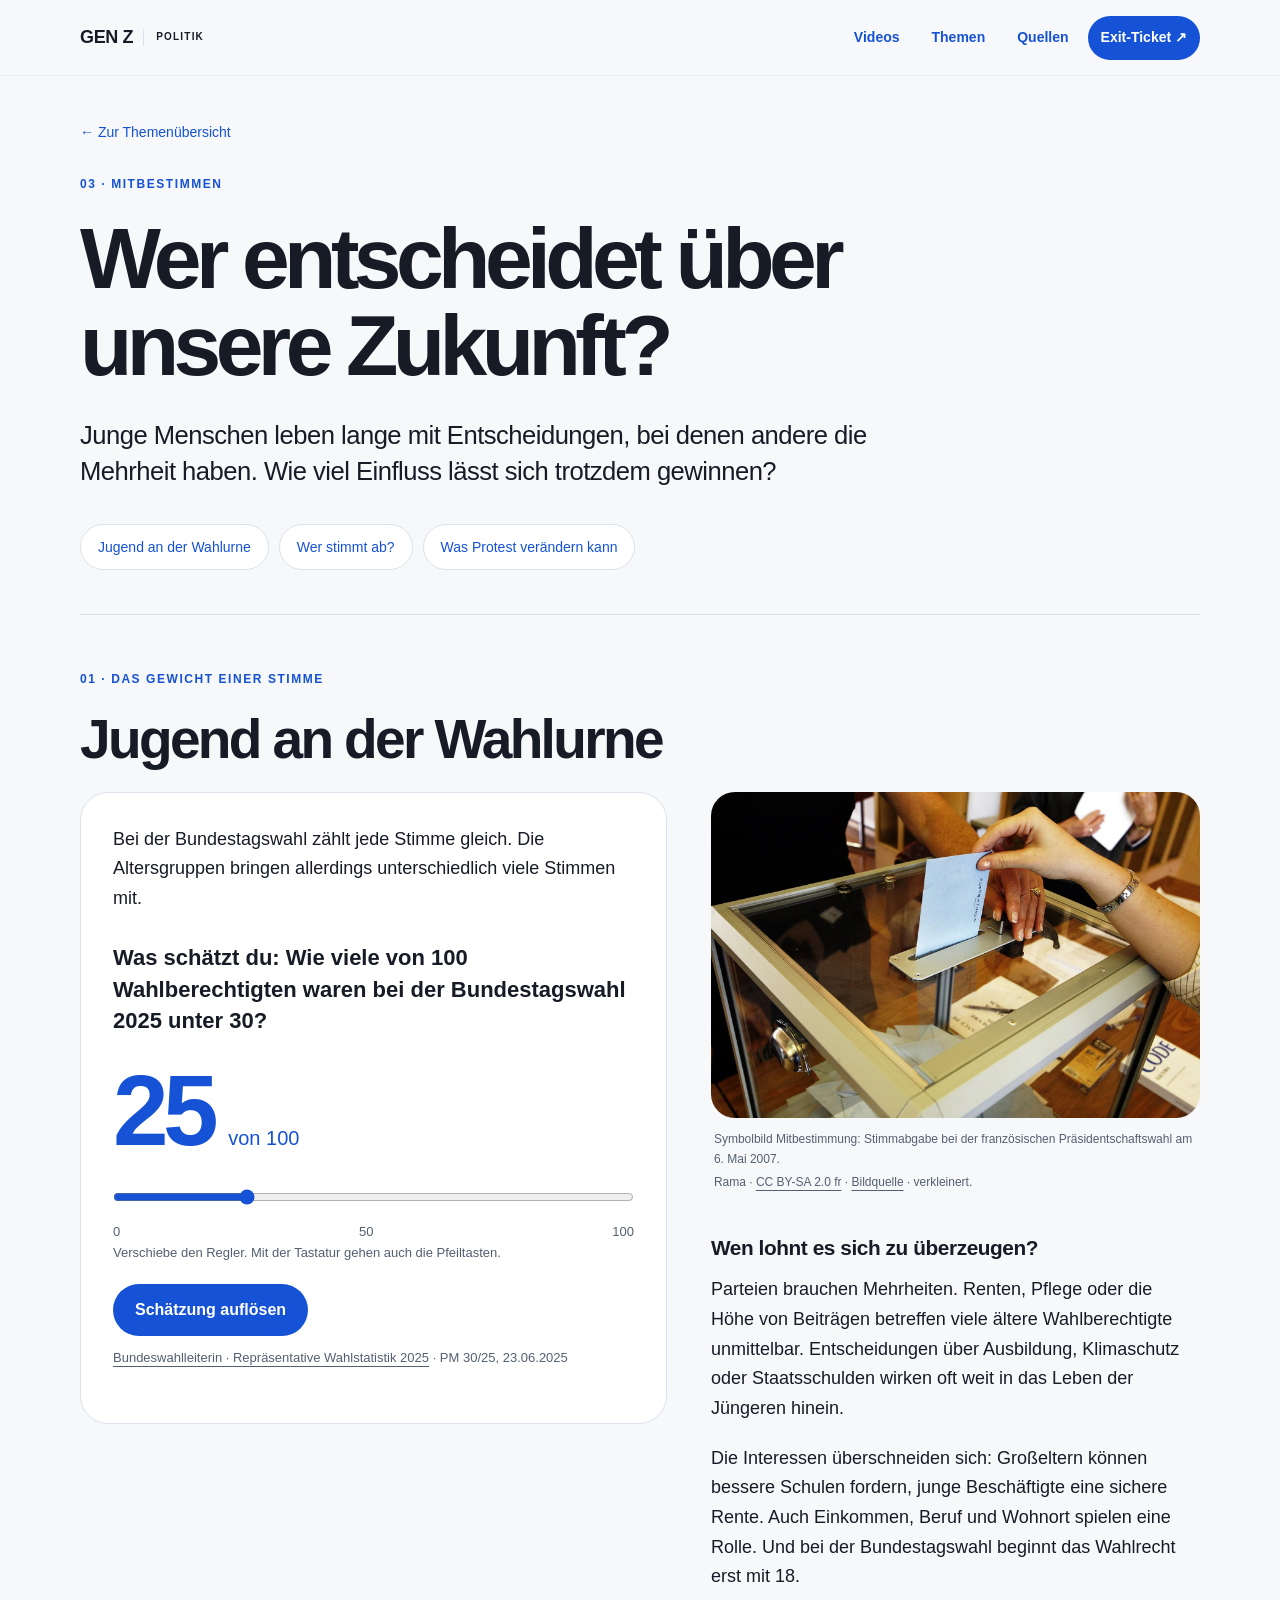
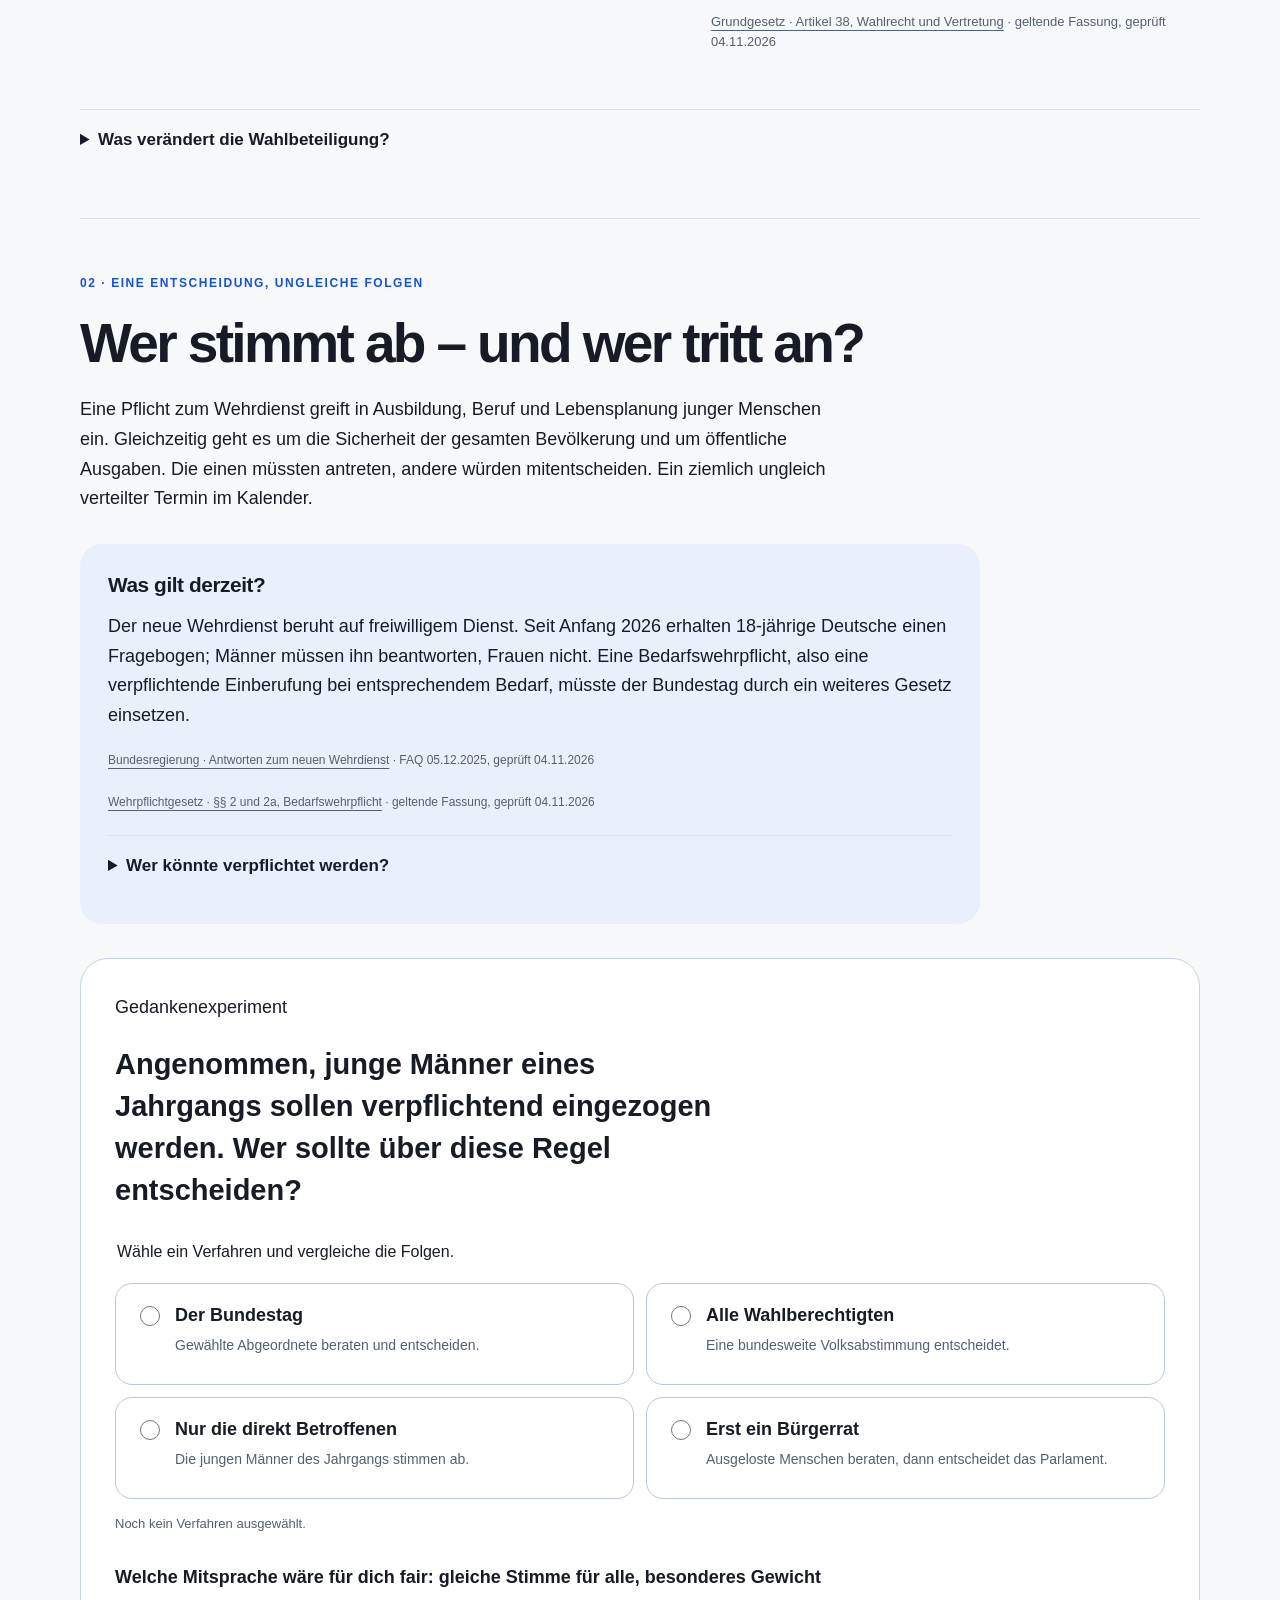
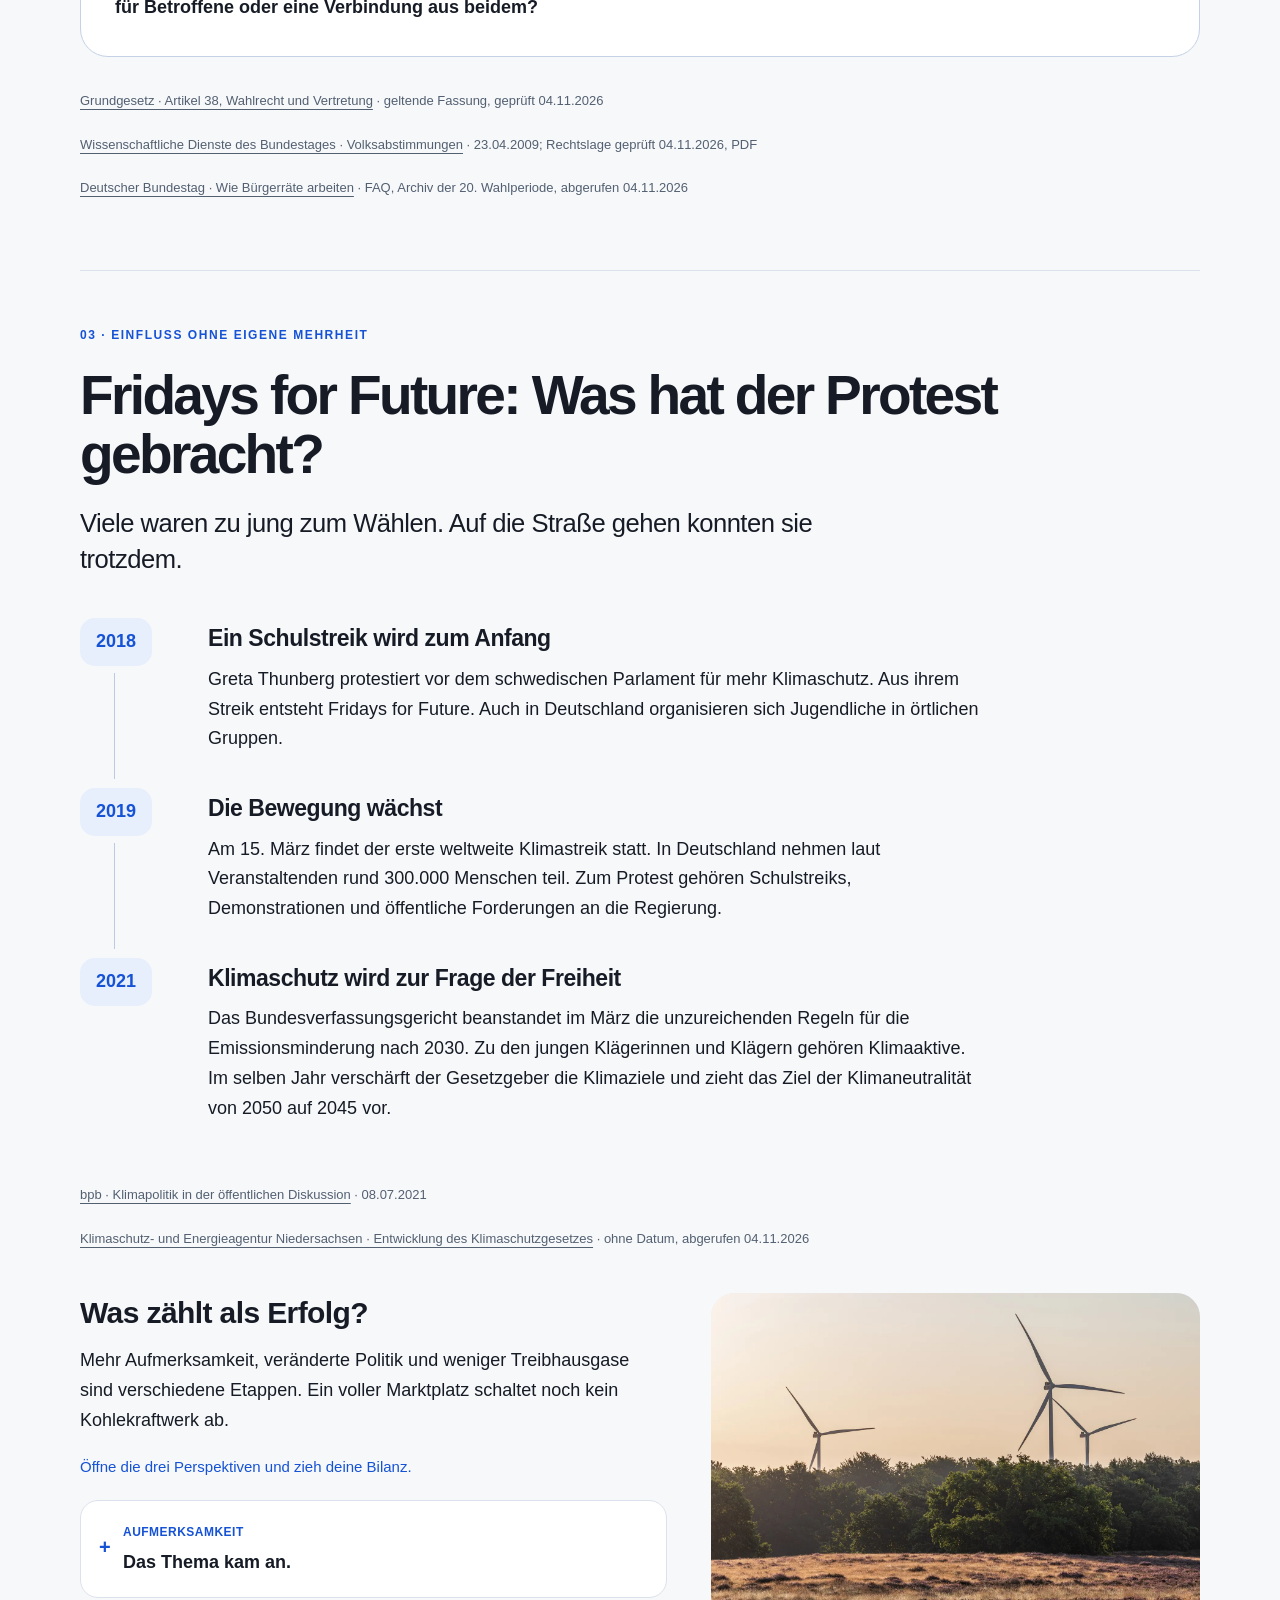
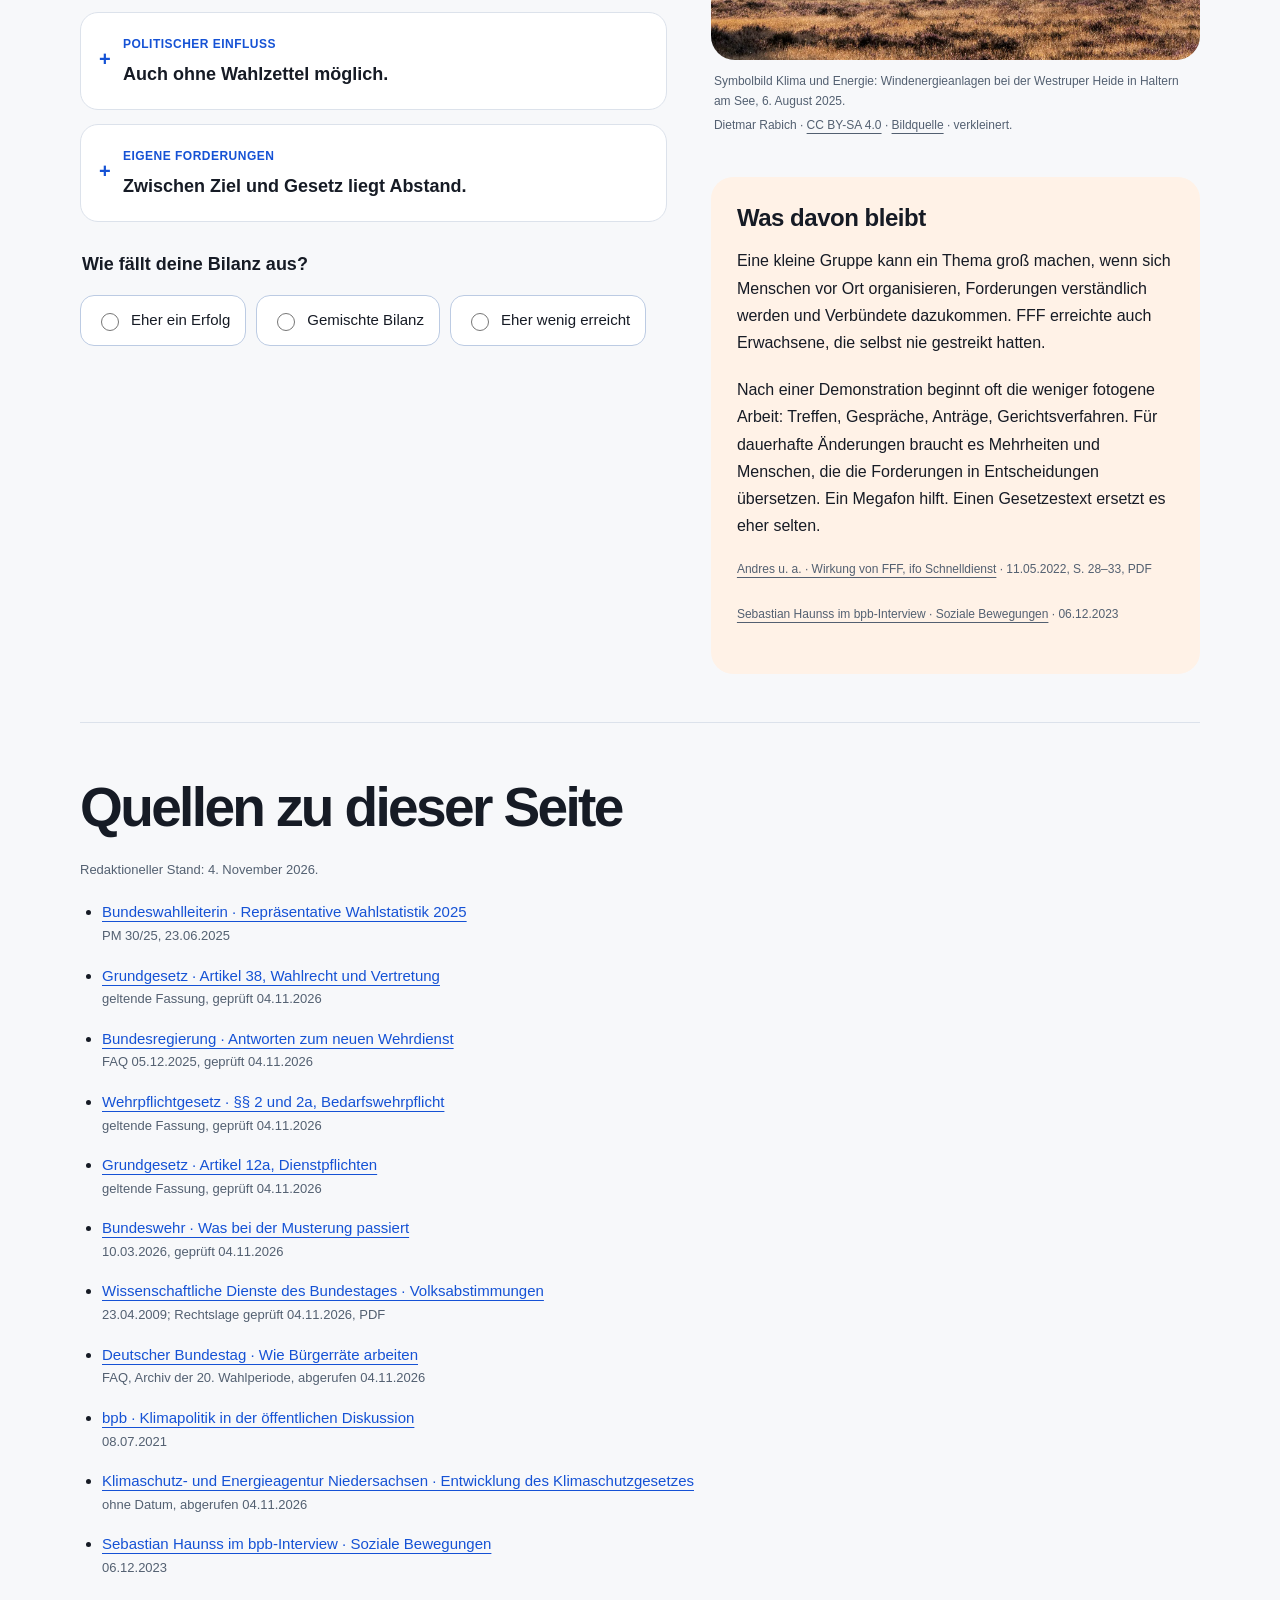
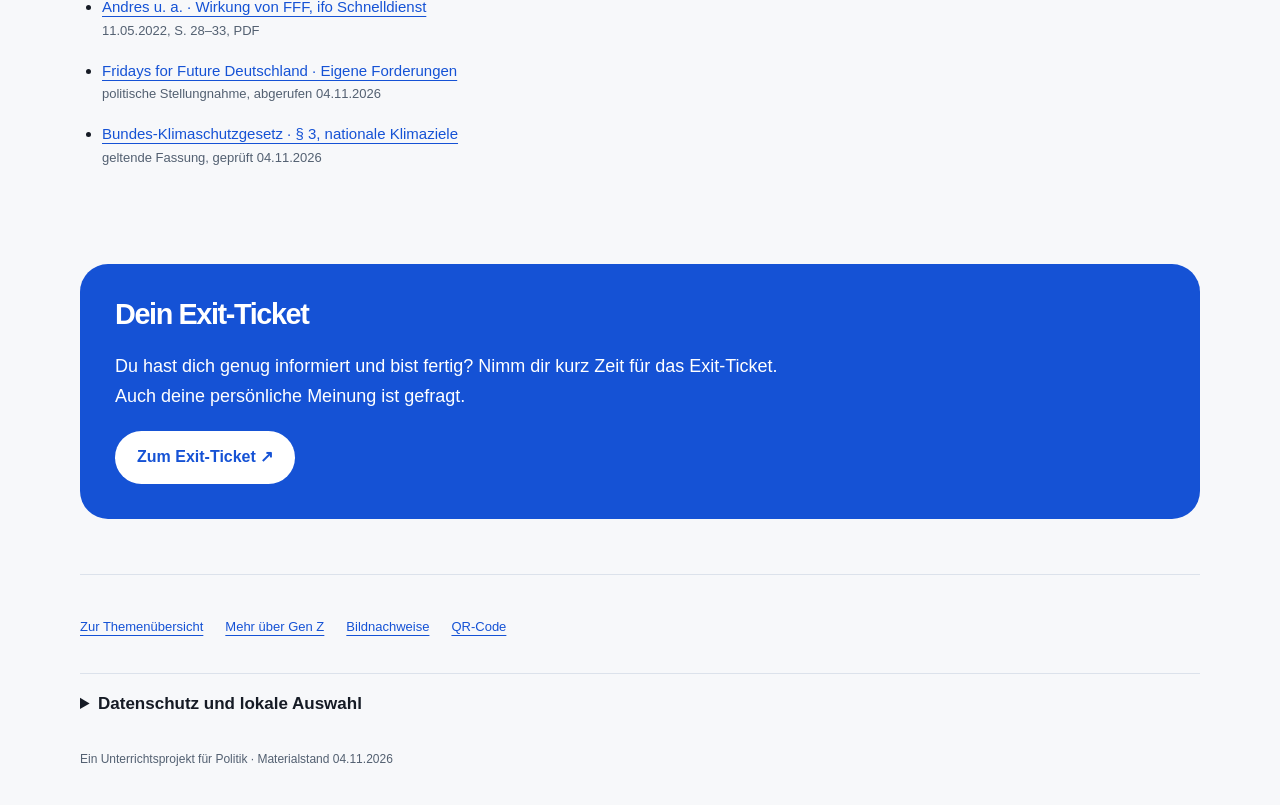
==== commit 9f9710ce: "Videothek mit neun geprüften YouTube-Beiträgen ergänzen" ====
--- a/einfluss.html
+++ b/einfluss.html
@@ -1,4 +1,4 @@
-<!doctype html><html lang="de"><head><meta charset="utf-8"><meta name="viewport" content="width=device-width, initial-scale=1"><meta name="description" content="Wer entscheidet über unsere Zukunft? – Hintergründe, Stimmen und interaktive Beispiele zu den Gen-Z-Protesten."><title>Wer entscheidet über unsere Zukunft? · Gen Z</title><link rel="stylesheet" href="styles.css?v=7ae55ab4cf"><script defer src="config.js"></script><script defer src="app.js?v=ad3357a1f2"></script><link rel="stylesheet" href="einfluss.css?v=4243a86dfa"><script defer src="einfluss.js?v=f58c3b208d"></script></head><body><a class="skip" href="#inhalt">Zum Inhalt</a><div class="topbar"><a class="wordmark" href="index.html#start" aria-label="Zur Startseite">GEN Z <span>POLITIK</span></a><nav aria-label="Hauptnavigation"><a href="index.html#themen">Themen</a><a href="#quellen">Quellen</a><a class="exit-link" href="https://form.menti.com/s/al8bbbb5jk79" target="_blank" rel="noopener noreferrer">Exit-Ticket ↗</a></nav></div><main class="wrap" id="inhalt"><header class="page-head"><a class="crumb" href="index.html#themen">← Zur Themenübersicht</a><p class="eyebrow">03 · Mitbestimmen</p><h1>Wer entscheidet über unsere Zukunft?</h1><p class="lead">Junge Menschen leben lange mit Entscheidungen, bei denen andere die Mehrheit haben. Wie viel Einfluss lässt sich trotzdem gewinnen?</p></header><nav class="future-jump" aria-label="Auf dieser Seite"><a href="#wahlurne">Jugend an der Wahlurne</a><a href="#wehrdienst">Wer stimmt ab?</a><a href="#fridays">Was Protest verändern kann</a></nav>
+<!doctype html><html lang="de"><head><meta charset="utf-8"><meta name="viewport" content="width=device-width, initial-scale=1"><meta name="description" content="Wer entscheidet über unsere Zukunft? – Hintergründe, Stimmen und interaktive Beispiele zu den Gen-Z-Protesten."><title>Wer entscheidet über unsere Zukunft? · Gen Z</title><link rel="stylesheet" href="styles.css?v=d39d3e5ef7"><script defer src="config.js"></script><script defer src="app.js?v=ad3357a1f2"></script><link rel="stylesheet" href="einfluss.css?v=4243a86dfa"><script defer src="einfluss.js?v=f58c3b208d"></script></head><body><a class="skip" href="#inhalt">Zum Inhalt</a><div class="topbar"><a class="wordmark" href="index.html#start" aria-label="Zur Startseite">GEN Z <span>POLITIK</span></a><nav aria-label="Hauptnavigation"><a href="videos.html">Videos</a><a href="index.html#themen">Themen</a><a href="#quellen">Quellen</a><a class="exit-link" href="https://form.menti.com/s/al8bbbb5jk79" target="_blank" rel="noopener noreferrer">Exit-Ticket ↗</a></nav></div><main class="wrap" id="inhalt"><header class="page-head"><a class="crumb" href="index.html#themen">← Zur Themenübersicht</a><p class="eyebrow">03 · Mitbestimmen</p><h1>Wer entscheidet über unsere Zukunft?</h1><p class="lead">Junge Menschen leben lange mit Entscheidungen, bei denen andere die Mehrheit haben. Wie viel Einfluss lässt sich trotzdem gewinnen?</p></header><nav class="future-jump" aria-label="Auf dieser Seite"><a href="#wahlurne">Jugend an der Wahlurne</a><a href="#wehrdienst">Wer stimmt ab?</a><a href="#fridays">Was Protest verändern kann</a></nav>
 
 <section class="section" id="wahlurne">
   <p class="eyebrow">01 · Das Gewicht einer Stimme</p>
--- a/styles.css
+++ b/styles.css
@@ -20,3 +20,7 @@
 .generation-note{max-width:82ch;border-left:3px solid var(--blue);padding:15px 22px;border-radius:0 14px 14px 0;background:#eaf0fb;font-size:16px;margin:0 0 40px}.cohort-events,.cohort-controls{display:flex;gap:10px;flex-wrap:wrap;margin:20px 0}.cohort-events button,.cohort-controls button{min-height:46px;border:1px solid #bdcbe0;background:white;color:var(--blue);border-radius:25px;padding:10px 17px;font-size:15px}.cohort-events button[aria-pressed=true]{background:var(--blue);border-color:var(--blue);color:white}.cohort-controls button:disabled{opacity:.45;cursor:default}.cohort-track{display:flex;align-items:flex-start;gap:18px;overflow-x:auto;scroll-snap-type:x mandatory;overscroll-behavior-x:contain;padding:12px 0 24px;scrollbar-color:#9eb4db #e7edf6}.cohort-track:focus-visible{outline:3px solid var(--orange);outline-offset:5px}.cohort-card{flex:0 0 min(84vw,340px);max-width:100%;min-width:0;background:white;border:1px solid var(--line);border-radius:24px;padding:26px;scroll-snap-align:start}.cohort-card.cohort-featured{border:2px solid var(--blue);padding:25px}.cohort-top{display:flex;align-items:center;justify-content:space-between;gap:12px;margin-bottom:18px}.cohort-mark{display:grid;place-items:center;width:46px;height:46px;border-radius:14px;background:#eaf0fb;color:var(--blue);font-size:27px;font-weight:800}.cohort-years{font-size:16px;font-weight:700;color:var(--blue)}.cohort-card h3{font-size:1.55rem;margin-bottom:10px}.cohort-card p,.cohort-card dd{font-size:16px;line-height:1.65}.cohort-card .cohort-age{font-size:14px;font-weight:650;color:var(--blue);background:#eff4fc;border-radius:10px;padding:10px 12px}.cohort-card dl{margin:24px 0}.cohort-card dt{font-size:12px;font-weight:750;letter-spacing:.055em;text-transform:uppercase;color:var(--muted);margin:18px 0 5px}.cohort-card dd{margin:0}.cohort-card .source{font-size:11px;line-height:1.65;margin-bottom:12px;overflow-wrap:anywhere}.cohort-stacked{display:grid;grid-template-columns:repeat(auto-fit,minmax(min(100%,280px),1fr));overflow:visible;align-items:start}.cohort-stacked .cohort-card{max-width:none}.cohort-taxonomy{margin-top:12px}.sr-only{position:absolute;width:1px;height:1px;padding:0;margin:-1px;overflow:hidden;clip:rect(0,0,0,0);white-space:nowrap;border:0}.interest-chart{padding:30px;border:1px solid var(--line);border-radius:24px;background:white;margin:28px 0}.interest-chart figcaption{margin-bottom:28px}.interest-chart figcaption strong,.interest-chart figcaption span{display:block}.interest-chart figcaption span{font-size:14px;color:var(--muted);margin-top:6px}.interest-rows{display:grid;gap:22px}.interest-row{display:grid;grid-template-columns:55px 1fr 65px;align-items:center;gap:14px;font-size:17px}.interest-track{height:30px;background:#edf1f7;border-radius:6px;overflow:hidden}.interest-track i{display:block;width:var(--interest);height:100%;background:var(--blue);border-radius:0 6px 6px 0}.interest-scale{display:flex;justify-content:space-between;margin:12px 79px 25px 69px;font-size:12px;color:var(--muted)}.interest-chart .small{margin-bottom:0}.stereotype-quiz{max-width:850px}.stereotype-quiz fieldset{margin:28px 0;padding:28px;border:1px solid var(--line);border-radius:22px;background:white;min-width:0}.stereotype-quiz legend{font-size:20px;font-weight:700;line-height:1.55;padding:0 10px;max-width:100%}.quote-number{display:block;color:var(--blue);font-size:13px;letter-spacing:.08em;margin-bottom:10px}.stereotype-quiz label{display:block;font-size:14px;font-weight:650;margin-bottom:8px}.stereotype-quiz select{width:100%;min-height:50px;border:1px solid #bccae0;border-radius:12px;background:white;padding:11px 13px;font-size:16px}.stereotype-quiz .feedback{margin:18px 0 0}.stereotype-quiz .quiz-actions{margin-top:28px}@media(max-width:760px){.cohort-card{padding:22px}.cohort-card.cohort-featured{padding:21px}.interest-chart{padding:22px}.interest-row{grid-template-columns:40px 1fr 52px;gap:9px;font-size:15px}.interest-track{height:27px}.interest-scale{margin-left:49px;margin-right:61px}.stereotype-quiz fieldset{padding:22px}.stereotype-quiz legend{font-size:18px}.generation-note{padding:15px 18px;font-size:15px}}
 
 .stereotype-quiz legend{float:left;width:100%;padding:0;margin:0 0 22px}.stereotype-quiz label{clear:both}
+
+/* Vier gut erreichbare Navigationslinks, auch auf schmalen Smartphones. */
+.topbar nav a[aria-current=page]{text-decoration:underline;text-underline-offset:6px}
+@media(max-width:480px){.topbar{flex-direction:column;align-items:stretch;gap:0;padding-left:16px;padding-right:16px;padding-bottom:8px;padding-top:max(6px,env(safe-area-inset-top))}.topbar .wordmark{align-self:flex-start;min-height:44px}.topbar nav{width:100%;justify-content:space-between;gap:3px}.topbar nav a{padding:7px 8px;font-size:12px;min-height:44px;min-width:44px;justify-content:center}html{scroll-padding-top:122px}}
